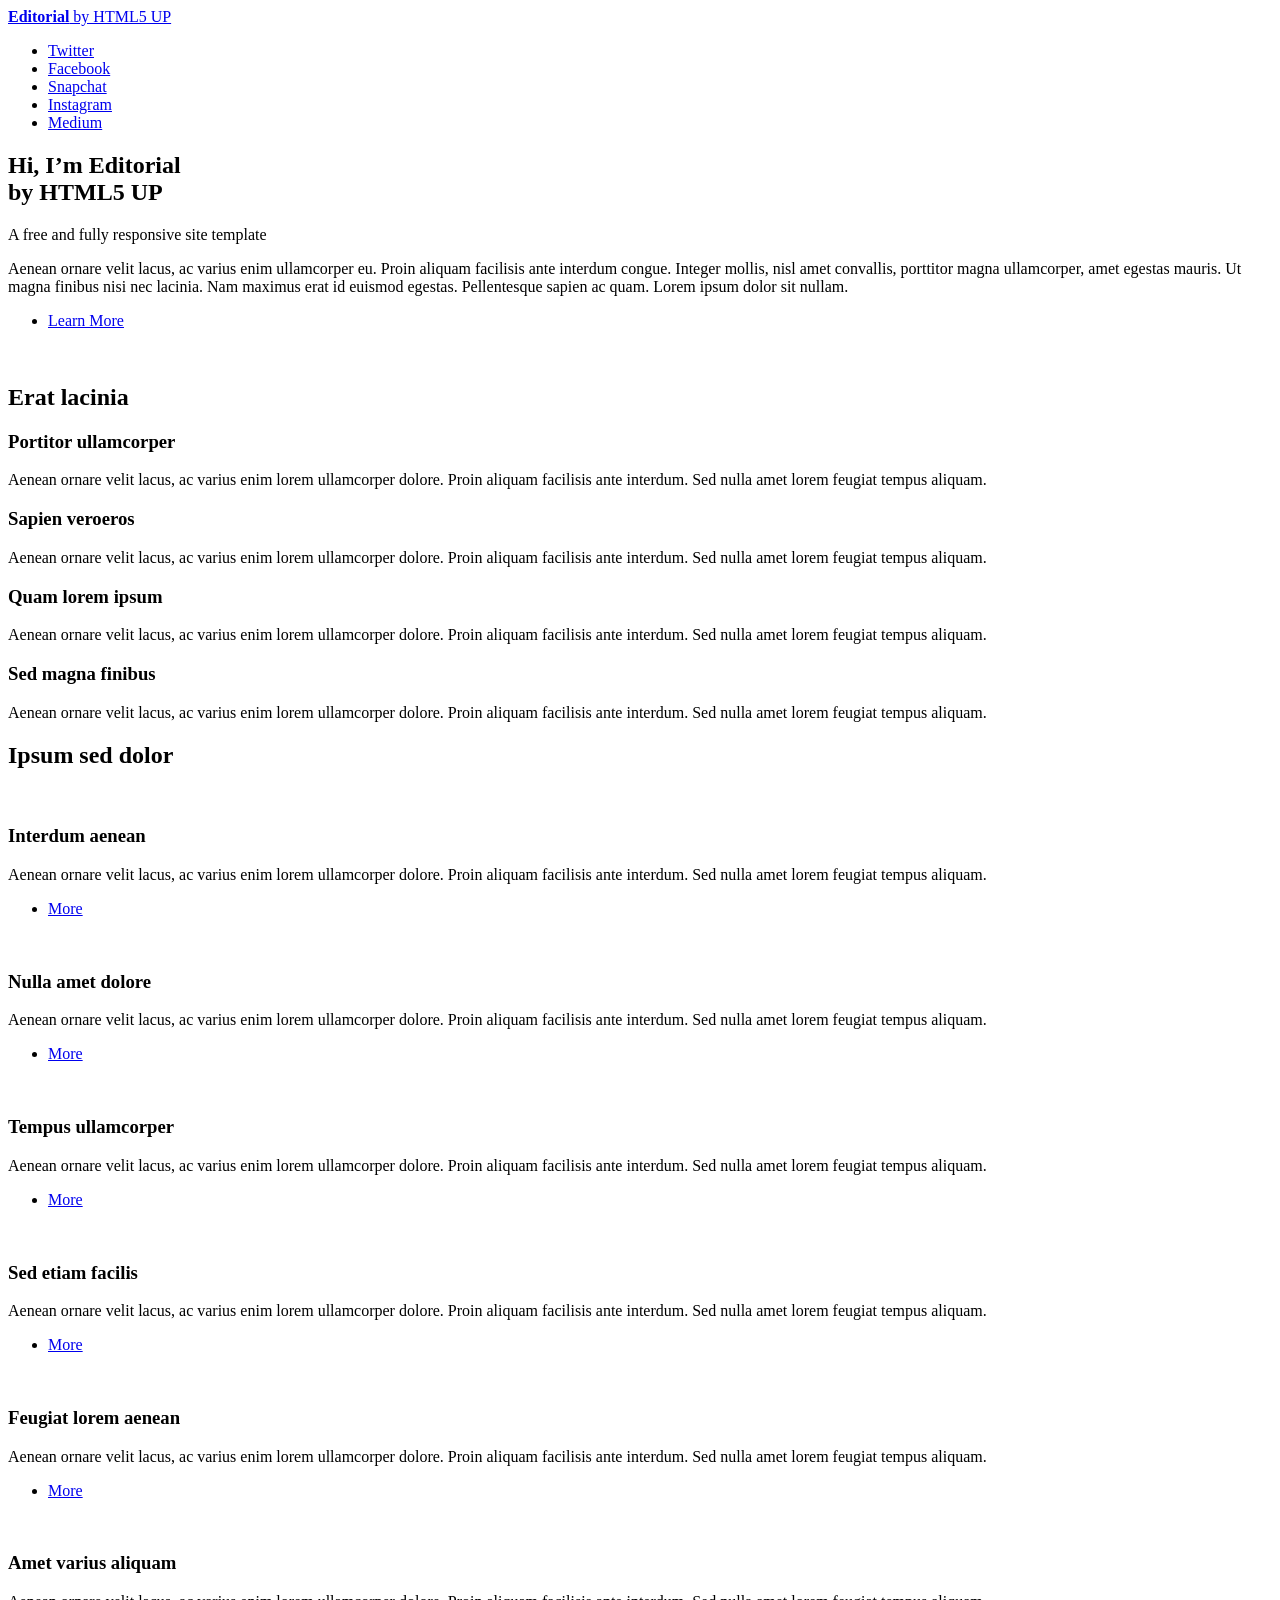
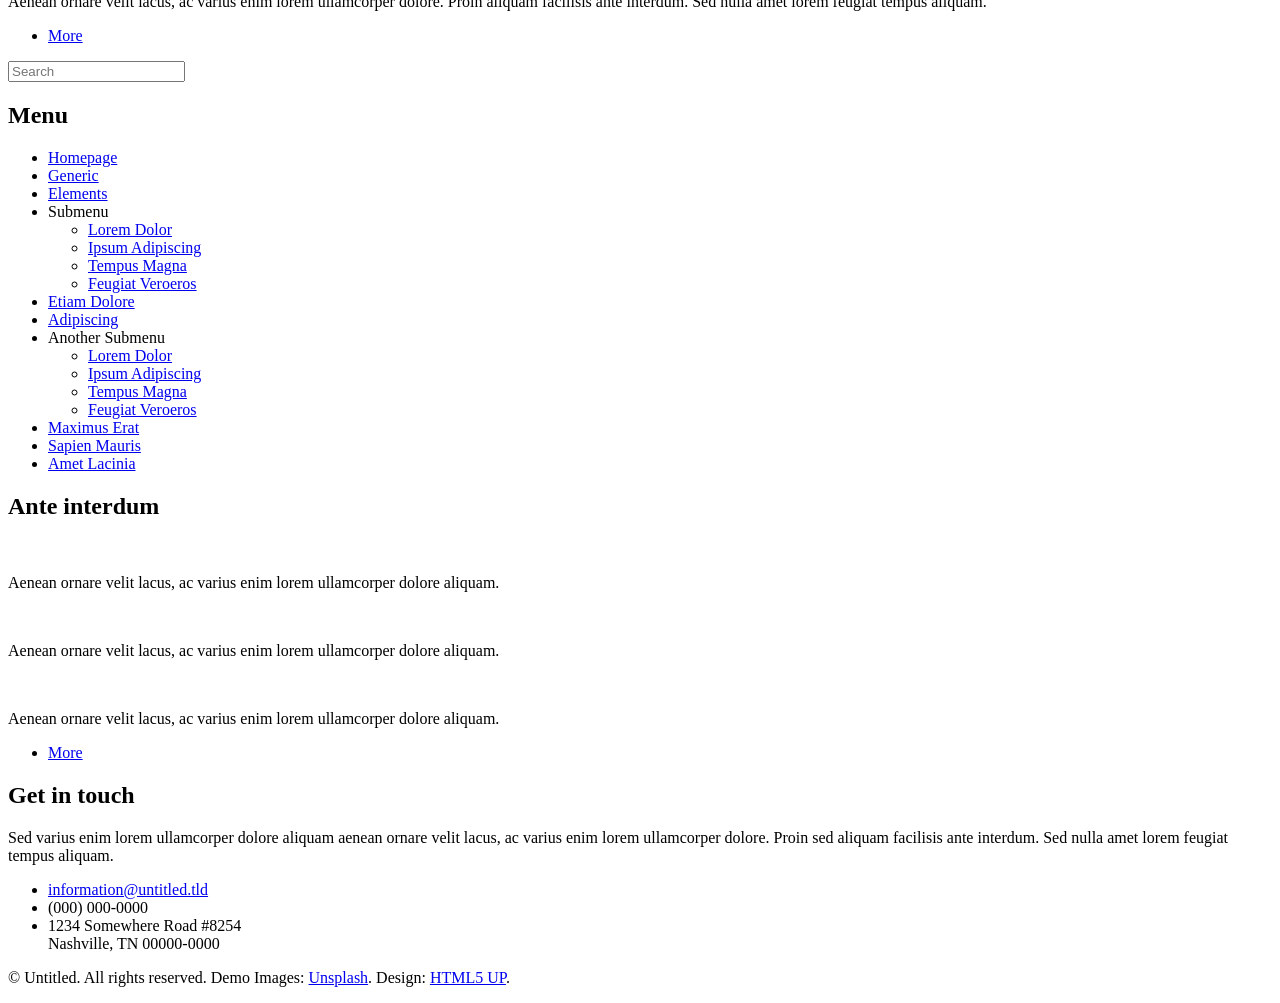
==== index.html @ c2f45919 "Add files via upload" ====
<!DOCTYPE HTML>
<!--
	Editorial by HTML5 UP
	html5up.net | @ajlkn
	Free for personal and commercial use under the CCA 3.0 license (html5up.net/license)
-->
<html>
	<head>
		<title>Editorial by HTML5 UP</title>
		<meta charset="utf-8" />
		<meta name="viewport" content="width=device-width, initial-scale=1, user-scalable=no" />
		<link rel="stylesheet" href="assets/css/main.css" />
	</head>
	<body class="is-preload">

		<!-- Wrapper -->
			<div id="wrapper">

				<!-- Main -->
					<div id="main">
						<div class="inner">

							<!-- Header -->
								<header id="header">
									<a href="index.html" class="logo"><strong>Editorial</strong> by HTML5 UP</a>
									<ul class="icons">
										<li><a href="#" class="icon brands fa-twitter"><span class="label">Twitter</span></a></li>
										<li><a href="#" class="icon brands fa-facebook-f"><span class="label">Facebook</span></a></li>
										<li><a href="#" class="icon brands fa-snapchat-ghost"><span class="label">Snapchat</span></a></li>
										<li><a href="#" class="icon brands fa-instagram"><span class="label">Instagram</span></a></li>
										<li><a href="#" class="icon brands fa-medium-m"><span class="label">Medium</span></a></li>
									</ul>
								</header>

							<!-- Banner -->
								<section id="banner">
									<div class="content">
										<header>
											<h1>Hi, I’m Editorial<br />
											by HTML5 UP</h1>
											<p>A free and fully responsive site template</p>
										</header>
										<p>Aenean ornare velit lacus, ac varius enim ullamcorper eu. Proin aliquam facilisis ante interdum congue. Integer mollis, nisl amet convallis, porttitor magna ullamcorper, amet egestas mauris. Ut magna finibus nisi nec lacinia. Nam maximus erat id euismod egestas. Pellentesque sapien ac quam. Lorem ipsum dolor sit nullam.</p>
										<ul class="actions">
											<li><a href="#" class="button big">Learn More</a></li>
										</ul>
									</div>
									<span class="image object">
										<img src="images/pic10.jpg" alt="" />
									</span>
								</section>

							<!-- Section -->
								<section>
									<header class="major">
										<h2>Erat lacinia</h2>
									</header>
									<div class="features">
										<article>
											<span class="icon fa-gem"></span>
											<div class="content">
												<h3>Portitor ullamcorper</h3>
												<p>Aenean ornare velit lacus, ac varius enim lorem ullamcorper dolore. Proin aliquam facilisis ante interdum. Sed nulla amet lorem feugiat tempus aliquam.</p>
											</div>
										</article>
										<article>
											<span class="icon solid fa-paper-plane"></span>
											<div class="content">
												<h3>Sapien veroeros</h3>
												<p>Aenean ornare velit lacus, ac varius enim lorem ullamcorper dolore. Proin aliquam facilisis ante interdum. Sed nulla amet lorem feugiat tempus aliquam.</p>
											</div>
										</article>
										<article>
											<span class="icon solid fa-rocket"></span>
											<div class="content">
												<h3>Quam lorem ipsum</h3>
												<p>Aenean ornare velit lacus, ac varius enim lorem ullamcorper dolore. Proin aliquam facilisis ante interdum. Sed nulla amet lorem feugiat tempus aliquam.</p>
											</div>
										</article>
										<article>
											<span class="icon solid fa-signal"></span>
											<div class="content">
												<h3>Sed magna finibus</h3>
												<p>Aenean ornare velit lacus, ac varius enim lorem ullamcorper dolore. Proin aliquam facilisis ante interdum. Sed nulla amet lorem feugiat tempus aliquam.</p>
											</div>
										</article>
									</div>
								</section>

							<!-- Section -->
								<section>
									<header class="major">
										<h2>Ipsum sed dolor</h2>
									</header>
									<div class="posts">
										<article>
											<a href="#" class="image"><img src="images/pic01.jpg" alt="" /></a>
											<h3>Interdum aenean</h3>
											<p>Aenean ornare velit lacus, ac varius enim lorem ullamcorper dolore. Proin aliquam facilisis ante interdum. Sed nulla amet lorem feugiat tempus aliquam.</p>
											<ul class="actions">
												<li><a href="#" class="button">More</a></li>
											</ul>
										</article>
										<article>
											<a href="#" class="image"><img src="images/pic02.jpg" alt="" /></a>
											<h3>Nulla amet dolore</h3>
											<p>Aenean ornare velit lacus, ac varius enim lorem ullamcorper dolore. Proin aliquam facilisis ante interdum. Sed nulla amet lorem feugiat tempus aliquam.</p>
											<ul class="actions">
												<li><a href="#" class="button">More</a></li>
											</ul>
										</article>
										<article>
											<a href="#" class="image"><img src="images/pic03.jpg" alt="" /></a>
											<h3>Tempus ullamcorper</h3>
											<p>Aenean ornare velit lacus, ac varius enim lorem ullamcorper dolore. Proin aliquam facilisis ante interdum. Sed nulla amet lorem feugiat tempus aliquam.</p>
											<ul class="actions">
												<li><a href="#" class="button">More</a></li>
											</ul>
										</article>
										<article>
											<a href="#" class="image"><img src="images/pic04.jpg" alt="" /></a>
											<h3>Sed etiam facilis</h3>
											<p>Aenean ornare velit lacus, ac varius enim lorem ullamcorper dolore. Proin aliquam facilisis ante interdum. Sed nulla amet lorem feugiat tempus aliquam.</p>
											<ul class="actions">
												<li><a href="#" class="button">More</a></li>
											</ul>
										</article>
										<article>
											<a href="#" class="image"><img src="images/pic05.jpg" alt="" /></a>
											<h3>Feugiat lorem aenean</h3>
											<p>Aenean ornare velit lacus, ac varius enim lorem ullamcorper dolore. Proin aliquam facilisis ante interdum. Sed nulla amet lorem feugiat tempus aliquam.</p>
											<ul class="actions">
												<li><a href="#" class="button">More</a></li>
											</ul>
										</article>
										<article>
											<a href="#" class="image"><img src="images/pic06.jpg" alt="" /></a>
											<h3>Amet varius aliquam</h3>
											<p>Aenean ornare velit lacus, ac varius enim lorem ullamcorper dolore. Proin aliquam facilisis ante interdum. Sed nulla amet lorem feugiat tempus aliquam.</p>
											<ul class="actions">
												<li><a href="#" class="button">More</a></li>
											</ul>
										</article>
									</div>
								</section>

						</div>
					</div>

				<!-- Sidebar -->
					<div id="sidebar">
						<div class="inner">

							<!-- Search -->
								<section id="search" class="alt">
									<form method="post" action="#">
										<input type="text" name="query" id="query" placeholder="Search" />
									</form>
								</section>

							<!-- Menu -->
								<nav id="menu">
									<header class="major">
										<h2>Menu</h2>
									</header>
									<ul>
										<li><a href="index.html">Homepage</a></li>
										<li><a href="generic.html">Generic</a></li>
										<li><a href="elements.html">Elements</a></li>
										<li>
											<span class="opener">Submenu</span>
											<ul>
												<li><a href="#">Lorem Dolor</a></li>
												<li><a href="#">Ipsum Adipiscing</a></li>
												<li><a href="#">Tempus Magna</a></li>
												<li><a href="#">Feugiat Veroeros</a></li>
											</ul>
										</li>
										<li><a href="#">Etiam Dolore</a></li>
										<li><a href="#">Adipiscing</a></li>
										<li>
											<span class="opener">Another Submenu</span>
											<ul>
												<li><a href="#">Lorem Dolor</a></li>
												<li><a href="#">Ipsum Adipiscing</a></li>
												<li><a href="#">Tempus Magna</a></li>
												<li><a href="#">Feugiat Veroeros</a></li>
											</ul>
										</li>
										<li><a href="#">Maximus Erat</a></li>
										<li><a href="#">Sapien Mauris</a></li>
										<li><a href="#">Amet Lacinia</a></li>
									</ul>
								</nav>

							<!-- Section -->
								<section>
									<header class="major">
										<h2>Ante interdum</h2>
									</header>
									<div class="mini-posts">
										<article>
											<a href="#" class="image"><img src="images/pic07.jpg" alt="" /></a>
											<p>Aenean ornare velit lacus, ac varius enim lorem ullamcorper dolore aliquam.</p>
										</article>
										<article>
											<a href="#" class="image"><img src="images/pic08.jpg" alt="" /></a>
											<p>Aenean ornare velit lacus, ac varius enim lorem ullamcorper dolore aliquam.</p>
										</article>
										<article>
											<a href="#" class="image"><img src="images/pic09.jpg" alt="" /></a>
											<p>Aenean ornare velit lacus, ac varius enim lorem ullamcorper dolore aliquam.</p>
										</article>
									</div>
									<ul class="actions">
										<li><a href="#" class="button">More</a></li>
									</ul>
								</section>

							<!-- Section -->
								<section>
									<header class="major">
										<h2>Get in touch</h2>
									</header>
									<p>Sed varius enim lorem ullamcorper dolore aliquam aenean ornare velit lacus, ac varius enim lorem ullamcorper dolore. Proin sed aliquam facilisis ante interdum. Sed nulla amet lorem feugiat tempus aliquam.</p>
									<ul class="contact">
										<li class="icon solid fa-envelope"><a href="#">information@untitled.tld</a></li>
										<li class="icon solid fa-phone">(000) 000-0000</li>
										<li class="icon solid fa-home">1234 Somewhere Road #8254<br />
										Nashville, TN 00000-0000</li>
									</ul>
								</section>

							<!-- Footer -->
								<footer id="footer">
									<p class="copyright">&copy; Untitled. All rights reserved. Demo Images: <a href="https://unsplash.com">Unsplash</a>. Design: <a href="https://html5up.net">HTML5 UP</a>.</p>
								</footer>

						</div>
					</div>

			</div>

		<!-- Scripts -->
			<script src="assets/js/jquery.min.js"></script>
			<script src="assets/js/browser.min.js"></script>
			<script src="assets/js/breakpoints.min.js"></script>
			<script src="assets/js/util.js"></script>
			<script src="assets/js/main.js"></script>

	</body>
</html>
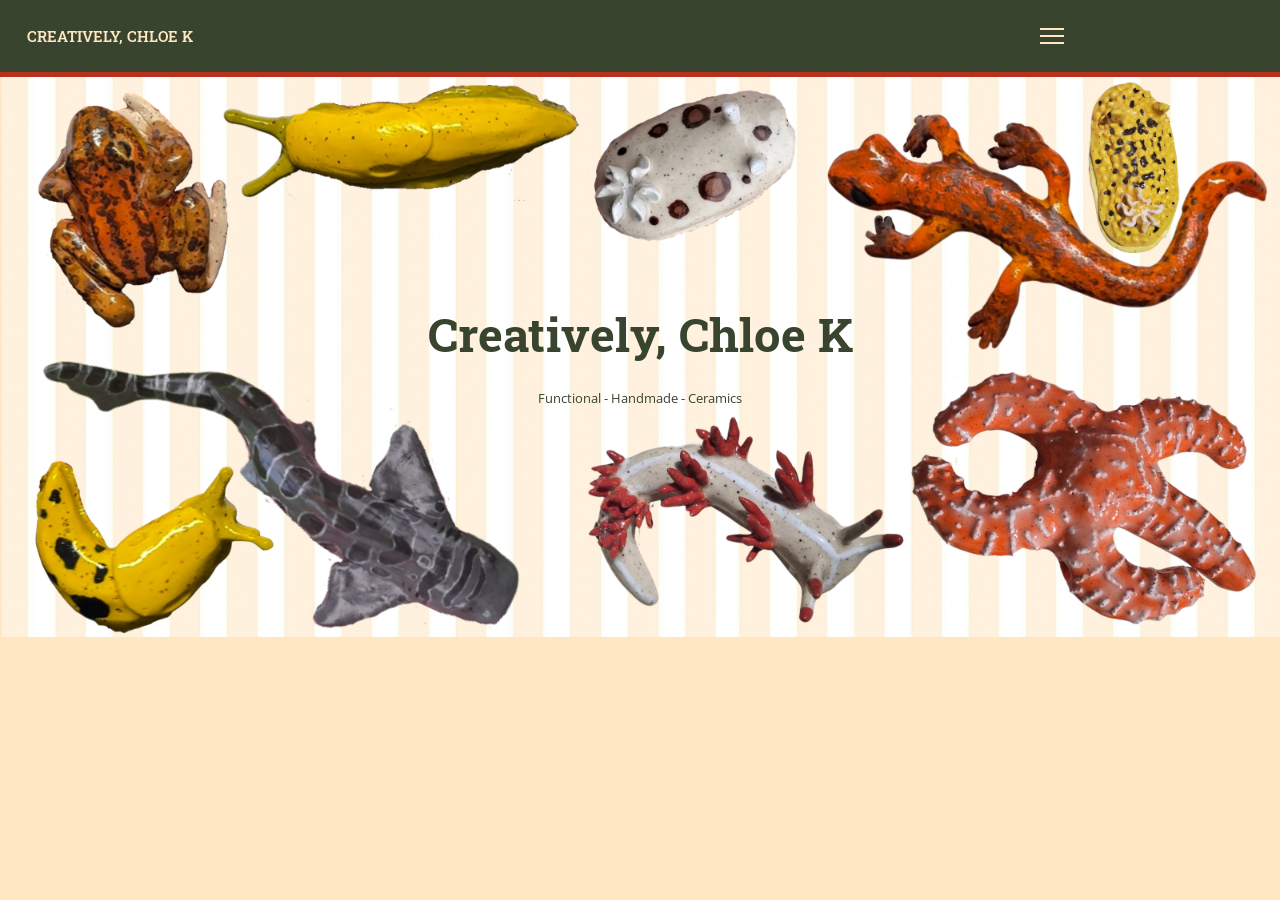
==== commit ef933872: "Initial homepage changes" ====
--- a/index.html
+++ b/index.html
@@ -5,248 +5,50 @@
 	Free for personal and commercial use under the CCA 3.0 license (html5up.net/license)
 -->
 <html>
-	<head>
-		<title>Editorial by HTML5 UP</title>
-		<meta charset="utf-8" />
-		<meta name="viewport" content="width=device-width, initial-scale=1, user-scalable=no" />
-		<link rel="stylesheet" href="assets/css/main.css" />
-	</head>
-	<body class="is-preload">
 
-		<!-- Wrapper -->
-			<div id="wrapper">
+<head>
+	<title>CREATIVELY, CHLOE K</title>
+	<meta charset="utf-8" />
+	<meta name="viewport" content="width=device-width, initial-scale=1, user-scalable=no" />
+	<link rel="stylesheet" href="assets/css/main.css" />
+</head>
 
-				<!-- Main -->
-					<div id="main">
-						<div class="inner">
+<body class="is-preload">
 
-							<!-- Header -->
-								<header id="header">
-									<a href="index.html" class="logo"><strong>Editorial</strong> by HTML5 UP</a>
-									<ul class="icons">
-										<li><a href="#" class="icon brands fa-twitter"><span class="label">Twitter</span></a></li>
-										<li><a href="#" class="icon brands fa-facebook-f"><span class="label">Facebook</span></a></li>
-										<li><a href="#" class="icon brands fa-snapchat-ghost"><span class="label">Snapchat</span></a></li>
-										<li><a href="#" class="icon brands fa-instagram"><span class="label">Instagram</span></a></li>
-										<li><a href="#" class="icon brands fa-medium-m"><span class="label">Medium</span></a></li>
-									</ul>
-								</header>
+	<!-- Wrapper -->
+	<div id="wrapper">
 
-							<!-- Banner -->
-								<section id="banner">
-									<div class="content">
-										<header>
-											<h1>Hi, I’m Editorial<br />
-											by HTML5 UP</h1>
-											<p>A free and fully responsive site template</p>
-										</header>
-										<p>Aenean ornare velit lacus, ac varius enim ullamcorper eu. Proin aliquam facilisis ante interdum congue. Integer mollis, nisl amet convallis, porttitor magna ullamcorper, amet egestas mauris. Ut magna finibus nisi nec lacinia. Nam maximus erat id euismod egestas. Pellentesque sapien ac quam. Lorem ipsum dolor sit nullam.</p>
-										<ul class="actions">
-											<li><a href="#" class="button big">Learn More</a></li>
-										</ul>
-									</div>
-									<span class="image object">
-										<img src="images/pic10.jpg" alt="" />
-									</span>
-								</section>
+		<!-- Main -->
+		<div id="main">
+			<div class="inner">
 
-							<!-- Section -->
-								<section>
-									<header class="major">
-										<h2>Erat lacinia</h2>
-									</header>
-									<div class="features">
-										<article>
-											<span class="icon fa-gem"></span>
-											<div class="content">
-												<h3>Portitor ullamcorper</h3>
-												<p>Aenean ornare velit lacus, ac varius enim lorem ullamcorper dolore. Proin aliquam facilisis ante interdum. Sed nulla amet lorem feugiat tempus aliquam.</p>
-											</div>
-										</article>
-										<article>
-											<span class="icon solid fa-paper-plane"></span>
-											<div class="content">
-												<h3>Sapien veroeros</h3>
-												<p>Aenean ornare velit lacus, ac varius enim lorem ullamcorper dolore. Proin aliquam facilisis ante interdum. Sed nulla amet lorem feugiat tempus aliquam.</p>
-											</div>
-										</article>
-										<article>
-											<span class="icon solid fa-rocket"></span>
-											<div class="content">
-												<h3>Quam lorem ipsum</h3>
-												<p>Aenean ornare velit lacus, ac varius enim lorem ullamcorper dolore. Proin aliquam facilisis ante interdum. Sed nulla amet lorem feugiat tempus aliquam.</p>
-											</div>
-										</article>
-										<article>
-											<span class="icon solid fa-signal"></span>
-											<div class="content">
-												<h3>Sed magna finibus</h3>
-												<p>Aenean ornare velit lacus, ac varius enim lorem ullamcorper dolore. Proin aliquam facilisis ante interdum. Sed nulla amet lorem feugiat tempus aliquam.</p>
-											</div>
-										</article>
-									</div>
-								</section>
+				<!-- Header -->
+				<div id="header-placeholder"></div>
 
-							<!-- Section -->
-								<section>
-									<header class="major">
-										<h2>Ipsum sed dolor</h2>
-									</header>
-									<div class="posts">
-										<article>
-											<a href="#" class="image"><img src="images/pic01.jpg" alt="" /></a>
-											<h3>Interdum aenean</h3>
-											<p>Aenean ornare velit lacus, ac varius enim lorem ullamcorper dolore. Proin aliquam facilisis ante interdum. Sed nulla amet lorem feugiat tempus aliquam.</p>
-											<ul class="actions">
-												<li><a href="#" class="button">More</a></li>
-											</ul>
-										</article>
-										<article>
-											<a href="#" class="image"><img src="images/pic02.jpg" alt="" /></a>
-											<h3>Nulla amet dolore</h3>
-											<p>Aenean ornare velit lacus, ac varius enim lorem ullamcorper dolore. Proin aliquam facilisis ante interdum. Sed nulla amet lorem feugiat tempus aliquam.</p>
-											<ul class="actions">
-												<li><a href="#" class="button">More</a></li>
-											</ul>
-										</article>
-										<article>
-											<a href="#" class="image"><img src="images/pic03.jpg" alt="" /></a>
-											<h3>Tempus ullamcorper</h3>
-											<p>Aenean ornare velit lacus, ac varius enim lorem ullamcorper dolore. Proin aliquam facilisis ante interdum. Sed nulla amet lorem feugiat tempus aliquam.</p>
-											<ul class="actions">
-												<li><a href="#" class="button">More</a></li>
-											</ul>
-										</article>
-										<article>
-											<a href="#" class="image"><img src="images/pic04.jpg" alt="" /></a>
-											<h3>Sed etiam facilis</h3>
-											<p>Aenean ornare velit lacus, ac varius enim lorem ullamcorper dolore. Proin aliquam facilisis ante interdum. Sed nulla amet lorem feugiat tempus aliquam.</p>
-											<ul class="actions">
-												<li><a href="#" class="button">More</a></li>
-											</ul>
-										</article>
-										<article>
-											<a href="#" class="image"><img src="images/pic05.jpg" alt="" /></a>
-											<h3>Feugiat lorem aenean</h3>
-											<p>Aenean ornare velit lacus, ac varius enim lorem ullamcorper dolore. Proin aliquam facilisis ante interdum. Sed nulla amet lorem feugiat tempus aliquam.</p>
-											<ul class="actions">
-												<li><a href="#" class="button">More</a></li>
-											</ul>
-										</article>
-										<article>
-											<a href="#" class="image"><img src="images/pic06.jpg" alt="" /></a>
-											<h3>Amet varius aliquam</h3>
-											<p>Aenean ornare velit lacus, ac varius enim lorem ullamcorper dolore. Proin aliquam facilisis ante interdum. Sed nulla amet lorem feugiat tempus aliquam.</p>
-											<ul class="actions">
-												<li><a href="#" class="button">More</a></li>
-											</ul>
-										</article>
-									</div>
-								</section>
+				<section id="banner" class="collage-banner">
 
-						</div>
+					<img src="images/homepage_banner.png" alt="Collage of ceramic artwork by Chloe">
+
+					<div class="collage-text" style="align-items: center; align-self: center;">
+						<h1>Creatively, Chloe K</h1>
+						<p>Functional - Handmade - Ceramics</p>
 					</div>
 
-				<!-- Sidebar -->
-					<div id="sidebar">
-						<div class="inner">
-
-							<!-- Search -->
-								<section id="search" class="alt">
-									<form method="post" action="#">
-										<input type="text" name="query" id="query" placeholder="Search" />
-									</form>
-								</section>
-
-							<!-- Menu -->
-								<nav id="menu">
-									<header class="major">
-										<h2>Menu</h2>
-									</header>
-									<ul>
-										<li><a href="index.html">Homepage</a></li>
-										<li><a href="generic.html">Generic</a></li>
-										<li><a href="elements.html">Elements</a></li>
-										<li>
-											<span class="opener">Submenu</span>
-											<ul>
-												<li><a href="#">Lorem Dolor</a></li>
-												<li><a href="#">Ipsum Adipiscing</a></li>
-												<li><a href="#">Tempus Magna</a></li>
-												<li><a href="#">Feugiat Veroeros</a></li>
-											</ul>
-										</li>
-										<li><a href="#">Etiam Dolore</a></li>
-										<li><a href="#">Adipiscing</a></li>
-										<li>
-											<span class="opener">Another Submenu</span>
-											<ul>
-												<li><a href="#">Lorem Dolor</a></li>
-												<li><a href="#">Ipsum Adipiscing</a></li>
-												<li><a href="#">Tempus Magna</a></li>
-												<li><a href="#">Feugiat Veroeros</a></li>
-											</ul>
-										</li>
-										<li><a href="#">Maximus Erat</a></li>
-										<li><a href="#">Sapien Mauris</a></li>
-										<li><a href="#">Amet Lacinia</a></li>
-									</ul>
-								</nav>
-
-							<!-- Section -->
-								<section>
-									<header class="major">
-										<h2>Ante interdum</h2>
-									</header>
-									<div class="mini-posts">
-										<article>
-											<a href="#" class="image"><img src="images/pic07.jpg" alt="" /></a>
-											<p>Aenean ornare velit lacus, ac varius enim lorem ullamcorper dolore aliquam.</p>
-										</article>
-										<article>
-											<a href="#" class="image"><img src="images/pic08.jpg" alt="" /></a>
-											<p>Aenean ornare velit lacus, ac varius enim lorem ullamcorper dolore aliquam.</p>
-										</article>
-										<article>
-											<a href="#" class="image"><img src="images/pic09.jpg" alt="" /></a>
-											<p>Aenean ornare velit lacus, ac varius enim lorem ullamcorper dolore aliquam.</p>
-										</article>
-									</div>
-									<ul class="actions">
-										<li><a href="#" class="button">More</a></li>
-									</ul>
-								</section>
-
-							<!-- Section -->
-								<section>
-									<header class="major">
-										<h2>Get in touch</h2>
-									</header>
-									<p>Sed varius enim lorem ullamcorper dolore aliquam aenean ornare velit lacus, ac varius enim lorem ullamcorper dolore. Proin sed aliquam facilisis ante interdum. Sed nulla amet lorem feugiat tempus aliquam.</p>
-									<ul class="contact">
-										<li class="icon solid fa-envelope"><a href="#">information@untitled.tld</a></li>
-										<li class="icon solid fa-phone">(000) 000-0000</li>
-										<li class="icon solid fa-home">1234 Somewhere Road #8254<br />
-										Nashville, TN 00000-0000</li>
-									</ul>
-								</section>
-
-							<!-- Footer -->
-								<footer id="footer">
-									<p class="copyright">&copy; Untitled. All rights reserved. Demo Images: <a href="https://unsplash.com">Unsplash</a>. Design: <a href="https://html5up.net">HTML5 UP</a>.</p>
-								</footer>
-
-						</div>
-					</div>
+				</section>
+				
 
 			</div>
+		</div>
 
-		<!-- Scripts -->
-			<script src="assets/js/jquery.min.js"></script>
-			<script src="assets/js/browser.min.js"></script>
-			<script src="assets/js/breakpoints.min.js"></script>
-			<script src="assets/js/util.js"></script>
-			<script src="assets/js/main.js"></script>
+	</div>
 
-	</body>
+	<!-- Scripts -->
+	<script src="assets/js/jquery.min.js"></script>
+	<script src="assets/js/browser.min.js"></script>
+	<script src="assets/js/breakpoints.min.js"></script>
+	<script src="assets/js/util.js"></script>
+	<script src="assets/js/main.js"></script>
+
+</body>
+
 </html>
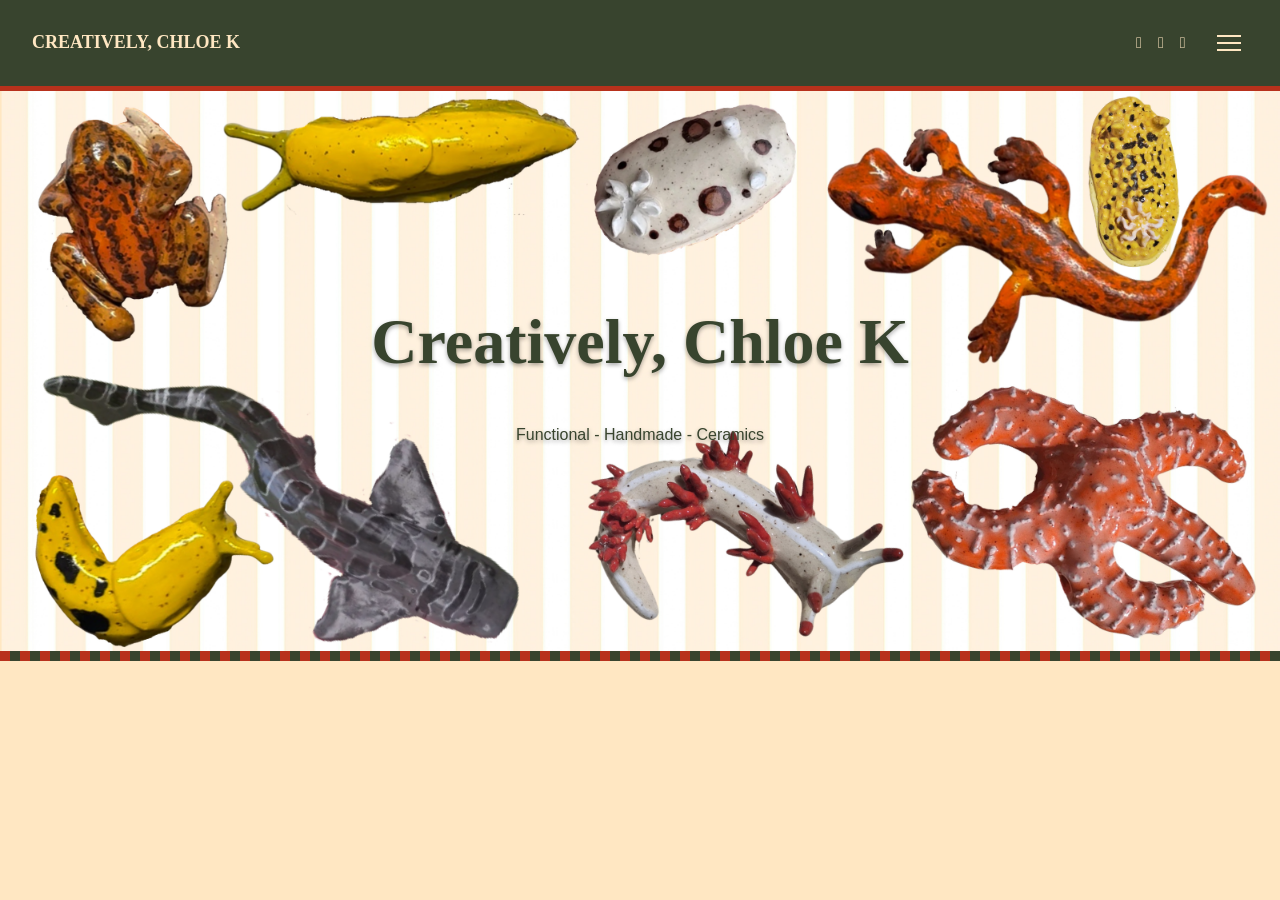
==== commit 928cda05: "css changes" ====
--- a/index.html
+++ b/index.html
@@ -29,12 +29,14 @@
 
 					<img src="images/homepage_banner.png" alt="Collage of ceramic artwork by Chloe">
 
-					<div class="collage-text" style="align-items: center; align-self: center;">
+					<div class="collage-text" style="align-items: center; align-self: center; color: var(--ck-dark-green)">
 						<h1>Creatively, Chloe K</h1>
 						<p>Functional - Handmade - Ceramics</p>
 					</div>
 
 				</section>
+
+				<div class="striped-divider"></div>
 				
 
 			</div>
--- a/assets/css/main.css
+++ b/assets/css/main.css
@@ -0,0 +1,3556 @@
+/*
+    Editorial by HTML5 UP
+    html5up.net | @ajlkn
+    Free for personal and commercial use under the CCA 3.0 license
+    (html5up.net/license)
+*/
+
+/* =========================================
+   CUSTOM COLOR VARIABLES
+   ========================================= */
+
+:root {
+    --ck-dark-green: #38442e;
+    --ck-orange: #b8311c;
+    --ck-grey: #a29691;
+    --ck-cream: #ffe7c2;
+
+    /* Divider */
+    --divider-height: 10px;
+    --divider-color-1: var(--ck-dark-green);
+    --divider-color-2: var(--ck-orange);
+    --divider-stripe-width: 10px;
+    --divider-angle: -90deg;
+    --divider-margin-top: 0em;
+    --divider-margin-bottom: 0em;
+}
+
+
+/* =========================================
+   RESET
+   ========================================= */
+
+html,
+body,
+div,
+span,
+applet,
+object,
+iframe,
+h1,
+h2,
+h3,
+h4,
+h5,
+h6,
+p,
+blockquote,
+pre,
+a,
+abbr,
+acronym,
+address,
+big,
+cite,
+code,
+del,
+dfn,
+em,
+img,
+ins,
+kbd,
+q,
+s,
+samp,
+small,
+strike,
+strong,
+sub,
+sup,
+tt,
+var,
+b,
+u,
+i,
+center,
+dl,
+dt,
+dd,
+ol,
+ul,
+li,
+fieldset,
+form,
+label,
+legend,
+table,
+caption,
+tbody,
+tfoot,
+thead,
+tr,
+th,
+td,
+article,
+aside,
+canvas,
+details,
+embed,
+figure,
+figcaption,
+footer,
+header,
+hgroup,
+menu,
+nav,
+output,
+ruby,
+section,
+summary,
+time,
+mark,
+audio,
+video {
+    margin: 0;
+    padding: 0;
+    border: 0;
+    font-size: 100%;
+    font: inherit;
+    vertical-align: baseline;
+}
+
+article,
+aside,
+details,
+figcaption,
+figure,
+footer,
+header,
+hgroup,
+menu,
+nav,
+section {
+    display: block;
+}
+
+body {
+    line-height: 1;
+}
+
+ol,
+ul {
+    list-style: none;
+}
+
+blockquote,
+q {
+    quotes: none;
+}
+
+blockquote:before,
+blockquote:after,
+q:before,
+q:after {
+    content: '';
+    content: none;
+}
+
+table {
+    border-collapse: collapse;
+    border-spacing: 0;
+}
+
+body {
+    -webkit-text-size-adjust: none;
+}
+
+mark {
+    background-color: transparent;
+    color: inherit;
+}
+
+
+/* =========================================
+   BOX SIZING
+   ========================================= */
+
+*,
+*:before,
+*:after {
+    box-sizing: border-box;
+}
+
+
+/* =========================================
+   BODY
+   ========================================= */
+
+body {
+    background: var(--ck-cream);
+    color: #7f888f;
+    font-family: "Open Sans", sans-serif;
+    font-size: 13pt;
+    font-weight: 400;
+    line-height: 1.65;
+}
+
+body.is-preload *,
+body.is-preload *:before,
+body.is-preload *:after {
+    transition: none !important;
+    animation: none !important;
+}
+
+
+/* =========================================
+   LINKS
+   ========================================= */
+
+a {
+    border-bottom: dotted 1px;
+    color: var(--ck-orange);
+    text-decoration: none;
+}
+
+a:hover {
+    border-bottom-color: transparent;
+    color: var(--ck-orange) !important;
+}
+
+
+/* =========================================
+   TYPOGRAPHY
+   ========================================= */
+
+strong,
+b {
+    color: #3d4449;
+    font-weight: 600;
+}
+
+em,
+i {
+    font-style: italic;
+}
+
+p {
+    margin: 0 0 2em 0;
+}
+
+h1,
+h2,
+h3,
+h4,
+h5,
+h6 {
+    color: #3d4449;
+    font-family: "Roboto Slab", serif;
+    font-weight: 700;
+    line-height: 1.5;
+    margin: 0 0 1em 0;
+}
+
+h1 a,
+h2 a,
+h3 a,
+h4 a,
+h5 a,
+h6 a {
+    color: inherit;
+    text-decoration: none;
+}
+
+h1 {
+    font-size: 4em;
+    margin: 0 0 0.5em 0;
+    line-height: 1.3;
+}
+
+h2 {
+    font-size: 1.75em;
+}
+
+h3 {
+    font-size: 1.25em;
+}
+
+h4 {
+    font-size: 1.1em;
+}
+
+h5 {
+    font-size: 0.9em;
+}
+
+h6 {
+    font-size: 0.7em;
+}
+
+sub {
+    font-size: 0.8em;
+    position: relative;
+    top: 0.5em;
+}
+
+sup {
+    font-size: 0.8em;
+    position: relative;
+    top: -0.5em;
+}
+
+blockquote {
+    border-left: solid 3px rgba(210, 215, 217, 0.75);
+    font-family: "Roboto Slab", serif;
+    font-style: italic;
+    margin: 0 0 2em 0;
+    padding: 0.5em 0 0.5em 2em;
+}
+
+code {
+    background: rgba(210, 215, 217, 0.25);
+    border-radius: 0.375em;
+    border: solid 1px rgba(210, 215, 217, 0.75);
+    font-family: "Courier New", monospace;
+    font-size: 0.9em;
+    margin: 0 0.25em;
+    padding: 0.25em 0.65em;
+}
+
+pre {
+    -webkit-overflow-scrolling: touch;
+    font-family: "Courier New", monospace;
+    font-size: 0.9em;
+    margin: 0 0 2em 0;
+    overflow-x: auto;
+}
+
+pre code {
+    display: block;
+    line-height: 1.75;
+    padding: 1em 1.5em;
+}
+
+
+/* =========================================
+   ROW
+   ========================================= */
+
+.row {
+    display: flex;
+    flex-wrap: wrap;
+    box-sizing: border-box;
+    align-items: stretch;
+    margin-top: 0;
+    margin-left: -2em;
+}
+
+.row > * {
+    box-sizing: border-box;
+    padding-left: 2em;
+}
+
+.row.gtr-uniform {
+    margin-top: -2em;
+}
+
+.row.gtr-uniform > * {
+    padding-top: 2em;
+}
+
+.row > .imp {
+    order: -1;
+}
+
+.row > .col-1 {
+    width: 8.33333%;
+}
+
+.row > .col-2 {
+    width: 16.66667%;
+}
+
+.row > .col-3 {
+    width: 25%;
+}
+
+.row > .col-4 {
+    width: 33.33333%;
+}
+
+.row > .col-5 {
+    width: 41.66667%;
+}
+
+.row > .col-6 {
+    width: 50%;
+}
+
+.row > .col-7 {
+    width: 58.33333%;
+}
+
+.row > .col-8 {
+    width: 66.66667%;
+}
+
+.row > .col-9 {
+    width: 75%;
+}
+
+.row > .col-10 {
+    width: 83.33333%;
+}
+
+.row > .col-11 {
+    width: 91.66667%;
+}
+
+.row > .col-12 {
+    width: 100%;
+}
+
+.row > .off-1 {
+    margin-left: 8.33333%;
+}
+
+.row > .off-2 {
+    margin-left: 16.66667%;
+}
+
+.row > .off-3 {
+    margin-left: 25%;
+}
+
+.row > .off-4 {
+    margin-left: 33.33333%;
+}
+
+.row > .off-5 {
+    margin-left: 41.66667%;
+}
+
+.row > .off-6 {
+    margin-left: 50%;
+}
+
+.row > .off-7 {
+    margin-left: 58.33333%;
+}
+
+.row > .off-8 {
+    margin-left: 66.66667%;
+}
+
+.row > .off-9 {
+    margin-left: 75%;
+}
+
+.row > .off-10 {
+    margin-left: 83.33333%;
+}
+
+.row > .off-11 {
+    margin-left: 91.66667%;
+}
+
+.row > .off-12 {
+    margin-left: 100%;
+}
+
+@media screen and (max-width: 1680px) {
+    .row {
+        margin-left: -1.5em;
+    }
+
+    .row > * {
+        padding-left: 1.5em;
+    }
+
+    .row.gtr-uniform {
+        margin-top: -1.5em;
+    }
+
+    .row.gtr-uniform > * {
+        padding-top: 1.5em;
+    }
+}
+
+@media screen and (max-width: 980px) {
+    .row {
+        margin-left: -1.5em;
+    }
+
+    .row > * {
+        padding-left: 1.5em;
+    }
+
+    .row.gtr-uniform {
+        margin-top: -1.5em;
+    }
+
+    .row.gtr-uniform > * {
+        padding-top: 1.5em;
+    }
+}
+
+@media screen and (max-width: 736px) {
+    .row {
+        margin-left: -1em;
+    }
+
+    .row > * {
+        padding-left: 1em;
+    }
+
+    .row.gtr-uniform {
+        margin-top: -1em;
+    }
+
+    .row.gtr-uniform > * {
+        padding-top: 1em;
+    }
+}
+
+@media screen and (max-width: 480px) {
+    .row {
+        margin-left: -1em;
+    }
+
+    .row > * {
+        padding-left: 1em;
+    }
+
+    .row.gtr-uniform {
+        margin-top: -1em;
+    }
+
+    .row.gtr-uniform > * {
+        padding-top: 1em;
+    }
+
+    .row > .col-1,
+    .row > .col-2,
+    .row > .col-3,
+    .row > .col-4,
+    .row > .col-5,
+    .row > .col-6,
+    .row > .col-7,
+    .row > .col-8,
+    .row > .col-9,
+    .row > .col-10,
+    .row > .col-11,
+    .row > .col-12 {
+        width: 100%;
+    }
+
+    .row > .off-1,
+    .row > .off-2,
+    .row > .off-3,
+    .row > .off-4,
+    .row > .off-5,
+    .row > .off-6,
+    .row > .off-7,
+    .row > .off-8,
+    .row > .off-9,
+    .row > .off-10,
+    .row > .off-11,
+    .row > .off-12 {
+        margin-left: 0;
+    }
+}
+
+
+/* =========================================
+   SECTION / ARTICLE
+   ========================================= */
+
+section.special,
+article.special {
+    text-align: center;
+}
+
+header p {
+    color: #9fa3a6;
+    font-family: "Roboto Slab", serif;
+    font-size: 1em;
+    font-weight: 400;
+    letter-spacing: 0.075em;
+    margin-top: -1em;
+    text-transform: uppercase;
+}
+
+header.major {
+    margin-bottom: 3em;
+}
+
+header.major h2 {
+    font-size: 1.75em;
+    border-bottom: solid 3px var(--ck-orange);
+    display: inline-block;
+    padding-bottom: 0.5em;
+}
+
+header.main {
+    margin-bottom: 4em;
+}
+
+
+/* =========================================
+   FORM
+   ========================================= */
+
+form {
+    margin: 0 0 2em 0;
+}
+
+label {
+    color: #3d4449;
+    display: block;
+    font-size: 0.9em;
+    font-weight: 600;
+    margin: 0 0 1em 0;
+}
+
+input[type="text"],
+input[type="password"],
+input[type="email"],
+input[type="tel"],
+input[type="search"],
+input[type="url"],
+select,
+textarea {
+    appearance: none;
+    background: rgba(255, 255, 255, 0.75);
+    border-radius: 0.375em;
+    border: solid 1px rgba(210, 215, 217, 0.75);
+    color: #7f888f;
+    display: block;
+    outline: 0;
+    padding: 0 1em;
+    text-decoration: none;
+    width: 100%;
+}
+
+input[type="text"]:focus,
+input[type="password"]:focus,
+input[type="email"]:focus,
+input[type="tel"]:focus,
+input[type="search"]:focus,
+input[type="url"]:focus,
+select:focus,
+textarea:focus {
+    border-color: var(--ck-orange);
+    box-shadow: 0 0 0 1px var(--ck-orange);
+}
+
+input[type="text"],
+input[type="password"],
+input[type="email"],
+input[type="tel"],
+input[type="search"],
+input[type="url"],
+select {
+    height: 2.75em;
+}
+
+textarea {
+    padding: 0.75em 1em;
+}
+
+input[type="checkbox"],
+input[type="radio"] {
+    appearance: none;
+    display: block;
+    float: left;
+    margin-right: -2em;
+    opacity: 0;
+    width: 1em;
+    z-index: -1;
+}
+
+input[type="checkbox"] + label,
+input[type="radio"] + label {
+    text-decoration: none;
+    color: #7f888f;
+    cursor: pointer;
+    display: inline-block;
+    font-size: 1em;
+    font-weight: 400;
+    padding-left: 2.8em;
+    padding-right: 0.75em;
+    position: relative;
+}
+
+input[type="checkbox"] + label:before,
+input[type="radio"] + label:before {
+    appearance: none;
+    background: rgba(210, 215, 217, 0.25);
+    border-radius: 0.375em;
+    border: solid 1px rgba(210, 215, 217, 0.75);
+    content: '';
+    display: inline-block;
+    height: 1.8em;
+    left: 0;
+    line-height: 1.65em;
+    position: absolute;
+    text-align: center;
+    top: -0.15em;
+    width: 1.8em;
+}
+
+input[type="checkbox"]:checked + label:before,
+input[type="radio"]:checked + label:before {
+    background: var(--ck-orange);
+    border-color: var(--ck-orange);
+    color: #ffffff;
+    content: '\f00c';
+    font-family: 'Font Awesome 5 Free';
+    font-weight: 900;
+}
+
+input[type="radio"] + label:before {
+    border-radius: 100%;
+}
+
+input[type="checkbox"]:focus + label:before,
+input[type="radio"]:focus + label:before {
+    border-color: var(--ck-orange);
+    box-shadow: 0 0 0 1px var(--ck-orange);
+}
+
+::placeholder {
+    color: #9fa3a6 !important;
+    opacity: 1;
+}
+
+
+/* =========================================
+   BOX
+   ========================================= */
+
+.box {
+    border-radius: 0.375em;
+    border: solid 1px rgba(210, 215, 217, 0.75);
+    margin-bottom: 2em;
+    padding: 1.5em;
+}
+
+.box > :last-child {
+    margin-bottom: 0;
+}
+
+.box.alt {
+    border: 0;
+    border-radius: 0;
+    padding: 0;
+}
+
+
+/* =========================================
+   ICON
+   ========================================= */
+
+.icon {
+    text-decoration: none;
+    border-bottom: none;
+    position: relative;
+}
+
+.icon:before {
+    font-family: 'Font Awesome 5 Free';
+    font-weight: 900;
+}
+
+.icon > .label {
+    display: none;
+}
+
+
+/* =========================================
+   IMAGE
+   ========================================= */
+
+.image {
+    border-radius: 0.375em;
+    border: 0;
+    display: inline-block;
+    position: relative;
+}
+
+.image img {
+    border-radius: 0.375em;
+    display: block;
+}
+
+.image.left {
+    float: left;
+    margin: 0 2em 2em 0;
+    top: 0.25em;
+}
+
+.image.right {
+    float: right;
+    margin: 0 0 2em 2em;
+    top: 0.25em;
+}
+
+.image.fit {
+    display: block;
+    margin: 0 0 2em 0;
+    width: 100%;
+}
+
+.image.fit img {
+    width: 100%;
+}
+
+.image.main {
+    display: block;
+    margin: 0 0 3em 0;
+    width: 100%;
+}
+
+.image.main img {
+    width: 100%;
+}
+
+
+/* =========================================
+   LISTS
+   ========================================= */
+
+ol {
+    list-style: decimal;
+    margin: 0 0 2em 0;
+    padding-left: 1.25em;
+}
+
+ol li {
+    padding-left: 0.25em;
+}
+
+ul {
+    list-style: disc;
+    margin: 0 0 2em 0;
+    padding-left: 1em;
+}
+
+ul li {
+    padding-left: 0.5em;
+}
+
+ul.alt {
+    list-style: none;
+    padding-left: 0;
+}
+
+ul.alt li {
+    border-top: solid 1px rgba(210, 215, 217, 0.75);
+    padding: 0.5em 0;
+}
+
+ul.alt li:first-child {
+    border-top: 0;
+    padding-top: 0;
+}
+
+dl {
+    margin: 0 0 2em 0;
+}
+
+dl dt {
+    display: block;
+    font-weight: 600;
+    margin: 0 0 1em 0;
+}
+
+dl dd {
+    margin-left: 2em;
+}
+
+
+/* =========================================
+   ACTIONS
+   ========================================= */
+
+ul.actions {
+    display: flex;
+    cursor: default;
+    list-style: none;
+    margin-left: -1em;
+    padding-left: 0;
+}
+
+ul.actions li {
+    padding: 0 0 0 1em;
+    vertical-align: middle;
+}
+
+ul.actions.special {
+    justify-content: center;
+    width: 100%;
+    margin-left: 0;
+}
+
+ul.actions.special li:first-child {
+    padding-left: 0;
+}
+
+
+/* =========================================
+   ICONS
+   ========================================= */
+
+ul.icons {
+    cursor: default;
+    list-style: none;
+    padding-left: 0;
+}
+
+ul.icons li {
+    display: inline-block;
+    padding: 0 1em 0 0;
+}
+
+ul.icons li:last-child {
+    padding-right: 0;
+}
+
+ul.icons a {
+    color: inherit;
+}
+
+
+/* =========================================
+   CONTACT
+   ========================================= */
+
+ul.contact {
+    list-style: none;
+    padding: 0;
+}
+
+ul.contact li {
+    padding: 0 0 1.5em 3em;
+    position: relative;
+}
+
+ul.contact li:before {
+    color: var(--ck-orange);
+    font-family: 'Font Awesome 5 Free';
+    font-weight: 900;
+    left: 0;
+    position: absolute;
+    top: 0;
+}
+
+ul.contact li:first-child:before {
+    content: '\f3c5';
+}
+
+ul.contact li:nth-child(2):before {
+    content: '\f0e0';
+}
+
+ul.contact li:nth-child(3):before {
+    content: '\f095';
+}
+
+
+/* =========================================
+   PAGINATION
+   ========================================= */
+
+ul.pagination {
+    cursor: default;
+    list-style: none;
+    padding-left: 0;
+}
+
+ul.pagination li {
+    display: inline-block;
+    padding-left: 0;
+    vertical-align: middle;
+}
+
+ul.pagination li > .page {
+    transition:
+        background-color 0.2s ease-in-out,
+        color 0.2s ease-in-out;
+    border-bottom: 0;
+    border-radius: 0.375em;
+    display: inline-block;
+    font-size: 0.8em;
+    font-weight: 600;
+    height: 2em;
+    line-height: 2em;
+    margin: 0 0.125em;
+    min-width: 2em;
+    padding: 0 0.5em;
+    text-align: center;
+}
+
+ul.pagination li > .page.active {
+    background-color: var(--ck-orange);
+    color: #ffffff !important;
+}
+
+ul.pagination li > .page.active:hover {
+    background-color: #f67878;
+}
+
+ul.pagination li > .page.active:active {
+    background-color: #f45c5c;
+}
+
+ul.pagination li:first-child {
+    padding-right: 0.75em;
+}
+
+ul.pagination li:last-child {
+    padding-left: 0.75em;
+}
+
+@media screen and (max-width: 480px) {
+    ul.pagination li:nth-child(n+2):nth-last-child(n+2) {
+        display: none;
+    }
+
+    ul.pagination li:first-child {
+        padding-right: 0;
+    }
+}
+
+
+/* =========================================
+   TABLE
+   ========================================= */
+
+.table-wrapper {
+    -webkit-overflow-scrolling: touch;
+    overflow-x: auto;
+}
+
+table {
+    margin: 0 0 2em 0;
+    width: 100%;
+}
+
+table tbody tr {
+    border: solid 1px rgba(210, 215, 217, 0.75);
+    border-left: 0;
+    border-right: 0;
+}
+
+table tbody tr:nth-child(2n + 1) {
+    background-color: rgba(230, 235, 237, 0.25);
+}
+
+table td {
+    padding: 0.75em;
+}
+
+table th {
+    color: #3d4449;
+    font-size: 0.9em;
+    font-weight: 600;
+    padding: 0 0.75em 0.75em;
+    text-align: left;
+}
+
+table thead {
+    border-bottom: solid 2px rgba(210, 215, 217, 0.75);
+}
+
+table tfoot {
+    border-top: solid 2px rgba(210, 215, 217, 0.75);
+}
+
+table.alt {
+    border-collapse: separate;
+}
+
+table.alt tbody tr td {
+    border: solid 1px rgba(210, 215, 217, 0.75);
+    border-left-width: 0;
+    border-top-width: 0;
+}
+
+table.alt tbody tr td:first-child {
+    border-left-width: 1px;
+}
+
+table.alt tbody tr:first-child td {
+    border-top-width: 1px;
+}
+
+table.alt thead {
+    border-bottom: 0;
+}
+
+table.alt tfoot {
+    border-top: 0;
+}
+
+
+/* =========================================
+   BUTTON
+   ========================================= */
+
+input[type="submit"],
+input[type="reset"],
+input[type="button"],
+button,
+.button {
+    appearance: none;
+    transition:
+        background-color 0.2s ease-in-out,
+        color 0.2s ease-in-out;
+    background-color: transparent;
+    border-radius: 0.375em;
+    border: 0;
+    box-shadow: inset 0 0 0 2px var(--ck-orange);
+    color: var(--ck-orange) !important;
+    cursor: pointer;
+    display: inline-block;
+    font-family: "Roboto Slab", serif;
+    font-size: 0.8em;
+    font-weight: 700;
+    height: 3.5em;
+    letter-spacing: 0.075em;
+    line-height: 3.5em;
+    padding: 0 2.25em;
+    text-align: center;
+    text-decoration: none;
+    text-transform: uppercase;
+    white-space: nowrap;
+}
+
+input[type="submit"]:hover,
+input[type="reset"]:hover,
+input[type="button"]:hover,
+button:hover,
+.button:hover {
+    background-color: rgba(245, 106, 106, 0.05);
+}
+
+input[type="submit"]:active,
+input[type="reset"]:active,
+input[type="button"]:active,
+button:active,
+.button:active {
+    background-color: rgba(245, 106, 106, 0.15);
+}
+
+input[type="submit"].icon:before,
+input[type="reset"].icon:before,
+input[type="button"].icon:before,
+button.icon:before,
+.button.icon:before {
+    margin-right: 0.5em;
+}
+
+input[type="submit"].fit,
+input[type="reset"].fit,
+input[type="button"].fit,
+button.fit,
+.button.fit {
+    width: 100%;
+}
+
+input[type="submit"].small,
+input[type="reset"].small,
+input[type="button"].small,
+button.small,
+.button.small {
+    font-size: 0.6em;
+}
+
+input[type="submit"].large,
+input[type="reset"].large,
+input[type="button"].large,
+button.large,
+.button.large {
+    font-size: 1em;
+    height: 3.65em;
+    line-height: 3.65em;
+}
+
+input[type="submit"].primary,
+input[type="reset"].primary,
+input[type="button"].primary,
+button.primary,
+.button.primary {
+    background-color: var(--ck-orange);
+    box-shadow: none;
+    color: #ffffff !important;
+}
+
+input[type="submit"].primary:hover,
+input[type="reset"].primary:hover,
+input[type="button"].primary:hover,
+button.primary:hover,
+.button.primary:hover {
+    background-color: #f67878;
+}
+
+input[type="submit"].primary:active,
+input[type="reset"].primary:active,
+input[type="button"].primary:active,
+button.primary:active,
+.button.primary:active {
+    background-color: #f45c5c;
+}
+
+input[type="submit"].disabled,
+input[type="submit"]:disabled,
+input[type="reset"].disabled,
+input[type="reset"]:disabled,
+input[type="button"].disabled,
+input[type="button"]:disabled,
+button.disabled,
+button:disabled,
+.button.disabled,
+.button:disabled {
+    pointer-events: none;
+    opacity: 0.25;
+}
+
+
+/* =========================================
+   MINI POSTS
+   ========================================= */
+
+.mini-posts article {
+    border-top: solid 1px rgba(210, 215, 217, 0.75);
+    margin-top: 2em;
+    padding-top: 2em;
+}
+
+.mini-posts article .image {
+    display: block;
+    margin: 0 0 1.5em 0;
+}
+
+.mini-posts article .image img {
+    display: block;
+    width: 100%;
+}
+
+.mini-posts article:first-child {
+    border-top: 0;
+    margin-top: 0;
+    padding-top: 0;
+}
+
+
+/* =========================================
+   FEATURES
+   ========================================= */
+
+.features {
+    display: flex;
+    flex-wrap: wrap;
+    margin: 0 0 2em -3em;
+    width: calc(100% + 3em);
+}
+
+.features article {
+    align-items: center;
+    display: flex;
+    margin: 0 0 3em 3em;
+    position: relative;
+    width: calc(50% - 3em);
+}
+
+.features article:nth-child(2n - 1) {
+    margin-right: 1.5em;
+}
+
+.features article:nth-child(2n) {
+    margin-left: 1.5em;
+}
+
+.features article:nth-last-child(1),
+.features article:nth-last-child(2) {
+    margin-bottom: 0;
+}
+
+.features article .icon {
+    flex-grow: 0;
+    flex-shrink: 0;
+    display: block;
+    height: 10em;
+    line-height: 10em;
+    margin: 0 2em 0 0;
+    text-align: center;
+    width: 10em;
+}
+
+.features article .icon:before {
+    color: var(--ck-orange);
+    font-size: 2.75rem;
+    position: relative;
+    top: 0.05em;
+}
+
+.features article .icon:after {
+    transform: rotate(45deg);
+    border-radius: 0.25rem;
+    border: solid 2px rgba(210, 215, 217, 0.75);
+    content: '';
+    display: block;
+    height: 7em;
+    left: 50%;
+    margin: -3.5em 0 0 -3.5em;
+    position: absolute;
+    top: 50%;
+    width: 7em;
+}
+
+.features article .content {
+    flex-grow: 1;
+    flex-shrink: 1;
+    width: 100%;
+}
+
+.features article .content > :last-child {
+    margin-bottom: 0;
+}
+
+@media screen and (max-width: 980px) {
+    .features {
+        margin: 0 0 2em 0;
+        width: 100%;
+    }
+
+    .features article {
+        margin: 0 0 3em 0;
+        width: 100%;
+    }
+
+    .features article:nth-child(2n - 1) {
+        margin-right: 0;
+    }
+
+    .features article:nth-child(2n) {
+        margin-left: 0;
+    }
+
+    .features article:nth-last-child(1),
+    .features article:nth-last-child(2) {
+        margin-bottom: 3em;
+    }
+
+    .features article:last-child {
+        margin-bottom: 0;
+    }
+
+    .features article .icon {
+        height: 8em;
+        line-height: 8em;
+        width: 8em;
+    }
+
+    .features article .icon:before {
+        font-size: 2.25rem;
+    }
+
+    .features article .icon:after {
+        height: 6em;
+        margin: -3em 0 0 -3em;
+        width: 6em;
+    }
+}
+
+@media screen and (max-width: 480px) {
+    .features article {
+        flex-direction: column;
+        align-items: flex-start;
+    }
+
+    .features article .icon {
+        height: 6em;
+        line-height: 6em;
+        margin: 0 0 1.5em 0;
+        width: 6em;
+    }
+
+    .features article .icon:before {
+        font-size: 1.5rem;
+    }
+
+    .features article .icon:after {
+        height: 4em;
+        margin: -2em 0 0 -2em;
+        width: 4em;
+    }
+}
+
+
+/* =========================================
+   POSTS
+   ========================================= */
+
+.posts {
+    display: flex;
+    flex-wrap: wrap;
+    margin: 0 0 2em -6em;
+    width: calc(100% + 6em);
+}
+
+.posts article {
+    flex-grow: 0;
+    flex-shrink: 1;
+    margin: 0 0 6em 6em;
+    position: relative;
+    width: calc(33.33333% - 6em);
+}
+
+.posts article:before {
+    background: rgba(210, 215, 217, 0.75);
+    content: '';
+    display: block;
+    height: calc(100% + 6em);
+    left: -3em;
+    position: absolute;
+    top: 0;
+    width: 1px;
+}
+
+.posts article:after {
+    background: rgba(210, 215, 217, 0.75);
+    bottom: -3em;
+    content: '';
+    display: block;
+    height: 1px;
+    position: absolute;
+    right: 0;
+    width: calc(100% + 6em);
+}
+
+.posts article > :last-child {
+    margin-bottom: 0;
+}
+
+.posts article .image {
+    display: block;
+    margin: 0 0 2em 0;
+}
+
+.posts article .image img {
+    display: block;
+    width: 100%;
+}
+
+@media screen and (min-width: 1681px) {
+    .posts article:nth-child(3n + 1):before {
+        display: none;
+    }
+
+    .posts article:nth-child(3n + 1):after {
+        width: 100%;
+    }
+
+    .posts article:nth-last-child(1),
+    .posts article:nth-last-child(2),
+    .posts article:nth-last-child(3) {
+        margin-bottom: 0;
+    }
+
+    .posts article:nth-last-child(1):before,
+    .posts article:nth-last-child(2):before,
+    .posts article:nth-last-child(3):before {
+        height: 100%;
+    }
+
+    .posts article:nth-last-child(1):after,
+    .posts article:nth-last-child(2):after,
+    .posts article:nth-last-child(3):after {
+        display: none;
+    }
+}
+
+@media screen and (max-width: 1680px) {
+    .posts article {
+        width: calc(50% - 6em);
+    }
+
+    .posts article:nth-last-child(3) {
+        margin-bottom: 6em;
+    }
+}
+
+@media screen and (min-width: 481px) and (max-width: 1680px) {
+    .posts article:nth-child(2n + 1):before {
+        display: none;
+    }
+
+    .posts article:nth-child(2n + 1):after {
+        width: 100%;
+    }
+
+    .posts article:nth-last-child(1),
+    .posts article:nth-last-child(2) {
+        margin-bottom: 0;
+    }
+
+    .posts article:nth-last-child(1):before,
+    .posts article:nth-last-child(2):before {
+        height: 100%;
+    }
+
+    .posts article:nth-last-child(1):after,
+    .posts article:nth-last-child(2):after {
+        display: none;
+    }
+}
+
+@media screen and (max-width: 736px) {
+    .posts {
+        margin: 0 0 2em -4.5em;
+        width: calc(100% + 4.5em);
+    }
+
+    .posts article {
+        margin: 0 0 4.5em 4.5em;
+        width: calc(50% - 4.5em);
+    }
+
+    .posts article:before {
+        height: calc(100% + 4.5em);
+        left: -2.25em;
+    }
+
+    .posts article:after {
+        bottom: -2.25em;
+        width: calc(100% + 4.5em);
+    }
+
+    .posts article:nth-last-child(3) {
+        margin-bottom: 4.5em;
+    }
+}
+
+@media screen and (max-width: 480px) {
+    .posts {
+        margin: 0 0 2em 0;
+        width: 100%;
+    }
+
+    .posts article {
+        margin: 0 0 4.5em 0;
+        width: 100%;
+    }
+
+    .posts article:before {
+        display: none;
+    }
+
+    .posts article:after {
+        width: 100%;
+    }
+
+    .posts article:last-child {
+        margin-bottom: 0;
+    }
+
+    .posts article:last-child:after {
+        display: none;
+    }
+}
+
+
+/* =========================================
+   WRAPPER
+   ========================================= */
+
+#wrapper {
+    display: flex;
+    flex-direction: row-reverse;
+    min-height: 100vh;
+}
+
+
+/* =========================================
+   MAIN
+   ========================================= */
+
+#main {
+    flex-grow: 1;
+    flex-shrink: 1;
+    width: 100%;
+    background-color: var(--ck-cream);
+}
+
+#main > .inner {
+    padding: 0 6em 0.1em 6em;
+    margin: 0 auto;
+    max-width: 110em;
+    background-color: var(--ck-cream);
+}
+
+#main > .inner > section {
+    padding: 6em 0 4em 0;
+    border-top: solid 2px rgba(210, 215, 217, 0.75);
+}
+
+#main > .inner > section:first-of-type {
+    border-top: 0 !important;
+}
+
+@media screen and (max-width: 1680px) {
+    #main > .inner {
+        padding: 0 5em 0.1em 5em;
+    }
+
+    #main > .inner > section {
+        padding: 5em 0 3em 0;
+    }
+}
+
+@media screen and (max-width: 1280px) {
+    #main > .inner {
+        padding: 0 4em 0.1em 4em;
+    }
+
+    #main > .inner > section {
+        padding: 4em 0 2em 0;
+    }
+}
+
+@media screen and (max-width: 736px) {
+    #main > .inner {
+        padding: 0 2em 0.1em 2em;
+    }
+
+    #main > .inner > section {
+        padding: 3em 0 1em 0;
+    }
+}
+
+
+/* =========================================
+   SEARCH
+   ========================================= */
+
+#search form {
+    text-decoration: none;
+    position: relative;
+}
+
+#search form:before {
+    display: inline-block;
+    font-style: normal;
+    font-variant: normal;
+    text-rendering: auto;
+    line-height: 1;
+    text-transform: none !important;
+    font-family: 'Font Awesome 5 Free';
+    font-weight: 900;
+}
+
+#search form:before {
+    transform: scaleX(-1);
+    color: #7f888f;
+    content: '\f002';
+    cursor: default;
+    display: block;
+    font-size: 1.5em;
+    height: 2em;
+    line-height: 2em;
+    opacity: 0.325;
+    position: absolute;
+    right: 0;
+    text-align: center;
+    top: 0;
+    width: 2em;
+}
+
+#search form input[type="text"] {
+    padding-right: 2.75em;
+}
+
+
+/* =========================================
+   CUSTOM SIDEBAR / MENU
+   ========================================= */
+
+#sidebar {
+    position: fixed;
+    top: 0;
+    right: 0;
+    left: auto;
+
+    width: 320px;
+    height: 100vh;
+
+    background-color: var(--ck-dark-green);
+
+    transform: translateX(100%);
+    transition: transform 0.3s ease;
+
+    z-index: 10000;
+
+    box-shadow: none;
+}
+
+#sidebar.menu-open {
+    transform: translateX(0);
+}
+
+#sidebar > .inner {
+    height: 100%;
+    width: 100%;
+    padding: 2em;
+    overflow-y: auto;
+    overflow-x: hidden;
+}
+
+#sidebar > .inner > * {
+    border-bottom: solid 2px rgba(255, 231, 194, 0.25);
+    margin: 0 0 3.5em 0;
+    padding: 0 0 3.5em 0;
+}
+
+#sidebar > .inner > *:last-child {
+    border-bottom: 0;
+    margin-bottom: 0;
+    padding-bottom: 0;
+}
+
+
+/* =========================================
+   MENU
+   ========================================= */
+
+#menu {
+    color: var(--ck-cream);
+}
+
+#menu .major h2 {
+    color: var(--ck-cream);
+}
+
+#menu ul {
+    user-select: none;
+    color: var(--ck-cream);
+    font-family: "Roboto Slab", serif;
+    font-weight: 400;
+    letter-spacing: 0.075em;
+    list-style: none;
+    margin-bottom: 0;
+    padding: 0;
+    text-transform: uppercase;
+}
+
+#menu ul a,
+#menu ul span {
+    border-bottom: 0;
+    color: inherit;
+    cursor: pointer;
+    display: block;
+    font-size: 0.9em;
+    padding: 0.625em 0;
+}
+
+#menu ul a:hover,
+#menu ul span:hover {
+    color: var(--ck-orange);
+}
+
+#menu ul a.opener,
+#menu ul span.opener {
+    transition: color 0.2s ease-in-out;
+    position: relative;
+}
+
+#menu ul a.opener:before,
+#menu ul span.opener:before {
+    transition:
+        color 0.2s ease-in-out,
+        transform 0.2s ease-in-out;
+
+    color: var(--ck-cream);
+    content: '\f078';
+    font-family: 'Font Awesome 5 Free';
+    font-weight: 900;
+
+    position: absolute;
+    right: 0;
+}
+
+#menu ul a.opener:hover:before,
+#menu ul span.opener:hover:before {
+    color: var(--ck-orange);
+}
+
+#menu ul a.opener.active + ul,
+#menu ul span.opener.active + ul {
+    display: block;
+}
+
+#menu ul a.opener.active:before,
+#menu ul span.opener.active:before {
+    transform: rotate(-180deg);
+}
+
+#menu > ul > li {
+    border-top: solid 1px rgba(255, 231, 194, 0.25);
+    margin: 0.5em 0 0 0;
+    padding: 0.5em 0 0 0;
+}
+
+#menu > ul > li > ul {
+    color: rgba(255, 231, 194, 0.7);
+    display: none;
+    margin: 0.5em 0 1.5em 0;
+    padding-left: 1em;
+}
+
+#menu > ul > li > ul a,
+#menu > ul > li > ul span {
+    font-size: 0.8em;
+}
+
+#menu > ul > li > ul > li {
+    margin: 0.125em 0 0 0;
+    padding: 0.125em 0 0 0;
+}
+
+#menu > ul > li:first-child {
+    border-top: 0;
+    margin-top: 0;
+    padding-top: 0;
+}
+
+
+/* =========================================
+   HEADER PLACEHOLDER
+   ========================================= */
+
+#header-placeholder {
+    width: 100vw;
+    max-width: none;
+    margin-left: calc(50% - 50vw);
+    margin-right: 0;
+}
+
+
+/* =========================================
+   HEADER
+   ========================================= */
+
+#header {
+    position: relative;
+
+    width: 100%;
+    max-width: none;
+
+    min-height: 5em;
+
+    padding: 1.5em 2em;
+
+    display: flex;
+    align-items: center;
+
+    box-sizing: border-box;
+
+    background-color: var(--ck-dark-green);
+
+    border-bottom: solid 5px var(--ck-orange);
+}
+
+
+/* Logo */
+
+#header .logo {
+    flex: 0 0 auto;
+
+    border-bottom: 0;
+
+    color: var(--ck-cream) !important;
+
+    font-family: "Roboto Slab", serif;
+    font-size: 1.125em;
+    font-weight: 700;
+
+    margin: 0;
+}
+
+#header .logo strong {
+    color: var(--ck-cream) !important;
+}
+
+
+/* Social icons */
+
+#header .icons {
+    display: flex;
+    align-items: center;
+
+    flex: 0 0 auto;
+
+    margin: 0 1.5em 0 auto !important;
+    padding: 0;
+}
+
+#header .icons li {
+    padding-right: 1em;
+}
+
+#header .icons li:last-child {
+    padding-right: 0;
+}
+
+#header .icons a {
+    border-bottom: 0;
+    color: var(--ck-cream) !important;
+    text-decoration: none;
+}
+
+#header .icons a:before {
+    color: var(--ck-cream) !important;
+}
+
+#header .icons a:hover,
+#header .icons a:hover:before {
+    color: var(--ck-orange) !important;
+}
+
+
+/* =========================================
+   HAMBURGER
+   ========================================= */
+
+#menu-toggle {
+    appearance: none;
+    -webkit-appearance: none;
+
+    flex: 0 0 auto;
+    flex-shrink: 0;
+
+    display: flex;
+    flex-direction: column;
+    justify-content: center;
+    align-items: center;
+
+    gap: 5px;
+
+    width: 3em;
+    height: 3em;
+
+    margin: 0 !important;
+    padding: 0 !important;
+
+    border: none !important;
+    outline: none !important;
+    box-shadow: none !important;
+
+    background: transparent !important;
+
+    cursor: pointer;
+}
+
+#menu-toggle:hover,
+#menu-toggle:focus,
+#menu-toggle:active {
+    border: none !important;
+    outline: none !important;
+    box-shadow: none !important;
+    background: transparent !important;
+}
+
+#menu-toggle span {
+    display: block;
+
+    width: 24px;
+    height: 2px;
+
+    margin: 0;
+    padding: 0;
+
+    background: var(--ck-cream);
+
+    transition: 0.2s ease;
+}
+
+/* =========================================
+   BANNER
+   ========================================= */
+
+#banner.collage-banner {
+    position: relative;
+
+    display: block;
+
+    width: 100vw;
+    max-width: none;
+
+    margin-left: calc(50% - 50vw);
+    margin-right: 0;
+
+    margin-top: 0 !important;
+    margin-bottom: 0 !important;
+
+    padding: 0 !important;
+
+    border: none;
+
+    overflow: hidden;
+}
+
+#banner.collage-banner > img {
+    display: block;
+
+    width: 100%;
+    max-width: none;
+    height: auto;
+
+    margin: 0;
+    padding: 0;
+}
+
+#banner.collage-banner .collage-text {
+    position: absolute;
+
+    top: 50%;
+    left: 50%;
+
+    transform: translate(-50%, -50%);
+
+    width: 90%;
+
+    margin: 0;
+    padding: 0;
+
+    text-align: center;
+
+    z-index: 2;
+}
+
+#banner.collage-banner .collage-text h1 {
+    margin: 0 0 0.5em 0;
+
+    color: var(--ck-dark-green) !important;
+}
+
+#banner.collage-banner .collage-text p {
+    margin: 0;
+
+    color: var(--ck-dark-green) !important;
+}
+
+
+/* =========================================
+   STRIPED DIVIDER
+   ========================================= */
+
+.striped-divider {
+    width: 100vw !important;
+    max-width: none !important;
+
+    height: var(--divider-height);
+
+    margin-top: var(--divider-margin-top);
+    margin-bottom: var(--divider-margin-bottom);
+
+    margin-left: calc(50% - 50vw) !important;
+    margin-right: 0 !important;
+
+    padding: 0;
+
+    box-sizing: border-box;
+
+    background: repeating-linear-gradient(
+        var(--divider-angle),
+        var(--divider-color-1),
+        var(--divider-color-1) var(--divider-stripe-width),
+        var(--divider-color-2) var(--divider-stripe-width),
+        var(--divider-color-2) calc(var(--divider-stripe-width) * 2)
+    );
+}
+
+
+/* =========================================
+   FOOTER
+   ========================================= */
+
+#footer .copyright {
+    color: #9fa3a6;
+    font-size: 0.9em;
+}
+
+#footer .copyright a {
+    color: inherit;
+}
+
+
+/* =========================================
+   MOBILE
+   ========================================= */
+
+@media screen and (max-width: 736px) {
+
+    #header {
+        padding: 1em 1em;
+    }
+
+    #header .logo {
+        font-size: 1em;
+    }
+
+    #header .icons {
+        display: none;
+    }
+
+    #menu-toggle {
+        width: 3em;
+        height: 3em;
+    }
+
+    #sidebar {
+        width: 280px;
+    }
+
+    #sidebar > .inner {
+        padding: 1.5em;
+    }
+
+    #banner.collage-banner .collage-text {
+        width: 92%;
+    }
+
+    #banner.collage-banner .collage-text h1 {
+        font-size: 2em;
+    }
+
+    #banner.collage-banner .collage-text p {
+        font-size: 0.9em;
+    }
+}
+
+
+/* =========================================
+   VERY SMALL SCREENS
+   ========================================= */
+
+@media screen and (max-width: 480px) {
+
+    #header {
+        padding: 0.75em 0.75em;
+    }
+
+    #header .logo {
+        font-size: 0.9em;
+    }
+
+    #menu-toggle {
+        width: 2.75em;
+        height: 2.75em;
+    }
+
+    #menu-toggle span {
+        width: 22px;
+    }
+
+    #sidebar {
+        width: 85vw;
+        max-width: 280px;
+    }
+}
+
+
+/*
+    CREATIVELY, CHLOE K
+    Based on Editorial by HTML5 UP
+    html5up.net | @ajlkn
+    Free for personal and commercial use under the CCA 3.0 license
+*/
+
+
+/* =========================================================
+   FONTS
+   ========================================================= */
+
+@import url("https://fonts.googleapis.com/css?family=Open+Sans:400,600,400italic,600italic|Roboto+Slab:400,700");
+
+
+/* =========================================================
+   FONT AWESOME
+   ========================================================= */
+
+@font-face {
+    font-family: 'Font Awesome 5 Free';
+    font-style: normal;
+    font-weight: 400;
+    src:
+        url("../webfonts/fa-regular-400.woff2") format("woff2"),
+        url("../webfonts/fa-regular-400.woff") format("woff");
+}
+
+@font-face {
+    font-family: 'Font Awesome 5 Free';
+    font-style: normal;
+    font-weight: 900;
+    src:
+        url("../webfonts/fa-solid-900.woff2") format("woff2"),
+        url("../webfonts/fa-solid-900.woff") format("woff");
+}
+
+@font-face {
+    font-family: 'Font Awesome 5 Brands';
+    font-style: normal;
+    font-weight: 400;
+    src:
+        url("../webfonts/fa-brands-400.woff2") format("woff2"),
+        url("../webfonts/fa-brands-400.woff") format("woff");
+}
+
+
+/* =========================================================
+   COLOR VARIABLES
+   ========================================================= */
+
+:root {
+
+    --ck-dark-green: #38442e;
+    --ck-orange: #b8311c;
+    --ck-grey: #a29691;
+    --ck-cream: #ffe7c2;
+
+    --divider-height: 10px;
+    --divider-color-1: var(--ck-dark-green);
+    --divider-color-2: var(--ck-orange);
+    --divider-stripe-width: 10px;
+    --divider-angle: -90deg;
+    --divider-margin-top: 0em;
+    --divider-margin-bottom: 0em;
+}
+
+
+/* =========================================================
+   RESET
+   ========================================================= */
+
+html,
+body,
+div,
+span,
+applet,
+object,
+iframe,
+h1,
+h2,
+h3,
+h4,
+h5,
+h6,
+p,
+blockquote,
+pre,
+a,
+abbr,
+acronym,
+address,
+big,
+cite,
+code,
+del,
+dfn,
+em,
+img,
+ins,
+kbd,
+q,
+s,
+samp,
+small,
+strike,
+strong,
+sub,
+sup,
+tt,
+var,
+b,
+u,
+i,
+center,
+dl,
+dt,
+dd,
+ol,
+ul,
+li,
+fieldset,
+form,
+label,
+legend,
+table,
+caption,
+tbody,
+tfoot,
+thead,
+tr,
+th,
+td,
+article,
+aside,
+canvas,
+details,
+embed,
+figure,
+figcaption,
+footer,
+header,
+hgroup,
+menu,
+nav,
+output,
+ruby,
+section,
+summary,
+time,
+mark,
+audio,
+video {
+    margin: 0;
+    padding: 0;
+    border: 0;
+    font-size: 100%;
+    font: inherit;
+    vertical-align: baseline;
+}
+
+article,
+aside,
+details,
+figcaption,
+figure,
+footer,
+header,
+hgroup,
+menu,
+nav,
+section {
+    display: block;
+}
+
+body {
+    line-height: 1;
+}
+
+ol,
+ul {
+    list-style: none;
+}
+
+blockquote,
+q {
+    quotes: none;
+}
+
+blockquote:before,
+blockquote:after,
+q:before,
+q:after {
+    content: '';
+    content: none;
+}
+
+table {
+    border-collapse: collapse;
+    border-spacing: 0;
+}
+
+body {
+    -webkit-text-size-adjust: none;
+}
+
+mark {
+    background-color: transparent;
+    color: inherit;
+}
+
+input::-moz-focus-inner {
+    border: 0;
+    padding: 0;
+}
+
+
+/* =========================================================
+   BASE
+   ========================================================= */
+
+@-ms-viewport {
+    width: device-width;
+}
+
+body {
+    background: #ffffff;
+    color: #444444;
+    font-family: "Open Sans", sans-serif;
+    font-size: 13pt;
+    font-weight: 400;
+    line-height: 1.65;
+}
+
+body.is-preload *,
+body.is-preload *:before,
+body.is-preload *:after {
+    animation: none !important;
+    transition: none !important;
+}
+
+a {
+    color: var(--ck-orange);
+    text-decoration: none;
+    border-bottom: dotted 1px;
+}
+
+a:hover {
+    border-bottom-color: var(--ck-orange);
+    color: var(--ck-orange) !important;
+}
+
+strong,
+b {
+    color: #3d4449;
+    font-weight: 600;
+}
+
+em,
+i {
+    font-style: italic;
+}
+
+p {
+    margin: 0 0 2em 0;
+}
+
+h1,
+h2,
+h3,
+h4,
+h5,
+h6 {
+    color: #3d4449;
+    font-family: "Roboto Slab", serif;
+    font-weight: 700;
+    line-height: 1.5;
+    margin: 0 0 1em 0;
+}
+
+h1 {
+    font-size: 4em;
+}
+
+h2 {
+    font-size: 1.75em;
+}
+
+h3 {
+    font-size: 1.25em;
+}
+
+h4 {
+    font-size: 1.1em;
+}
+
+h5 {
+    font-size: 0.9em;
+}
+
+h6 {
+    font-size: 0.8em;
+}
+
+sub {
+    font-size: 0.8em;
+    position: relative;
+    top: 0.5em;
+}
+
+sup {
+    font-size: 0.8em;
+    position: relative;
+    top: -0.5em;
+}
+
+hr {
+    border: 0;
+    border-bottom: solid 1px rgba(210, 215, 217, 0.75);
+    margin: 2em 0;
+}
+
+blockquote {
+    border-left: solid 3px rgba(210, 215, 217, 0.75);
+    font-family: "Roboto Slab", serif;
+    font-style: italic;
+    margin: 0 0 2em 0;
+    padding: 0.5em 0 0.5em 2em;
+}
+
+code {
+    background: rgba(230, 235, 237, 0.25);
+    border: solid 1px rgba(210, 215, 217, 0.75);
+    font-family: "Courier New", monospace;
+    font-size: 0.9em;
+    margin: 0 0.25em;
+    padding: 0.25em 0.65em;
+}
+
+pre {
+    -webkit-overflow-scrolling: touch;
+    background: rgba(230, 235, 237, 0.25);
+    border: solid 1px rgba(210, 215, 217, 0.75);
+    font-family: "Courier New", monospace;
+    font-size: 0.9em;
+    margin: 0 0 2em 0;
+    overflow-x: auto;
+    padding: 1em 1.5em;
+}
+
+pre code {
+    background: none;
+    border: 0;
+    display: block;
+    margin: 0;
+    padding: 0;
+}
+
+.align-left {
+    text-align: left;
+}
+
+.align-center {
+    text-align: center;
+}
+
+.align-right {
+    text-align: right;
+}
+
+
+/* =========================================================
+   ICONS
+   ========================================================= */
+
+.icon {
+    text-decoration: none;
+    border-bottom: none;
+    position: relative;
+}
+
+.icon:before {
+    -moz-osx-font-smoothing: grayscale;
+    -webkit-font-smoothing: antialiased;
+    display: inline-block;
+    font-style: normal;
+    font-variant: normal;
+    text-rendering: auto;
+    line-height: 1;
+    text-transform: none !important;
+    font-family: 'Font Awesome 5 Free';
+    font-weight: 400;
+}
+
+.icon.solid:before {
+    font-weight: 900;
+}
+
+.icon.brands:before {
+    font-family: 'Font Awesome 5 Brands';
+}
+
+.icon > .label {
+    display: none;
+}
+
+
+/* Social icons used by your header */
+
+.icon.brands.fa-facebook-f:before {
+    content: "\f39e";
+}
+
+.icon.brands.fa-instagram:before {
+    content: "\f16d";
+}
+
+.icon.brands.fa-etsy:before {
+    content: "\f2d7";
+}
+
+
+/* =========================================================
+   IMAGE
+   ========================================================= */
+
+.image {
+    border-bottom: 0;
+    display: inline-block;
+    position: relative;
+}
+
+.image img {
+    display: block;
+}
+
+.image.left,
+.image.right {
+    max-width: 40%;
+}
+
+.image.left img,
+.image.right img {
+    width: 100%;
+}
+
+.image.left {
+    float: left;
+    margin: 0 1.5em 1em 0;
+    top: 0.25em;
+}
+
+.image.right {
+    float: right;
+    margin: 0 0 1em 1.5em;
+    top: 0.25em;
+}
+
+.image.fit {
+    display: block;
+    margin: 0 0 2em 0;
+    width: 100%;
+}
+
+.image.fit img {
+    width: 100%;
+}
+
+.image.main {
+    display: block;
+    margin: 0 0 3em 0;
+    width: 100%;
+}
+
+.image.main img {
+    width: 100%;
+}
+
+
+/* =========================================================
+   LISTS
+   ========================================================= */
+
+ol {
+    list-style: decimal;
+    margin: 0 0 2em 0;
+    padding-left: 1.25em;
+}
+
+ol li {
+    padding-left: 0.25em;
+}
+
+ul {
+    list-style: disc;
+    margin: 0 0 2em 0;
+    padding-left: 1em;
+}
+
+ul li {
+    padding-left: 0.5em;
+}
+
+ul.alt {
+    list-style: none;
+    padding-left: 0;
+}
+
+ul.alt li {
+    border-top: solid 1px rgba(210, 215, 217, 0.75);
+    padding: 0.5em 0;
+}
+
+ul.alt li:first-child {
+    border-top: 0;
+    padding-top: 0;
+}
+
+dl {
+    margin: 0 0 2em 0;
+}
+
+dl dt {
+    display: block;
+    font-weight: 600;
+    margin: 0 0 1em 0;
+}
+
+dl dd {
+    margin-left: 2em;
+}
+
+
+/* =========================================================
+   ACTIONS
+   ========================================================= */
+
+ul.actions {
+    cursor: default;
+    list-style: none;
+    padding-left: 0;
+}
+
+ul.actions li {
+    display: inline-block;
+    padding: 0 1em 0 0;
+    vertical-align: middle;
+}
+
+ul.actions li:last-child {
+    padding-right: 0;
+}
+
+
+/* =========================================================
+   BUTTONS
+   ========================================================= */
+
+.button,
+button,
+input[type="submit"],
+input[type="reset"],
+input[type="button"] {
+    appearance: none;
+    background-color: transparent;
+    border: 0;
+    border-radius: 0.375em;
+    box-shadow: inset 0 0 0 2px var(--ck-orange);
+    color: var(--ck-orange) !important;
+    cursor: pointer;
+    display: inline-block;
+    font-family: "Roboto Slab", serif;
+    font-size: 0.8em;
+    font-weight: 700;
+    height: 3.5em;
+    letter-spacing: 0.075em;
+    line-height: 3.5em;
+    padding: 0 2em;
+    text-align: center;
+    text-transform: uppercase;
+    white-space: nowrap;
+}
+
+.button:hover,
+button:hover,
+input[type="submit"]:hover,
+input[type="reset"]:hover,
+input[type="button"]:hover {
+    background-color: rgba(184, 49, 28, 0.05);
+}
+
+.button:active,
+button:active,
+input[type="submit"]:active,
+input[type="reset"]:active,
+input[type="button"]:active {
+    background-color: rgba(184, 49, 28, 0.1);
+}
+
+
+/* =========================================================
+   TABLE
+   ========================================================= */
+
+.table-wrapper {
+    -webkit-overflow-scrolling: touch;
+    overflow-x: auto;
+}
+
+table {
+    margin: 0 0 2em 0;
+    width: 100%;
+}
+
+table tbody tr {
+    border: solid 1px rgba(210, 215, 217, 0.75);
+    border-left: 0;
+    border-right: 0;
+}
+
+table tbody tr:nth-child(2n + 1) {
+    background-color: rgba(230, 235, 237, 0.25);
+}
+
+table td {
+    padding: 0.75em 0.75em;
+}
+
+table th {
+    color: #3d4449;
+    font-size: 0.9em;
+    font-weight: 600;
+    padding: 0 0.75em 0.75em 0.75em;
+}
+
+table thead {
+    border-bottom: solid 2px rgba(210, 215, 217, 0.75);
+}
+
+
+/* =========================================================
+   FORM
+   ========================================================= */
+
+form {
+    margin: 0 0 2em 0;
+}
+
+label {
+    color: #3d4449;
+    display: block;
+    font-size: 0.9em;
+    font-weight: 600;
+    margin: 0 0 0.5em 0;
+}
+
+input[type="text"],
+input[type="password"],
+input[type="email"],
+input[type="tel"],
+input[type="search"],
+input[type="url"],
+select,
+textarea {
+    appearance: none;
+    background: #ffffff;
+    border: solid 1px rgba(210, 215, 217, 0.75);
+    border-radius: 0.375em;
+    color: #3d4449;
+    display: block;
+    outline: 0;
+    padding: 0 1em;
+    text-decoration: none;
+    width: 100%;
+}
+
+input[type="text"]:focus,
+input[type="password"]:focus,
+input[type="email"]:focus,
+input[type="tel"]:focus,
+input[type="search"]:focus,
+input[type="url"]:focus,
+select:focus,
+textarea:focus {
+    border-color: var(--ck-orange);
+    box-shadow: 0 0 0 1px var(--ck-orange);
+}
+
+input[type="text"],
+input[type="password"],
+input[type="email"],
+input[type="tel"],
+input[type="search"],
+input[type="url"],
+select {
+    height: 2.75em;
+}
+
+textarea {
+    padding: 0.75em 1em;
+}
+
+::placeholder {
+    color: #9fa3a6 !important;
+    opacity: 1;
+}
+
+
+/* =========================================================
+   WRAPPER
+   ========================================================= */
+
+#wrapper {
+    display: flex;
+    flex-direction: row-reverse;
+    min-height: 100vh;
+    position: relative;
+}
+
+
+/* =========================================================
+   MAIN
+   ========================================================= */
+
+#main {
+    flex-grow: 1;
+    flex-shrink: 1;
+    width: 100%;
+}
+
+#main > .inner {
+    margin: 0 auto;
+    max-width: 110em;
+    padding: 0 6em 0.1em 6em;
+}
+
+#main > .inner > section,
+#main > .inner > article {
+    border-top: solid 2px rgba(210, 215, 217, 0.75);
+    padding: 6em 0 4em 0;
+}
+
+#main > .inner > section:first-of-type,
+#main > .inner > article:first-of-type {
+    border-top: 0;
+    padding-top: 0;
+}
+
+
+/* =========================================================
+   SECTION HEADERS
+   ========================================================= */
+
+header.major {
+    margin: 0 0 3em 0;
+}
+
+header.major h2 {
+    border-bottom: solid 3px var(--ck-orange);
+    display: inline-block;
+    font-size: 1.75em;
+    margin: 0;
+    padding: 0 0.75em 0.5em 0;
+}
+
+
+/* =========================================================
+   POSTS
+   ========================================================= */
+
+.posts {
+    display: flex;
+    flex-wrap: wrap;
+    margin: 0 0 2em -6em;
+    width: calc(100% + 6em);
+}
+
+.posts article {
+    border-top: solid 1px rgba(210, 215, 217, 0.75);
+    flex-grow: 0;
+    flex-shrink: 1;
+    margin: 6em 0 0 6em;
+    position: relative;
+    width: calc(33.33333% - 6em);
+}
+
+.posts article:nth-child(-n + 3) {
+    border-top: 0;
+    margin-top: 0;
+    padding-top: 0;
+}
+
+.posts article .image {
+    display: block;
+    margin: 0 0 2em 0;
+}
+
+.posts article .image img {
+    width: 100%;
+}
+
+.posts article h3 {
+    font-size: 1.1em;
+}
+
+
+/* =========================================================
+   SIDEBAR
+   ========================================================= */
+
+#sidebar {
+    background: var(--ck-dark-green);
+    height: 100vh;
+    left: auto;
+    overflow-y: auto;
+    padding: 0;
+    position: fixed;
+    right: -26em;
+    top: 0;
+    width: 26em;
+    z-index: 10000;
+
+    transition: right 0.5s ease;
+}
+
+#sidebar.menu-open {
+    right: 0;
+}
+
+#sidebar > .inner {
+    padding: 3em 3em 2em 3em;
+}
+
+#sidebar a {
+    border-bottom: 0;
+    color: var(--ck-cream);
+}
+
+#sidebar a:hover {
+    color: var(--ck-orange) !important;
+}
+
+#sidebar .major {
+    margin-bottom: 2em;
+}
+
+#sidebar .major h2 {
+    color: var(--ck-cream);
+    border-bottom-color: var(--ck-orange);
+}
+
+#menu ul {
+    list-style: none;
+    padding: 0;
+}
+
+#menu > ul > li {
+    border-top: solid 1px rgba(255, 231, 194, 0.15);
+    padding: 0.75em 0;
+}
+
+#menu > ul > li:first-child {
+    border-top: 0;
+}
+
+#menu ul ul {
+    display: none;
+    margin: 0;
+    padding: 0.5em 0 0 1em;
+}
+
+#menu .opener {
+    color: var(--ck-cream);
+    cursor: pointer;
+    display: block;
+    position: relative;
+}
+
+#menu .opener:after {
+    content: "\f078";
+    font-family: "Font Awesome 5 Free";
+    font-weight: 900;
+    position: absolute;
+    right: 0;
+    transition: transform 0.2s ease;
+}
+
+#menu .opener.active:after {
+    transform: rotate(180deg);
+}
+
+#menu .opener.active + ul {
+    display: block;
+}
+
+#menu ul ul li {
+    padding: 0.4em 0;
+}
+
+
+/* =========================================================
+   HEADER PLACEHOLDER
+   ========================================================= */
+
+#header-placeholder {
+    width: 100vw;
+    max-width: none;
+    margin-left: calc(50% - 50vw);
+    margin-right: 0;
+}
+
+
+/* =========================================================
+   HEADER
+   ========================================================= */
+
+#header {
+    background-color: var(--ck-dark-green);
+    border-bottom: solid 5px var(--ck-orange);
+
+    box-sizing: border-box;
+
+    display: flex;
+    align-items: center;
+
+    min-height: 5em;
+    padding: 1.5em 2em;
+
+    position: relative;
+    width: 100%;
+    max-width: none;
+}
+
+
+/* Logo */
+
+#header .logo {
+    border-bottom: 0;
+    color: var(--ck-cream) !important;
+
+    flex: 0 0 auto;
+
+    font-family: "Roboto Slab", serif;
+    font-size: 1.125em;
+    font-weight: 700;
+
+    margin: 0;
+}
+
+#header .logo strong {
+    color: var(--ck-cream) !important;
+}
+
+
+/* Social icons */
+
+#header .icons {
+    display: flex;
+    align-items: center;
+
+    flex: 0 0 auto;
+
+    list-style: none;
+
+    margin: 0 1.5em 0 auto !important;
+    padding: 0;
+}
+
+#header .icons li {
+    padding: 0 0 0 1em;
+}
+
+#header .icons li:first-child {
+    padding-left: 0;
+}
+
+#header .icons a {
+    border-bottom: 0;
+    color: var(--ck-cream) !important;
+    text-decoration: none;
+}
+
+#header .icons a:before {
+    color: var(--ck-cream) !important;
+}
+
+#header .icons a:hover,
+#header .icons a:hover:before {
+    color: var(--ck-orange) !important;
+}
+
+
+/* =========================================================
+   HAMBURGER
+   ========================================================= */
+
+#menu-toggle {
+    appearance: none;
+    -webkit-appearance: none;
+
+    background: transparent !important;
+
+    border: none !important;
+    border-radius: 0;
+
+    box-shadow: none !important;
+
+    cursor: pointer;
+
+    display: flex;
+    flex-direction: column;
+    justify-content: center;
+    align-items: center;
+
+    flex: 0 0 auto;
+    flex-shrink: 0;
+
+    gap: 5px;
+
+    height: 3em;
+    width: 3em;
+
+    margin: 0 !important;
+    padding: 0 !important;
+
+    outline: none !important;
+}
+
+#menu-toggle:hover,
+#menu-toggle:focus,
+#menu-toggle:active {
+    background: transparent !important;
+    border: none !important;
+    box-shadow: none !important;
+    outline: none !important;
+}
+
+#menu-toggle span {
+    background: var(--ck-cream);
+
+    display: block;
+
+    height: 2px;
+    width: 24px;
+
+    margin: 0;
+    padding: 0;
+
+    transition: 0.2s ease;
+}
+
+
+/* =========================================================
+   COLLAGE BANNER
+   ========================================================= */
+
+#main .inner #banner.collage-banner {
+    position: relative !important;
+
+    display: block !important;
+
+    width: 100vw !important;
+    max-width: none !important;
+
+    margin-left: calc(50% - 50vw) !important;
+    margin-right: 0 !important;
+
+    margin-top: 0 !important;
+    margin-bottom: 0 !important;
+
+    padding: 0 !important;
+
+    border: 0 !important;
+
+    box-sizing: border-box !important;
+
+    overflow: hidden !important;
+}
+
+#main .inner #banner.collage-banner > img {
+    display: block !important;
+
+    width: 100% !important;
+    max-width: none !important;
+
+    height: auto !important;
+
+    margin: 0 !important;
+    padding: 0 !important;
+}
+
+#main .inner #banner.collage-banner .collage-text {
+    position: absolute !important;
+
+    top: 50% !important;
+    left: 50% !important;
+
+    transform: translate(-50%, -50%) !important;
+
+    width: 90% !important;
+
+    margin: 0 !important;
+    padding: 0 !important;
+
+    text-align: center !important;
+
+    z-index: 10 !important;
+}
+
+#main .inner #banner.collage-banner .collage-text h1 {
+    color: var(--ck-cream);
+
+    margin: 0 0 0.5em 0 !important;
+
+    text-shadow:
+        0 2px 4px rgba(0, 0, 0, 0.35);
+}
+
+#main .inner #banner.collage-banner .collage-text p {
+    color: var(--ck-cream);
+
+    margin: 0 !important;
+
+    text-shadow:
+        0 2px 4px rgba(0, 0, 0, 0.35);
+}
+
+
+/* =========================================================
+   STRIPED DIVIDER
+   ========================================================= */
+
+.striped-divider {
+    width: 100vw !important;
+    max-width: none !important;
+
+    height: var(--divider-height);
+
+    margin-top: var(--divider-margin-top);
+    margin-bottom: var(--divider-margin-bottom);
+
+    margin-left: calc(50% - 50vw) !important;
+    margin-right: 0 !important;
+
+    box-sizing: border-box;
+
+    background: repeating-linear-gradient(
+        var(--divider-angle),
+        var(--divider-color-1),
+        var(--divider-color-1) var(--divider-stripe-width),
+        var(--divider-color-2) var(--divider-stripe-width),
+        var(--divider-color-2) calc(var(--divider-stripe-width) * 2)
+    );
+}
+
+
+/* =========================================================
+   FOOTER
+   ========================================================= */
+
+#footer {
+    margin-top: 4em;
+}
+
+#footer .copyright {
+    color: #9fa3a6;
+    font-size: 0.9em;
+    list-style: none;
+    padding-left: 0;
+}
+
+
+/* =========================================================
+   RESPONSIVE
+   ========================================================= */
+
+@media screen and (max-width: 1680px) {
+
+    body {
+        font-size: 12pt;
+    }
+
+    #main > .inner {
+        padding: 0 5em 0.1em 5em;
+    }
+
+    .posts {
+        margin-left: -4em;
+        width: calc(100% + 4em);
+    }
+
+    .posts article {
+        margin-left: 4em;
+        width: calc(33.33333% - 4em);
+    }
+}
+
+
+@media screen and (max-width: 1280px) {
+
+    #main > .inner {
+        padding: 0 4em 0.1em 4em;
+    }
+
+    .posts {
+        margin-left: -3em;
+        width: calc(100% + 3em);
+    }
+
+    .posts article {
+        margin-left: 3em;
+        width: calc(33.33333% - 3em);
+    }
+}
+
+
+@media screen and (max-width: 980px) {
+
+    body {
+        font-size: 11pt;
+    }
+
+    #main > .inner {
+        padding: 0 3em 0.1em 3em;
+    }
+
+    #header {
+        padding: 1.25em 1.5em;
+    }
+
+    #header .logo {
+        font-size: 1em;
+    }
+
+    #sidebar {
+        width: 22em;
+        right: -22em;
+    }
+
+    #sidebar > .inner {
+        padding: 2.5em 2em;
+    }
+
+    .posts {
+        margin-left: -2em;
+        width: calc(100% + 2em);
+    }
+
+    .posts article {
+        margin-left: 2em;
+        width: calc(50% - 2em);
+    }
+
+    .posts article:nth-child(3) {
+        border-top: solid 1px rgba(210, 215, 217, 0.75);
+        margin-top: 2em;
+        padding-top: 2em;
+    }
+}
+
+
+@media screen and (max-width: 736px) {
+
+    h1 {
+        font-size: 2.5em;
+    }
+
+    h2 {
+        font-size: 1.5em;
+    }
+
+    #main > .inner {
+        padding: 0 2em 0.1em 2em;
+    }
+
+    #header {
+        min-height: 4.5em;
+        padding: 1em;
+    }
+
+    #header .logo {
+        font-size: 0.9em;
+    }
+
+    #header .icons {
+        margin-right: 0.75em !important;
+    }
+
+    #header .icons li {
+        padding-left: 0.65em;
+    }
+
+    #menu-toggle {
+        width: 2.75em;
+        height: 2.75em;
+    }
+
+    #main .inner #banner.collage-banner .collage-text h1 {
+        font-size: 2em !important;
+    }
+
+    #main .inner #banner.collage-banner .collage-text p {
+        font-size: 0.9em !important;
+    }
+
+    .posts {
+        margin-left: 0;
+        width: 100%;
+    }
+
+    .posts article {
+        margin-left: 0;
+        width: 100%;
+    }
+
+    .posts article:nth-child(2) {
+        border-top: solid 1px rgba(210, 215, 217, 0.75);
+        margin-top: 2em;
+        padding-top: 2em;
+    }
+}
+
+
+@media screen and (max-width: 480px) {
+
+    body {
+        font-size: 10pt;
+    }
+
+    #main > .inner {
+        padding: 0 1.5em 0.1em 1.5em;
+    }
+
+    #header {
+        padding: 0.8em 0.75em;
+    }
+
+    #header .logo {
+        font-size: 0.75em;
+    }
+
+    #header .icons {
+        margin-right: 0.5em !important;
+    }
+
+    #header .icons li {
+        padding-left: 0.5em;
+    }
+
+    #header .icons a:before {
+        font-size: 0.9em;
+    }
+
+    #menu-toggle {
+        width: 2.5em;
+        height: 2.5em;
+    }
+
+    #menu-toggle span {
+        width: 20px;
+    }
+
+    #sidebar {
+        width: 19em;
+        right: -19em;
+    }
+
+    #sidebar > .inner {
+        padding: 2em 1.5em;
+    }
+
+    #main .inner #banner.collage-banner .collage-text {
+        width: 95% !important;
+    }
+
+    #main .inner #banner.collage-banner .collage-text h1 {
+        font-size: 1.5em !important;
+    }
+
+    #main .inner #banner.collage-banner .collage-text p {
+        font-size: 0.75em !important;
+    }
+}
+
+#banner.collage-banner .collage-text {
+    position: absolute;
+    top: 50%;
+    left: 50%;
+    transform: translate(-50%, -50%);
+    width: 90%;
+    text-align: center;
+    z-index: 2;
+}
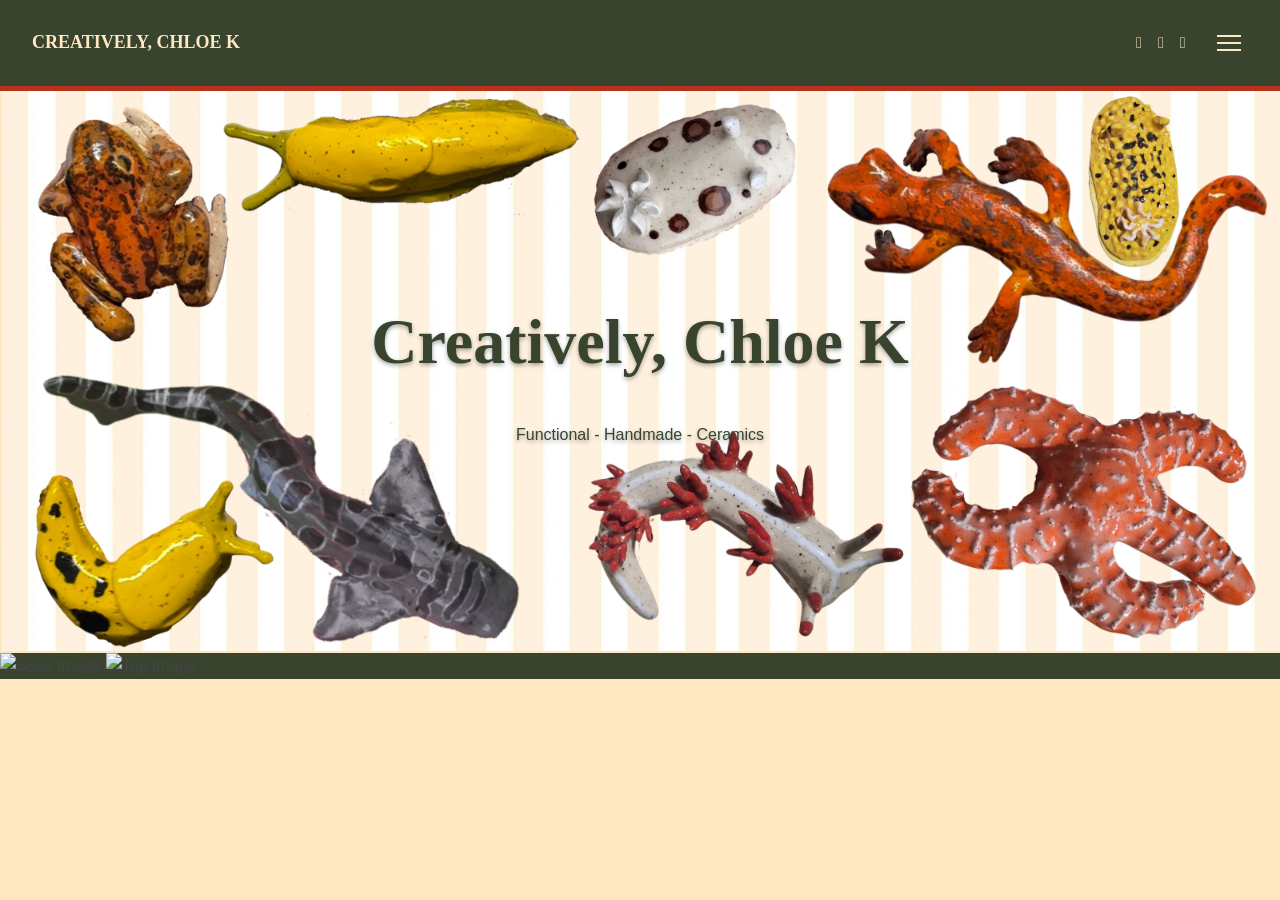
==== commit 112c553c: "previous changes" ====
--- a/index.html
+++ b/index.html
@@ -29,17 +29,27 @@
 
 					<img src="images/homepage_banner.png" alt="Collage of ceramic artwork by Chloe">
 
-					<div class="collage-text" style="align-items: center; align-self: center; color: var(--ck-dark-green)">
+					<div class="collage-text"
+						style="align-items: center; align-self: center; color: var(--ck-dark-green);">
 						<h1>Creatively, Chloe K</h1>
 						<p>Functional - Handmade - Ceramics</p>
 					</div>
 
 				</section>
 
-				<div class="striped-divider"></div>
-				
+			</div>
 
-			</div>
+			<!-- <div class="striped-divider"></div> -->
+			<section class="color-block" style="background-color: var(--ck-dark-green);">
+
+				<div class="inner">
+					<div class="image-stack">
+						<img src="background.jpg" alt="Base Image" class="bg-img">
+						<img src="overlay.png" alt="Top Image" class="top-img">
+					</div>
+				</div>
+
+			</section>
 		</div>
 
 	</div>
--- a/assets/css/main.css
+++ b/assets/css/main.css
@@ -3553,4 +3553,9 @@
     width: 90%;
     text-align: center;
     z-index: 2;
+}
+
+.color-block {
+    background-color: var(--ck-cream);
+    /* color: var(--ck-dark-green); */
 }
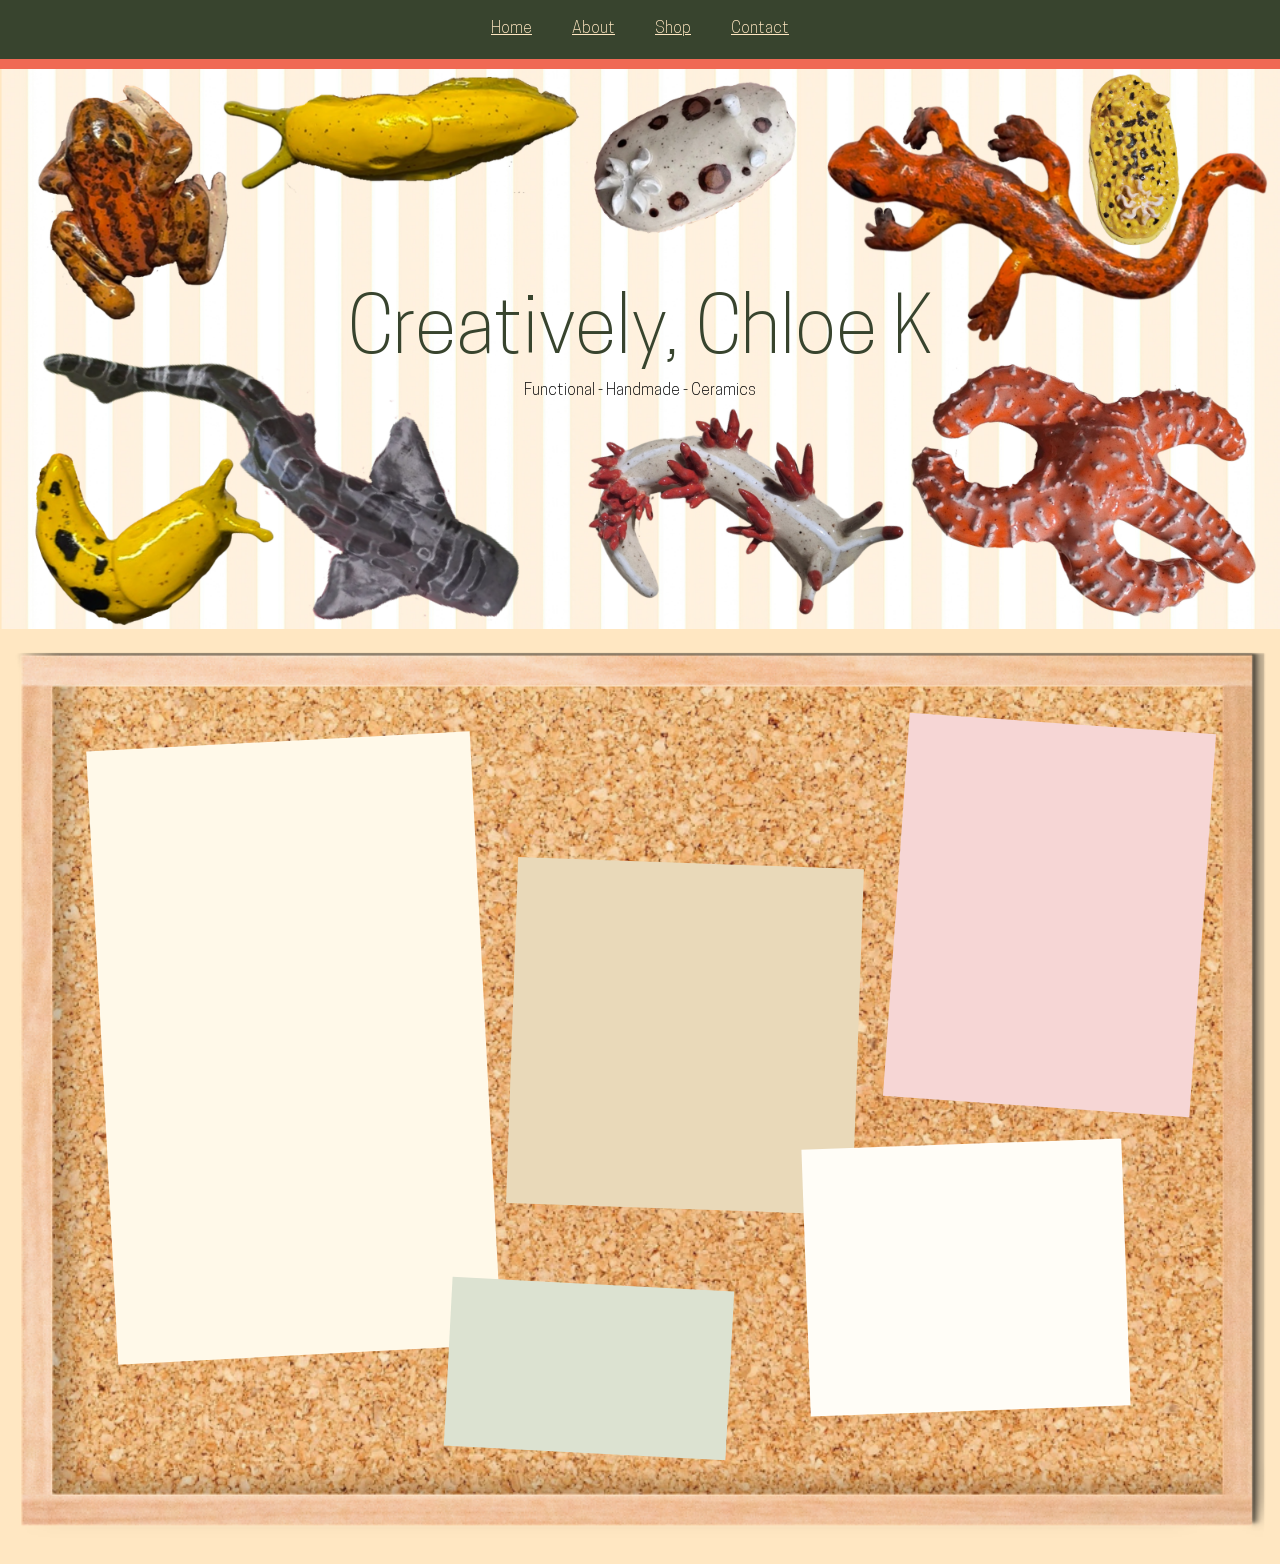
==== commit 26bb5a49: "webstudio builder change" ====
--- a/index.html
+++ b/index.html
@@ -1,66 +1 @@
-<!DOCTYPE HTML>
-<!--
-	Editorial by HTML5 UP
-	html5up.net | @ajlkn
-	Free for personal and commercial use under the CCA 3.0 license (html5up.net/license)
--->
-<html>
-
-<head>
-	<title>CREATIVELY, CHLOE K</title>
-	<meta charset="utf-8" />
-	<meta name="viewport" content="width=device-width, initial-scale=1, user-scalable=no" />
-	<link rel="stylesheet" href="assets/css/main.css" />
-</head>
-
-<body class="is-preload">
-
-	<!-- Wrapper -->
-	<div id="wrapper">
-
-		<!-- Main -->
-		<div id="main">
-			<div class="inner">
-
-				<!-- Header -->
-				<div id="header-placeholder"></div>
-
-				<section id="banner" class="collage-banner">
-
-					<img src="images/homepage_banner.png" alt="Collage of ceramic artwork by Chloe">
-
-					<div class="collage-text"
-						style="align-items: center; align-self: center; color: var(--ck-dark-green);">
-						<h1>Creatively, Chloe K</h1>
-						<p>Functional - Handmade - Ceramics</p>
-					</div>
-
-				</section>
-
-			</div>
-
-			<!-- <div class="striped-divider"></div> -->
-			<section class="color-block" style="background-color: var(--ck-dark-green);">
-
-				<div class="inner">
-					<div class="image-stack">
-						<img src="background.jpg" alt="Base Image" class="bg-img">
-						<img src="overlay.png" alt="Top Image" class="top-img">
-					</div>
-				</div>
-
-			</section>
-		</div>
-
-	</div>
-
-	<!-- Scripts -->
-	<script src="assets/js/jquery.min.js"></script>
-	<script src="assets/js/browser.min.js"></script>
-	<script src="assets/js/breakpoints.min.js"></script>
-	<script src="assets/js/util.js"></script>
-	<script src="assets/js/main.js"></script>
-
-</body>
-
-</html>+<!DOCTYPE html><html lang="en" data-ws-project="23862e66-752c-4eb7-9261-4cd027549fbe" data-ws-version="426" data-ws-last-published="2026-11-08T22:02:57.140Z"><head><link rel="stylesheet" type="text/css" href="/assets/static/app_generated_index-6937cd5a.Bky4Qf8L.css"><meta charSet="UTF-8"/><meta name="viewport" content="width=device-width,initial-scale=1"/><link rel="preload" href="/assets/CooperHewitt-LightItalic_O_vuzZyQSfDRtQoGH_PhX.woff2" as="font" crossorigin="anonymous"/><link rel="preload" href="/assets/CooperHewitt-SemiboldItalic_R-CnnnwwbRI8cOrEmQ0u4.woff2" as="font" crossorigin="anonymous"/><link rel="preload" href="/assets/CooperHewitt-Book_gegcQftvdaRz7dl8FiotU.woff2" as="font" crossorigin="anonymous"/><link rel="preload" href="/assets/CooperHewitt-Heavy_PlaudjuqillOgbiPBbCzZ.woff2" as="font" crossorigin="anonymous"/><link rel="preload" href="/assets/CooperHewitt-Light_Y0V5WSEIPaBqnRs9avVkN.woff2" as="font" crossorigin="anonymous"/><link rel="preload" href="/assets/CooperHewitt-Bold_sJR_eyVuuFCDrAmXDJN2t.woff2" as="font" crossorigin="anonymous"/><link rel="preload" href="/assets/CooperHewitt-BookItalic_qAO-ehbOjNCXXPKEOnSa5.woff2" as="font" crossorigin="anonymous"/><link rel="preload" href="/assets/CooperHewitt-HeavyItalic_PTY-TmWu-smKWpG95hy0i.woff2" as="font" crossorigin="anonymous"/><link rel="preload" href="/assets/CooperHewitt-Medium_-sTo8NXGxWXy1kghQVlpi.woff2" as="font" crossorigin="anonymous"/><link rel="preload" href="/assets/CooperHewitt-MediumItalic_LFy3zNYuKBFVIzzJd2ySY.woff2" as="font" crossorigin="anonymous"/><link rel="preload" href="/assets/CooperHewitt-BoldItalic_uzC1m6Ly1wboiHfn4PbVe.woff2" as="font" crossorigin="anonymous"/><link rel="preload" href="/assets/CooperHewitt-Semibold_y3y5GX-sHe1lrQlTJpjki.woff2" as="font" crossorigin="anonymous"/><meta property="og:url" content="https://url/"/><meta property="og:title" content="Home"/><meta property="og:type" content="website"/><title>Home</title></head><body class="w-element cvn63t0"><div class="w-element cb4z5zj"><div class="w-element cb4z5zj c11z0u7q c1qw5mlg c1bkpcb8 cao9qlp cm5p5sk"><div class="w-element c11z0u7q c1qkyguq c6vp6l1 c1qw5mlg c1viiw8j c1bkpcb8 cao9qlp cu12ofs csr1nti c106z6g c1h0b366 cxkowxw ca5zbyz c10b6e18 c1rtxuhn cqnsuus c1b1zoox ct4zbtd c1lb60z7 cmi3xc6"><a class="w-element c1a14weh c1dymqv5 c1nh0rvt czjqvdy ccqplkd c1egbfj1 c17npye c1xerf1g c1aq343s c1nst9q7 c8z5t5b c1en6wre cnk7x1m c1c8s8ti csta22b c5w9n36 cf34dzp c1f10jpj chliwo" href="#">Home</a><a class="w-element c1a14weh c1dymqv5 c1nh0rvt czjqvdy ccqplkd c1egbfj1 c17npye c1xerf1g c1aq343s c1nst9q7 c8z5t5b c1en6wre cnk7x1m c1c8s8ti csta22b c5w9n36 cf34dzp c1f10jpj chliwo" href="#">About</a><a class="w-element c1a14weh c1dymqv5 c1nh0rvt czjqvdy ccqplkd c1egbfj1 c17npye c1xerf1g c1aq343s c1nst9q7 c8z5t5b c1en6wre cnk7x1m c1c8s8ti csta22b c5w9n36 cf34dzp c1f10jpj chliwo" href="#">Shop</a><a class="w-element c1a14weh c1dymqv5 c1nh0rvt czjqvdy ccqplkd c1egbfj1 c17npye c1xerf1g c1aq343s c1nst9q7 c8z5t5b c1en6wre cnk7x1m c1c8s8ti csta22b c5w9n36 cf34dzp c1f10jpj chliwo" href="#">Contact</a></div></div></div><div class="w-element c7f6q1j c1tllyyv c1a7cbe2 cazifxr"></div><div class="w-element c1i71wh3 c7d0qui c11z0u7q c1m9a0hc cm1g9ma c1h0b366"><img class="w-image c8ic75z c7d0qui c1lmdgqc c1bkpcb8 cao9qlp c1a14weh c12jkt85 cgudt6a cwtzwi2 cm1g9ma c1w889rw c1b1zoox cqnsuus c1nst9q7 cuenw9q c1bnflya" alt="" sizes="(min-width: 1280px) 50vw, 100vw" srcSet="/assets/Untitled_design_(13)_8QSewYnB8fGa5I1aPVQXD.png 384w, /assets/Untitled_design_(13)_8QSewYnB8fGa5I1aPVQXD.png 640w, /assets/Untitled_design_(13)_8QSewYnB8fGa5I1aPVQXD.png 750w, /assets/Untitled_design_(13)_8QSewYnB8fGa5I1aPVQXD.png 828w, /assets/Untitled_design_(13)_8QSewYnB8fGa5I1aPVQXD.png 1080w, /assets/Untitled_design_(13)_8QSewYnB8fGa5I1aPVQXD.png 1200w, /assets/Untitled_design_(13)_8QSewYnB8fGa5I1aPVQXD.png 1920w, /assets/Untitled_design_(13)_8QSewYnB8fGa5I1aPVQXD.png 2048w, /assets/Untitled_design_(13)_8QSewYnB8fGa5I1aPVQXD.png 3840w" src="/assets/Untitled_design_(13)_8QSewYnB8fGa5I1aPVQXD.png" decoding="async" loading="lazy"/><div class="w-element cfzgbnf c11z0u7q c1bkpcb8 cao9qlp c13fruln cz4a55q cgudt6a c1pd6wk3 cxjxbe7 c1clo8ws c196nt7o c14igg6k c1gouep c1wkt1aw ct8xekq c1hbzt8x cfysabl c1qw5mlg c441kdf cv2be73 cegq0el c1bpww08 clrarad crxv9es cpam8jg c1h0b366 c1b1zoox cqnsuus c11d4tfv c135hzj0 c1bnflya c1y8va5t c1lp7ltt c1og85n5 c1mpned8 ccoodmm c1qh98ym c127zp2m c13wc7iz c1r3sorl c1igvs44 c10b6e18 c1fu5rr8 c194fdzp"><h1 class="w-element c1nh0rvt c1lmdgqc c1bkpcb8 cao9qlp cq9tkji chmjhjx cpcjtgs c18pvik8 cq3r724 c1l7hin5 c1en6wre c1w889rw c1b1zoox cqnsuus ccvkrj0 c1jdnrf2 c1dqb2bm c1jsd3rm cq9n8mu c1j6ohzr">Creatively, Chloe K</h1><h1 class="w-element c1nh0rvt caxuq0n cq3r724 c1l7hin5 c11laqst c1en6wre czcqu8x cq9n8mu c1j6ohzr">Functional - Handmade - Ceramics</h1></div></div><div class="w-element c1i0rsrd c1lmdgqc c1w889rw c1m9a0hc ct081px c1w92t9t c1ohb49z"><img class="w-image c1i71wh3 c1wkt1aw ct8xekq c1hbzt8x cfysabl c13fruln c12jkt85 cgudt6a c1nst9q7 cuenw9q c1bnflya cwtzwi2 cm1g9ma c1w889rw c1b1zoox cqnsuus ct081px c1gh2dj c1w92t9t" alt="" sizes="(min-width: 1280px) 50vw, 100vw" srcSet="/assets/bulletin-board_vrflSbD8law2BYty9sEVt.png 384w, /assets/bulletin-board_vrflSbD8law2BYty9sEVt.png 640w, /assets/bulletin-board_vrflSbD8law2BYty9sEVt.png 750w, /assets/bulletin-board_vrflSbD8law2BYty9sEVt.png 828w, /assets/bulletin-board_vrflSbD8law2BYty9sEVt.png 1080w, /assets/bulletin-board_vrflSbD8law2BYty9sEVt.png 1200w, /assets/bulletin-board_vrflSbD8law2BYty9sEVt.png 1920w, /assets/bulletin-board_vrflSbD8law2BYty9sEVt.png 2048w, /assets/bulletin-board_vrflSbD8law2BYty9sEVt.png 3840w" src="/assets/bulletin-board_vrflSbD8law2BYty9sEVt.png" decoding="async" loading="lazy"/><div class="w-element c1h0b366 cpam8jg c1b1zoox cqnsuus ccoodmm c1qh98ym c1295ixt cmw8eh3 c10b6e18 c1fu5rr8 cenboq0 c1gh2dj c1yihfbb cws0i9b cd0fxuz c18kr8vn cnc33zx c1ld8jna c5hio5u c147520w cdjtzt9 cybcwf4 c17sg8s0 c1a8s0i4 cjrr2sw"></div><div class="w-element c1h0b366 cpam8jg c1b1zoox cqnsuus ccoodmm c1qh98ym c1kde6su cd9yo6d c10b6e18 c1fu5rr8 c1etcu1j c1gh2dj c1yihfbb cws0i9b cd0fxuz c18kr8vn cnc33zx c1ld8jna cw9cn2h c1w5bqg2 c1kdg64k cybcwf4 c17sg8s0 c1a8s0i4 cjrr2sw"></div><div class="w-element c1h0b366 cpam8jg c1b1zoox cqnsuus ccoodmm c1qh98ym cdp1jdk c1qtqh0x c10b6e18 c1fu5rr8 c1viclbu c1gh2dj c1yihfbb cws0i9b cd0fxuz c18kr8vn cnc33zx c1ld8jna czq1kcy cwb592h c1azaon6 cybcwf4 c17sg8s0 c1a8s0i4 cjrr2sw"></div><div class="w-element cpam8jg cyac4iw c1ago24z c18riej7 c1gh2dj c1yihfbb cws0i9b cd0fxuz c18kr8vn cnc33zx c1ld8jna c1wi9uly c1t2mut7 c1jlvm2b cybcwf4 c17sg8s0 c18l2xm3 cjrr2sw"></div><div class="w-element c1h0b366 cpam8jg c1b1zoox cqnsuus ccoodmm c1qh98ym c3bnsb4 cy9ih1j c10b6e18 c1fu5rr8 c1vwo23u c1gh2dj c1yihfbb cws0i9b cd0fxuz c18kr8vn cnc33zx c1ld8jna cbb4wmk c1wz70qo cczlnv3 cybcwf4 c17sg8s0 c1a8s0i4 cjrr2sw"></div></div><script id="vike_pageContext" type="application/json">{"pageId":"\/pages\/index","routeParams":{},"data":{"url":"https:\/\/url\/","system":{"params":{},"search":{},"origin":"https:\/\/url","pathname":"\/"},"resources":{},"pageMeta":{"title":"Home","description":"!undefined","excludePageFromSearch":"!undefined","language":"!undefined","socialImageAssetName":"!undefined","socialImageUrl":"!undefined","status":"!undefined","redirect":"!undefined","content":"!undefined","custom":[]}}}</script><script id="vike_globalContext" type="application/json">{}</script><script src="/assets/entries/entry-server-routing.CTvig4k0.js" type="module" async></script><link rel="modulepreload" href="/assets/entries/pages_index.Dr9b0fCP.js" as="script" type="text/javascript"></body></html>
--- a/assets/static/app_generated_index-6937cd5a.Bky4Qf8L.css
+++ b/assets/static/app_generated_index-6937cd5a.Bky4Qf8L.css
@@ -0,0 +1 @@
+@font-face{font-family:Cooper Hewitt;font-style:italic;font-weight:704;font-display:swap;src:url(/assets/CooperHewitt-LightItalic_O_vuzZyQSfDRtQoGH_PhX.woff2) format("woff2")}@font-face{font-family:Cooper Hewitt;font-style:italic;font-weight:710;font-display:swap;src:url(/assets/CooperHewitt-SemiboldItalic_R-CnnnwwbRI8cOrEmQ0u4.woff2) format("woff2")}@font-face{font-family:Cooper Hewitt;font-style:normal;font-weight:705;font-display:swap;src:url(/assets/CooperHewitt-Book_gegcQftvdaRz7dl8FiotU.woff2) format("woff2")}@font-face{font-family:Cooper Hewitt;font-style:normal;font-weight:713;font-display:swap;src:url(/assets/CooperHewitt-Heavy_PlaudjuqillOgbiPBbCzZ.woff2) format("woff2")}@font-face{font-family:Cooper Hewitt;font-style:normal;font-weight:703;font-display:swap;src:url(/assets/CooperHewitt-Light_Y0V5WSEIPaBqnRs9avVkN.woff2) format("woff2")}@font-face{font-family:Cooper Hewitt;font-style:normal;font-weight:711;font-display:swap;src:url(/assets/CooperHewitt-Bold_sJR_eyVuuFCDrAmXDJN2t.woff2) format("woff2")}@font-face{font-family:Cooper Hewitt;font-style:italic;font-weight:706;font-display:swap;src:url(/assets/CooperHewitt-BookItalic_qAO-ehbOjNCXXPKEOnSa5.woff2) format("woff2")}@font-face{font-family:Cooper Hewitt;font-style:italic;font-weight:714;font-display:swap;src:url(/assets/CooperHewitt-HeavyItalic_PTY-TmWu-smKWpG95hy0i.woff2) format("woff2")}@font-face{font-family:Cooper Hewitt;font-style:normal;font-weight:707;font-display:swap;src:url(/assets/CooperHewitt-Medium_-sTo8NXGxWXy1kghQVlpi.woff2) format("woff2")}@font-face{font-family:Cooper Hewitt;font-style:italic;font-weight:708;font-display:swap;src:url(/assets/CooperHewitt-MediumItalic_LFy3zNYuKBFVIzzJd2ySY.woff2) format("woff2")}@font-face{font-family:Cooper Hewitt;font-style:italic;font-weight:712;font-display:swap;src:url(/assets/CooperHewitt-BoldItalic_uzC1m6Ly1wboiHfn4PbVe.woff2) format("woff2")}@font-face{font-family:Cooper Hewitt;font-style:normal;font-weight:709;font-display:swap;src:url(/assets/CooperHewitt-Semibold_y3y5GX-sHe1lrQlTJpjki.woff2) format("woff2")}@layer presets{:root{display:grid;min-height:100%;grid-template-rows:auto;grid-template-columns:1fr;font-family:Arial,Roboto,sans-serif;font-size:16px;line-height:1.2;white-space:pre-wrap;white-space-collapse:preserve}a.w-element{box-sizing:border-box}body.w-element{box-sizing:border-box;min-width:0;-webkit-font-smoothing:antialiased;-moz-osx-font-smoothing:grayscale;margin:0}div.w-element,h1.w-element{box-sizing:border-box}main.w-element{box-sizing:border-box}p.w-element{box-sizing:border-box}img.w-image{box-sizing:border-box;max-width:100%;display:block;height:auto}div.w-html-embed{display:contents;white-space:normal;white-space-collapse:collapse}}@media all{.c1h0b366{display:flex}.c1fu5rr8{flex-direction:column}.cb1z7iy{background-color:#fff}.cuenw9q{flex-grow:1}.cqnsuus{justify-content:center}.c1b1zoox{align-items:center}.c1m9a0hc{position:relative}.c1jsd3rm{text-align:center}.c1x64uki{font-weight:900}.c1tzgwcx{font-size:8rem}.c1oaqd8z{line-height:1}.c1syapy2{letter-spacing:-.05em}.cpam8jg{position:absolute}.c17xb9dt{top:0}.c12ftkgz{right:-.125rem}.c4e2wg5{bottom:0}.c6o1xag{left:.125rem}.c1bkouws{opacity:.3}.cxlacm9{right:.125rem}.c18xqwjb{left:-.125rem}.c13n5at{top:50%}.c1vcd9rs{left:0}.ct081px{width:100%}.c1ht13g8{height:.375rem}.c4xuq51{margin-top:1.5rem}.ccvkrj0{font-weight:700}.cxlqewm{font-size:1.5rem}.c1oriiaw{line-height:2rem}.chckygv{letter-spacing:.05em}.c1nemqcq{display:inline-flex}.c1gt4qh2{row-gap:6px}.cflllns{column-gap:6px}.cp6put4{position:fixed}.cq5r10e{z-index:1000}.c1rscuhc{padding-top:6px}.c1q980uv{padding-right:10px}.c27m6u3{padding-bottom:6px}.c17j8ipv{padding-left:10px}.cw0zjvn{right:16px}.c1b6no4t{bottom:16px}.c18znllm{color:#fbfcfd}.c1a5b4ur{font-family:system-ui,sans-serif}.c19wnzrr{font-size:12px}.ce3t0pj{font-weight:500}.czeplo1{border-top-left-radius:9px}.c1667kdk{border-top-right-radius:9px}.cb6hko2{border-bottom-right-radius:9px}.cjc6lql{border-bottom-left-radius:9px}.c7td213{text-decoration-line:none}.c1fh3gch{-webkit-background-clip:padding-box,border-box;background-clip:padding-box,border-box}.cob9sel{background-origin:padding-box,border-box}.ccs8bw2{background-image:linear-gradient(135deg,#4a4efa,#bd2fdb 66%,#ec59ce),linear-gradient(135deg,#92fddc,#7d7ffb 31.94%,#ed72fe 64.24%,#fdd791)}.cnklpdk{border:1px solid transparent}.c9p5pn0{white-space:nowrap}.c1w889rw{display:block}.cxufuag{width:16px}.c1kjmq5a{height:16px}.c1bnflya{flex-shrink:0}.cb4z5zj{background-color:var(--dark-green)}:root{--dark-green: #38442e;--dark-orange: #b8311c;--beige: #ffe7c2;--grey: #a29691;--light-green: #667659;--light-orange: #f06954 }.c1a7cbe2{height:10px}.cazifxr{background-color:var(--light-orange)}.c1nst9q7{align-self:auto}.c8z5t5b{padding-top:0}.c1en6wre{font-family:Cooper Hewitt,sans-serif}.cnk7x1m{color:#ffe7c2}.c1c8s8ti{display:inline-block}.csta22b:hover{color:#b8311c}.c5w9n36:hover{border-top-color:var(--light-orange)}.cf34dzp:hover{border-right-color:var(--light-orange)}.c1f10jpj:hover{border-bottom-color:var(--light-orange)}.chliwo:hover{border-left-color:var(--light-orange)}.cxkowxw{row-gap:40px}.ca5zbyz{column-gap:40px}.c10b6e18{flex-wrap:nowrap}.c1rtxuhn{align-content:stretch}.ct4zbtd{flex-direction:row}.c1lb60z7{padding-top:20px}.cmi3xc6{padding-bottom:20px}.cm1g9ma{object-fit:fill}.cwtzwi2{max-height:100%}.c1jdnrf2{color:var(--dark-green)}.c1dqb2bm{font-size:6svw}.cq9n8mu{margin-top:0}.c1j6ohzr{margin-bottom:0}.c11d4tfv{align-self:center}.c135hzj0{flex-grow:0}.c1y8va5t{order:-1}.c1lp7ltt{grid-template-columns:1fr 1fr}.c1og85n5{grid-template-rows:auto auto}.c1mpned8{grid-auto-columns:1fr}.ccoodmm{row-gap:2px}.c1qh98ym{column-gap:2px}.c127zp2m{top:0}.c13wc7iz{right:0}.c1r3sorl{bottom:0}.c1igvs44{left:0}.c194fdzp{padding-bottom:10px}.czcqu8x{font-size:1em}.c1w92t9t{max-width:100%}.c1ohb49z{background-color:var(--beige)}.c1gh2dj{height:auto}.c1295ixt{top:10%}.cmw8eh3{left:70%}.cenboq0{width:24%}.c1yihfbb{background-image:none}.cws0i9b{background-size:auto auto}.cd0fxuz{background-repeat:repeat}.c18kr8vn{background-attachment:scroll}.cnc33zx{background-origin:padding-box}.c1ld8jna{-webkit-background-clip:border-box;background-clip:border-box}.c5hio5u{background-color:#f6d6d5}.c147520w{transform:rotate(4deg)}.cdjtzt9{aspect-ratio:4/5}.cybcwf4{min-height:0}.c17sg8s0{box-sizing:border-box}.c1a8s0i4{padding:14px}.cjrr2sw{background-position:0% 0%}.c1kde6su{top:12%}.cd9yo6d{left:8%}.c1etcu1j{width:30%}.cw9cn2h{background-color:#fff9e9}.c1w5bqg2{transform:rotate(-3deg)}.c1kdg64k{aspect-ratio:5/8}.cdp1jdk{top:25%}.c1qtqh0x{left:40%}.c1viclbu{width:27%}.czq1kcy{background-color:#e9d9b9}.cwb592h{transform:rotate(2deg)}.c1azaon6{aspect-ratio:1/1}.cyac4iw{top:70%}.c1ago24z{left:35%}.c18riej7{width:22%}.c1wi9uly{background-color:#dce2d1}.c1t2mut7{transform:rotate(3deg)}.c1jlvm2b{aspect-ratio:5/3}.c18l2xm3{padding:12px}.c3bnsb4{top:55%}.cy9ih1j{left:63%}.c1vwo23u{width:25%}.cbb4wmk{background-color:#fffdf7}.c1wz70qo{transform:rotate(-2deg)}.cczlnv3{aspect-ratio:6/5}}@media all and (max-width: 915px){.c11z0u7q{display:flex}.c1qw5mlg{flex-wrap:nowrap}.c1bkpcb8{align-items:center}.cao9qlp{justify-content:center}.cm5p5sk{background-color:#38442e}:root{outline-style:none;--dark-green: #38442e;--dark-orange: #b8311c;--beige: #ffe7c2;--grey: #a29691;--light-green: #667659;--light-orange: #f06954 }.c7f6q1j{height:10px}.c1tllyyv{background-color:var(--light-orange)}.c1a14weh{align-self:auto}.c1dymqv5{padding-top:0}.c1nh0rvt{font-family:Cooper Hewitt,sans-serif}.czjqvdy{color:#ffe7c2}.ccqplkd:hover{color:#b8311c}.c1egbfj1:hover{border-top-color:var(--light-orange)}.c17npye:hover{border-right-color:var(--light-orange)}.c1xerf1g:hover{border-bottom-color:var(--light-orange)}.c1aq343s:hover{border-left-color:var(--light-orange)}.c1qkyguq{column-gap:40px}.c6vp6l1{row-gap:40px}.c1viiw8j{align-content:stretch}.cu12ofs{flex-direction:row}.csr1nti{padding-top:20px}.c106z6g{padding-bottom:20px}.c1i71wh3{position:relative}.c7d0qui{object-fit:fill}.c8ic75z{max-height:100%}.c1lmdgqc{display:block}.c12jkt85{flex-grow:1}.cgudt6a{flex-shrink:0}.cvn63t0{font-family:Arial,Roboto,sans-serif}.cq9tkji{font-weight:700}.chmjhjx{color:var(--dark-green)}.cpcjtgs{font-size:6svw}.c18pvik8{text-align:center}.cq3r724{margin-top:0}.c1l7hin5{margin-bottom:0}.cfzgbnf{position:absolute}.c13fruln{align-self:center}.cz4a55q{flex-grow:0}.c1pd6wk3{order:-1}.cxjxbe7{grid-template-columns:1fr 1fr}.c1clo8ws{grid-template-rows:auto auto}.c196nt7o{grid-auto-columns:1fr}.c14igg6k{column-gap:2px}.c1gouep{row-gap:2px}.c1wkt1aw{right:0}.ct8xekq{left:0}.c1hbzt8x{top:0}.cfysabl{bottom:0}.c441kdf{flex-direction:column}.cv2be73{padding-bottom:10px}.caxuq0n{font-size:1em}.c1i0rsrd{background-color:var(--beige)}}@media all and (max-width: 767px){.cegq0el{padding-bottom:0}.c1bpww08{order:0}.clrarad{flex-grow:0}.crxv9es{flex-shrink:1}.c11laqst{font-size:2.5svw}}
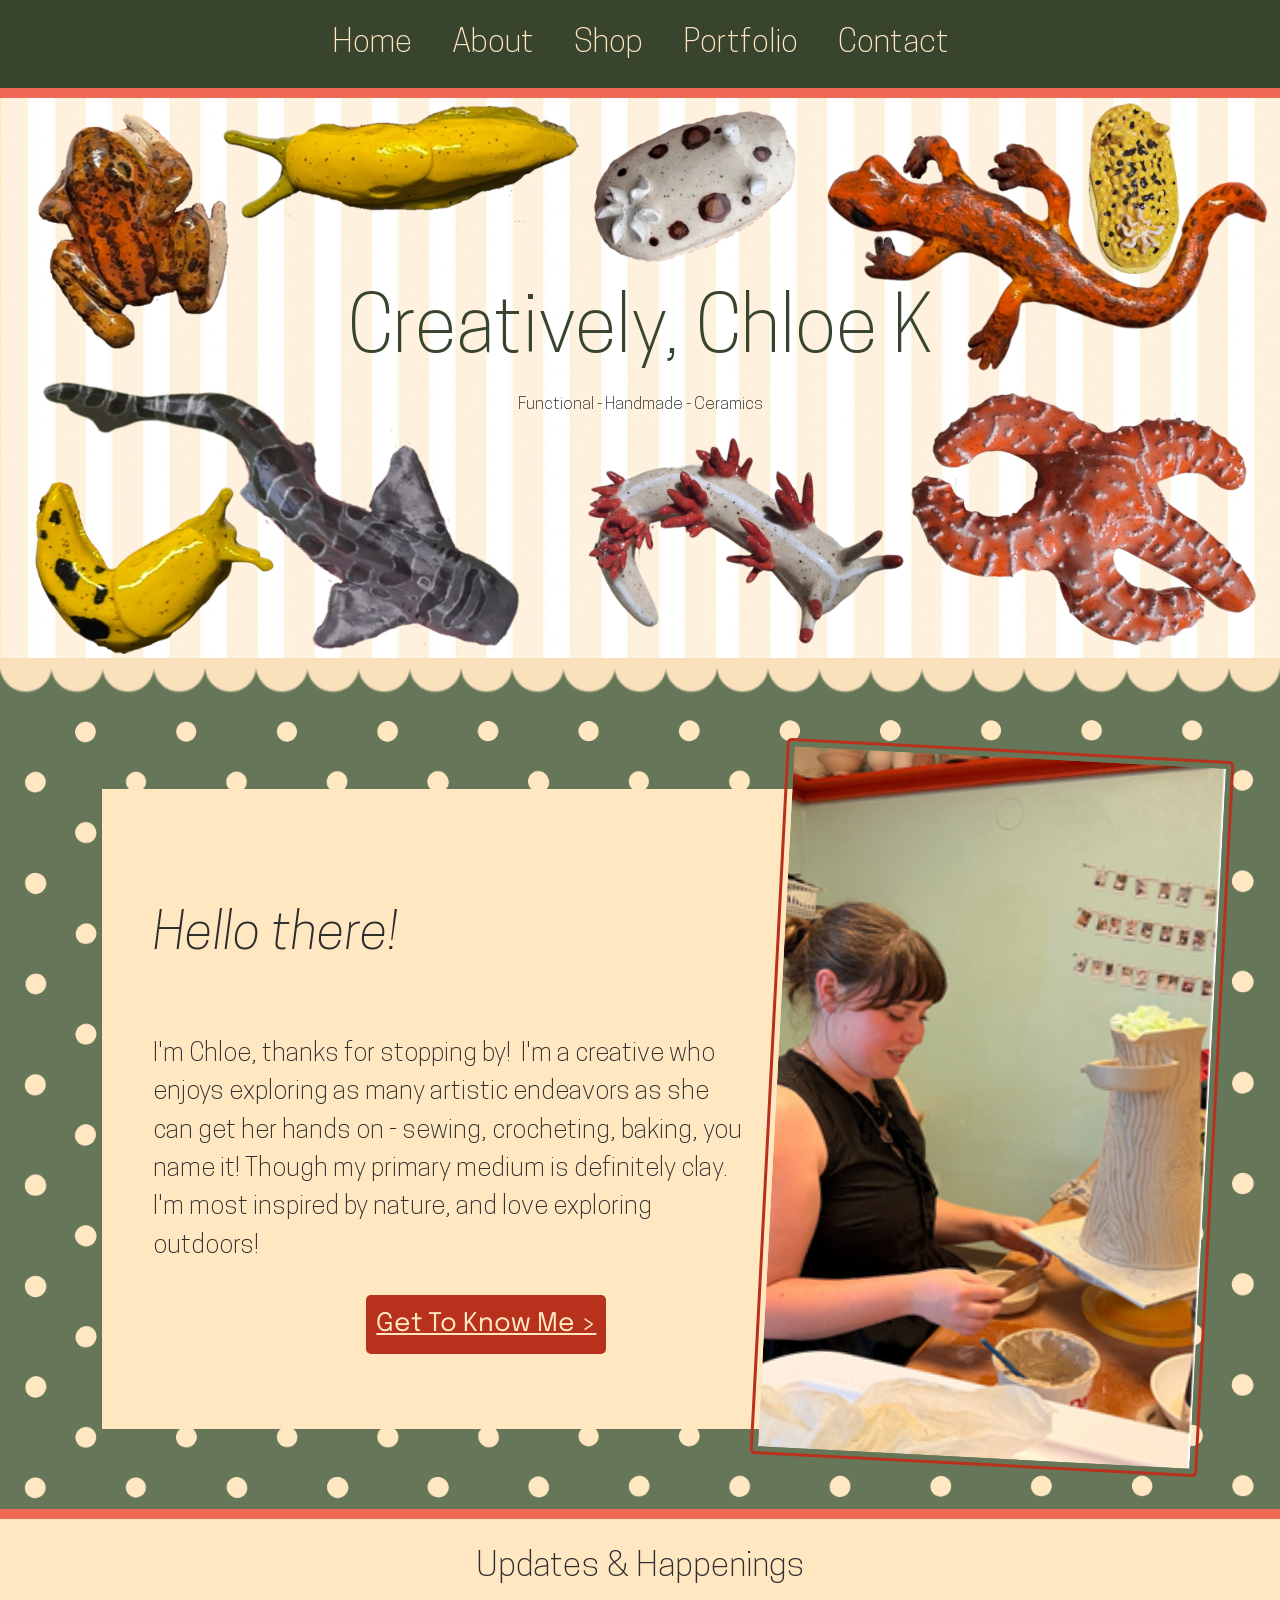
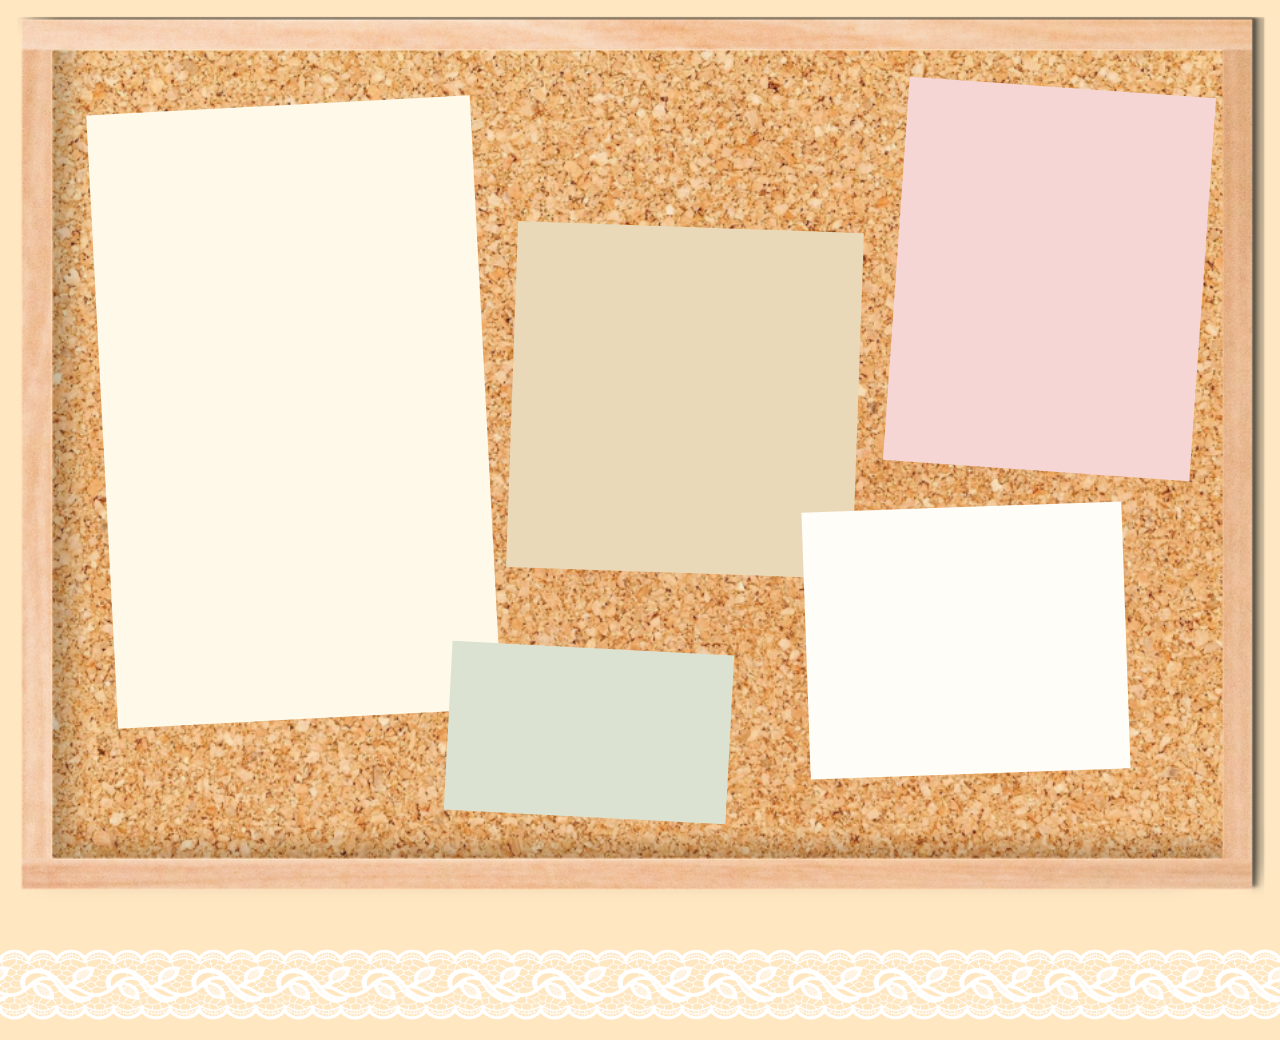
==== commit 14aa84bf: "Webstudio updates - completed additional pages" ====
--- a/index.html
+++ b/index.html
@@ -1 +1 @@
-<!DOCTYPE html><html lang="en" data-ws-project="23862e66-752c-4eb7-9261-4cd027549fbe" data-ws-version="426" data-ws-last-published="2026-11-08T22:02:57.140Z"><head><link rel="stylesheet" type="text/css" href="/assets/static/app_generated_index-6937cd5a.Bky4Qf8L.css"><meta charSet="UTF-8"/><meta name="viewport" content="width=device-width,initial-scale=1"/><link rel="preload" href="/assets/CooperHewitt-LightItalic_O_vuzZyQSfDRtQoGH_PhX.woff2" as="font" crossorigin="anonymous"/><link rel="preload" href="/assets/CooperHewitt-SemiboldItalic_R-CnnnwwbRI8cOrEmQ0u4.woff2" as="font" crossorigin="anonymous"/><link rel="preload" href="/assets/CooperHewitt-Book_gegcQftvdaRz7dl8FiotU.woff2" as="font" crossorigin="anonymous"/><link rel="preload" href="/assets/CooperHewitt-Heavy_PlaudjuqillOgbiPBbCzZ.woff2" as="font" crossorigin="anonymous"/><link rel="preload" href="/assets/CooperHewitt-Light_Y0V5WSEIPaBqnRs9avVkN.woff2" as="font" crossorigin="anonymous"/><link rel="preload" href="/assets/CooperHewitt-Bold_sJR_eyVuuFCDrAmXDJN2t.woff2" as="font" crossorigin="anonymous"/><link rel="preload" href="/assets/CooperHewitt-BookItalic_qAO-ehbOjNCXXPKEOnSa5.woff2" as="font" crossorigin="anonymous"/><link rel="preload" href="/assets/CooperHewitt-HeavyItalic_PTY-TmWu-smKWpG95hy0i.woff2" as="font" crossorigin="anonymous"/><link rel="preload" href="/assets/CooperHewitt-Medium_-sTo8NXGxWXy1kghQVlpi.woff2" as="font" crossorigin="anonymous"/><link rel="preload" href="/assets/CooperHewitt-MediumItalic_LFy3zNYuKBFVIzzJd2ySY.woff2" as="font" crossorigin="anonymous"/><link rel="preload" href="/assets/CooperHewitt-BoldItalic_uzC1m6Ly1wboiHfn4PbVe.woff2" as="font" crossorigin="anonymous"/><link rel="preload" href="/assets/CooperHewitt-Semibold_y3y5GX-sHe1lrQlTJpjki.woff2" as="font" crossorigin="anonymous"/><meta property="og:url" content="https://url/"/><meta property="og:title" content="Home"/><meta property="og:type" content="website"/><title>Home</title></head><body class="w-element cvn63t0"><div class="w-element cb4z5zj"><div class="w-element cb4z5zj c11z0u7q c1qw5mlg c1bkpcb8 cao9qlp cm5p5sk"><div class="w-element c11z0u7q c1qkyguq c6vp6l1 c1qw5mlg c1viiw8j c1bkpcb8 cao9qlp cu12ofs csr1nti c106z6g c1h0b366 cxkowxw ca5zbyz c10b6e18 c1rtxuhn cqnsuus c1b1zoox ct4zbtd c1lb60z7 cmi3xc6"><a class="w-element c1a14weh c1dymqv5 c1nh0rvt czjqvdy ccqplkd c1egbfj1 c17npye c1xerf1g c1aq343s c1nst9q7 c8z5t5b c1en6wre cnk7x1m c1c8s8ti csta22b c5w9n36 cf34dzp c1f10jpj chliwo" href="#">Home</a><a class="w-element c1a14weh c1dymqv5 c1nh0rvt czjqvdy ccqplkd c1egbfj1 c17npye c1xerf1g c1aq343s c1nst9q7 c8z5t5b c1en6wre cnk7x1m c1c8s8ti csta22b c5w9n36 cf34dzp c1f10jpj chliwo" href="#">About</a><a class="w-element c1a14weh c1dymqv5 c1nh0rvt czjqvdy ccqplkd c1egbfj1 c17npye c1xerf1g c1aq343s c1nst9q7 c8z5t5b c1en6wre cnk7x1m c1c8s8ti csta22b c5w9n36 cf34dzp c1f10jpj chliwo" href="#">Shop</a><a class="w-element c1a14weh c1dymqv5 c1nh0rvt czjqvdy ccqplkd c1egbfj1 c17npye c1xerf1g c1aq343s c1nst9q7 c8z5t5b c1en6wre cnk7x1m c1c8s8ti csta22b c5w9n36 cf34dzp c1f10jpj chliwo" href="#">Contact</a></div></div></div><div class="w-element c7f6q1j c1tllyyv c1a7cbe2 cazifxr"></div><div class="w-element c1i71wh3 c7d0qui c11z0u7q c1m9a0hc cm1g9ma c1h0b366"><img class="w-image c8ic75z c7d0qui c1lmdgqc c1bkpcb8 cao9qlp c1a14weh c12jkt85 cgudt6a cwtzwi2 cm1g9ma c1w889rw c1b1zoox cqnsuus c1nst9q7 cuenw9q c1bnflya" alt="" sizes="(min-width: 1280px) 50vw, 100vw" srcSet="/assets/Untitled_design_(13)_8QSewYnB8fGa5I1aPVQXD.png 384w, /assets/Untitled_design_(13)_8QSewYnB8fGa5I1aPVQXD.png 640w, /assets/Untitled_design_(13)_8QSewYnB8fGa5I1aPVQXD.png 750w, /assets/Untitled_design_(13)_8QSewYnB8fGa5I1aPVQXD.png 828w, /assets/Untitled_design_(13)_8QSewYnB8fGa5I1aPVQXD.png 1080w, /assets/Untitled_design_(13)_8QSewYnB8fGa5I1aPVQXD.png 1200w, /assets/Untitled_design_(13)_8QSewYnB8fGa5I1aPVQXD.png 1920w, /assets/Untitled_design_(13)_8QSewYnB8fGa5I1aPVQXD.png 2048w, /assets/Untitled_design_(13)_8QSewYnB8fGa5I1aPVQXD.png 3840w" src="/assets/Untitled_design_(13)_8QSewYnB8fGa5I1aPVQXD.png" decoding="async" loading="lazy"/><div class="w-element cfzgbnf c11z0u7q c1bkpcb8 cao9qlp c13fruln cz4a55q cgudt6a c1pd6wk3 cxjxbe7 c1clo8ws c196nt7o c14igg6k c1gouep c1wkt1aw ct8xekq c1hbzt8x cfysabl c1qw5mlg c441kdf cv2be73 cegq0el c1bpww08 clrarad crxv9es cpam8jg c1h0b366 c1b1zoox cqnsuus c11d4tfv c135hzj0 c1bnflya c1y8va5t c1lp7ltt c1og85n5 c1mpned8 ccoodmm c1qh98ym c127zp2m c13wc7iz c1r3sorl c1igvs44 c10b6e18 c1fu5rr8 c194fdzp"><h1 class="w-element c1nh0rvt c1lmdgqc c1bkpcb8 cao9qlp cq9tkji chmjhjx cpcjtgs c18pvik8 cq3r724 c1l7hin5 c1en6wre c1w889rw c1b1zoox cqnsuus ccvkrj0 c1jdnrf2 c1dqb2bm c1jsd3rm cq9n8mu c1j6ohzr">Creatively, Chloe K</h1><h1 class="w-element c1nh0rvt caxuq0n cq3r724 c1l7hin5 c11laqst c1en6wre czcqu8x cq9n8mu c1j6ohzr">Functional - Handmade - Ceramics</h1></div></div><div class="w-element c1i0rsrd c1lmdgqc c1w889rw c1m9a0hc ct081px c1w92t9t c1ohb49z"><img class="w-image c1i71wh3 c1wkt1aw ct8xekq c1hbzt8x cfysabl c13fruln c12jkt85 cgudt6a c1nst9q7 cuenw9q c1bnflya cwtzwi2 cm1g9ma c1w889rw c1b1zoox cqnsuus ct081px c1gh2dj c1w92t9t" alt="" sizes="(min-width: 1280px) 50vw, 100vw" srcSet="/assets/bulletin-board_vrflSbD8law2BYty9sEVt.png 384w, /assets/bulletin-board_vrflSbD8law2BYty9sEVt.png 640w, /assets/bulletin-board_vrflSbD8law2BYty9sEVt.png 750w, /assets/bulletin-board_vrflSbD8law2BYty9sEVt.png 828w, /assets/bulletin-board_vrflSbD8law2BYty9sEVt.png 1080w, /assets/bulletin-board_vrflSbD8law2BYty9sEVt.png 1200w, /assets/bulletin-board_vrflSbD8law2BYty9sEVt.png 1920w, /assets/bulletin-board_vrflSbD8law2BYty9sEVt.png 2048w, /assets/bulletin-board_vrflSbD8law2BYty9sEVt.png 3840w" src="/assets/bulletin-board_vrflSbD8law2BYty9sEVt.png" decoding="async" loading="lazy"/><div class="w-element c1h0b366 cpam8jg c1b1zoox cqnsuus ccoodmm c1qh98ym c1295ixt cmw8eh3 c10b6e18 c1fu5rr8 cenboq0 c1gh2dj c1yihfbb cws0i9b cd0fxuz c18kr8vn cnc33zx c1ld8jna c5hio5u c147520w cdjtzt9 cybcwf4 c17sg8s0 c1a8s0i4 cjrr2sw"></div><div class="w-element c1h0b366 cpam8jg c1b1zoox cqnsuus ccoodmm c1qh98ym c1kde6su cd9yo6d c10b6e18 c1fu5rr8 c1etcu1j c1gh2dj c1yihfbb cws0i9b cd0fxuz c18kr8vn cnc33zx c1ld8jna cw9cn2h c1w5bqg2 c1kdg64k cybcwf4 c17sg8s0 c1a8s0i4 cjrr2sw"></div><div class="w-element c1h0b366 cpam8jg c1b1zoox cqnsuus ccoodmm c1qh98ym cdp1jdk c1qtqh0x c10b6e18 c1fu5rr8 c1viclbu c1gh2dj c1yihfbb cws0i9b cd0fxuz c18kr8vn cnc33zx c1ld8jna czq1kcy cwb592h c1azaon6 cybcwf4 c17sg8s0 c1a8s0i4 cjrr2sw"></div><div class="w-element cpam8jg cyac4iw c1ago24z c18riej7 c1gh2dj c1yihfbb cws0i9b cd0fxuz c18kr8vn cnc33zx c1ld8jna c1wi9uly c1t2mut7 c1jlvm2b cybcwf4 c17sg8s0 c18l2xm3 cjrr2sw"></div><div class="w-element c1h0b366 cpam8jg c1b1zoox cqnsuus ccoodmm c1qh98ym c3bnsb4 cy9ih1j c10b6e18 c1fu5rr8 c1vwo23u c1gh2dj c1yihfbb cws0i9b cd0fxuz c18kr8vn cnc33zx c1ld8jna cbb4wmk c1wz70qo cczlnv3 cybcwf4 c17sg8s0 c1a8s0i4 cjrr2sw"></div></div><script id="vike_pageContext" type="application/json">{"pageId":"\/pages\/index","routeParams":{},"data":{"url":"https:\/\/url\/","system":{"params":{},"search":{},"origin":"https:\/\/url","pathname":"\/"},"resources":{},"pageMeta":{"title":"Home","description":"!undefined","excludePageFromSearch":"!undefined","language":"!undefined","socialImageAssetName":"!undefined","socialImageUrl":"!undefined","status":"!undefined","redirect":"!undefined","content":"!undefined","custom":[]}}}</script><script id="vike_globalContext" type="application/json">{}</script><script src="/assets/entries/entry-server-routing.CTvig4k0.js" type="module" async></script><link rel="modulepreload" href="/assets/entries/pages_index.Dr9b0fCP.js" as="script" type="text/javascript"></body></html>+<!DOCTYPE html><html lang="en" data-ws-project="23862e66-752c-4eb7-9261-4cd027549fbe" data-ws-version="1193" data-ws-last-published="2026-11-09T02:50:56.412Z"><head><link rel="stylesheet" type="text/css" href="/assets/static/app_generated_index-6937cd5a.DybIr8V8.css"><meta charSet="UTF-8"/><meta name="viewport" content="width=device-width,initial-scale=1"/><link rel="preload" href="/assets/CooperHewitt-LightItalic_O_vuzZyQSfDRtQoGH_PhX.woff2" as="font" crossorigin="anonymous"/><link rel="preload" href="/assets/CooperHewitt-SemiboldItalic_R-CnnnwwbRI8cOrEmQ0u4.woff2" as="font" crossorigin="anonymous"/><link rel="preload" href="/assets/CooperHewitt-Book_gegcQftvdaRz7dl8FiotU.woff2" as="font" crossorigin="anonymous"/><link rel="preload" href="/assets/CooperHewitt-Heavy_PlaudjuqillOgbiPBbCzZ.woff2" as="font" crossorigin="anonymous"/><link rel="preload" href="/assets/CooperHewitt-Light_Y0V5WSEIPaBqnRs9avVkN.woff2" as="font" crossorigin="anonymous"/><link rel="preload" href="/assets/CooperHewitt-Bold_sJR_eyVuuFCDrAmXDJN2t.woff2" as="font" crossorigin="anonymous"/><link rel="preload" href="/assets/CooperHewitt-BookItalic_qAO-ehbOjNCXXPKEOnSa5.woff2" as="font" crossorigin="anonymous"/><link rel="preload" href="/assets/CooperHewitt-HeavyItalic_PTY-TmWu-smKWpG95hy0i.woff2" as="font" crossorigin="anonymous"/><link rel="preload" href="/assets/CooperHewitt-Medium_-sTo8NXGxWXy1kghQVlpi.woff2" as="font" crossorigin="anonymous"/><link rel="preload" href="/assets/CooperHewitt-MediumItalic_LFy3zNYuKBFVIzzJd2ySY.woff2" as="font" crossorigin="anonymous"/><link rel="preload" href="/assets/CooperHewitt-BoldItalic_uzC1m6Ly1wboiHfn4PbVe.woff2" as="font" crossorigin="anonymous"/><link rel="preload" href="/assets/CooperHewitt-Semibold_y3y5GX-sHe1lrQlTJpjki.woff2" as="font" crossorigin="anonymous"/><meta property="og:url" content="https://url/"/><meta property="og:title" content="Home"/><meta property="og:type" content="website"/><title>Home</title></head><body class="w-element cvn63t0"><div style="display:contents"><div style="display:contents"><div class="w-element cb4z5zj c1h0b366 c1b1zoox cqnsuus cag91rg"><div class="w-element cb4z5zj c1h0b366 c1b1zoox cqnsuus cag91rg c11z0u7q c1qw5mlg c1bkpcb8 cao9qlp cm5p5sk"><div class="w-element c11z0u7q c1qkyguq c6vp6l1 c1qw5mlg c1viiw8j c1bkpcb8 cao9qlp cu12ofs csr1nti c106z6g c1h0b366 cxkowxw ca5zbyz c10b6e18 c1rtxuhn cqnsuus c1b1zoox ct4zbtd c1lb60z7 cmi3xc6 c1d5ff5c"><a aria-current="page" class="w-element c1a14weh c1dymqv5 c1nh0rvt czjqvdy ccqplkd c1egbfj1 c17npye c1xerf1g c1aq343s c1nst9q7 c8z5t5b c1en6wre cnk7x1m chl4xmx c7td213 c1c8s8ti csta22b c5w9n36 cf34dzp c1f10jpj chliwo c1ia2tzm active" href="/">Home</a><a class="w-element c1a14weh c1dymqv5 c1nh0rvt czjqvdy ccqplkd c1egbfj1 c17npye c1xerf1g c1aq343s c1nst9q7 c8z5t5b c1en6wre cnk7x1m chl4xmx c7td213 c1c8s8ti csta22b c5w9n36 cf34dzp c1f10jpj chliwo c1ia2tzm" href="/about-me">About</a><a class="w-element c1a14weh c1dymqv5 c1nh0rvt czjqvdy ccqplkd c1egbfj1 c17npye c1xerf1g c1aq343s c1nst9q7 c8z5t5b c1en6wre cnk7x1m chl4xmx c7td213 c1c8s8ti csta22b c5w9n36 cf34dzp c1f10jpj chliwo c1ia2tzm" href="/shop">Shop</a><a class="w-element c1a14weh c1dymqv5 c1nh0rvt czjqvdy ccqplkd c1egbfj1 c17npye c1xerf1g c1aq343s c1nst9q7 c8z5t5b c1en6wre cnk7x1m chl4xmx c7td213 c1c8s8ti csta22b c5w9n36 cf34dzp c1f10jpj chliwo c1ia2tzm" href="/portfolio">Portfolio</a><a class="w-element c1a14weh c1dymqv5 c1nh0rvt czjqvdy ccqplkd c1egbfj1 c17npye c1xerf1g c1aq343s c1nst9q7 c8z5t5b c1en6wre cnk7x1m chl4xmx c7td213 coapl5e csta22b c5w9n36 cf34dzp c1f10jpj chliwo c1ia2tzm c1d5ff5c" href="/blog">Blog</a><a class="w-element c1a14weh c1dymqv5 c1nh0rvt czjqvdy ccqplkd c1egbfj1 c17npye c1xerf1g c1aq343s c1nst9q7 c8z5t5b c1en6wre cnk7x1m chl4xmx c7td213 c1c8s8ti csta22b c5w9n36 cf34dzp c1f10jpj chliwo c1ia2tzm" href="/contact-me">Contact</a></div><div class="w-element coapl5e cofauou c1avrgb3 c1c61qtu casb968 c1q3kdrx c1u8and3 clayidp"><button type="button" class="w-button c1nemqcq c1b1zoox cqnsuus c1p8um90 cmw9a0e c1g2f9x c18c1vjf csgd1zz c107n6qi cyw07d ce3t0pj cbi9lso c13r2d5t c8z5t5b c87owr5 crz591p c1wt2y36 c1yo3swp cb9brdj c1giw29k catn2ze c1jwlwkj cm22fqq c13w50jj cm3leah" aria-haspopup="dialog" aria-expanded="false" aria-controls="radix-:R28m:" data-state="closed"><div class="w-html-embed c1w889rw ct081px c19qli0n c1hx61fz c1sen5f0"><svg xmlns="http://www.w3.org/2000/svg" fill="none" viewBox="0 0 16 16" width="100%" height="100%" style="display: block;"><path stroke="currentColor" stroke-linecap="round" stroke-linejoin="round" d="M2.667 8h10.666M2.667 4h10.666M2.667 12h10.666"/></svg></div></button></div></div></div><div class="w-element c7f6q1j c1tllyyv c1a7cbe2 cazifxr"></div></div></div><div class="w-element c1i71wh3 c7d0qui c11z0u7q c1m9a0hc cm1g9ma c1h0b366"><img class="w-image c8ic75z c7d0qui c1lmdgqc c1bkpcb8 cao9qlp c1a14weh c12jkt85 cgudt6a cwtzwi2 cm1g9ma c1w889rw c1b1zoox cqnsuus c1nst9q7 cuenw9q c1bnflya" alt="" sizes="(min-width: 1280px) 50vw, 100vw" srcSet="/assets/Untitled_design_(13)_8QSewYnB8fGa5I1aPVQXD.png 384w, /assets/Untitled_design_(13)_8QSewYnB8fGa5I1aPVQXD.png 640w, /assets/Untitled_design_(13)_8QSewYnB8fGa5I1aPVQXD.png 750w, /assets/Untitled_design_(13)_8QSewYnB8fGa5I1aPVQXD.png 828w, /assets/Untitled_design_(13)_8QSewYnB8fGa5I1aPVQXD.png 1080w, /assets/Untitled_design_(13)_8QSewYnB8fGa5I1aPVQXD.png 1200w, /assets/Untitled_design_(13)_8QSewYnB8fGa5I1aPVQXD.png 1920w, /assets/Untitled_design_(13)_8QSewYnB8fGa5I1aPVQXD.png 2048w, /assets/Untitled_design_(13)_8QSewYnB8fGa5I1aPVQXD.png 3840w" src="/assets/Untitled_design_(13)_8QSewYnB8fGa5I1aPVQXD.png" decoding="async" loading="lazy"/><div class="w-element cfzgbnf c11z0u7q c1bkpcb8 cao9qlp c13fruln cz4a55q cgudt6a c1pd6wk3 cxjxbe7 c1clo8ws c196nt7o c14igg6k c1gouep c1wkt1aw ct8xekq c1hbzt8x cfysabl c1qw5mlg c441kdf c1f6shrl ckh84w6 c1bpww08 clrarad crxv9es cpam8jg c1h0b366 c1b1zoox cqnsuus c11d4tfv c135hzj0 c1bnflya c1y8va5t c1lp7ltt c1og85n5 c1mpned8 ccoodmm c1qh98ym c127zp2m c13wc7iz c1r3sorl c1igvs44 c10b6e18 c1fu5rr8 cj9aaff c1japvh5"><h1 class="w-element c1nh0rvt c1lmdgqc c1bkpcb8 cao9qlp cq9tkji chmjhjx cpcjtgs c18pvik8 cq3r724 c1l7hin5 c1en6wre c1w889rw c1b1zoox cqnsuus ccvkrj0 c1jdnrf2 c1dqb2bm c1jsd3rm cq9n8mu c1j6ohzr">Creatively, Chloe K</h1><h1 class="w-element c1nh0rvt caxuq0n cq3r724 c1l7hin5 c11laqst c1en6wre czcqu8x cq9n8mu c1j6ohzr">Functional - Handmade - Ceramics</h1></div></div><div class="w-element c1ohb49z c1h0b366"><img class="w-image cuuhmwf c1rtsudl" alt="" sizes="(min-width: 1280px) 50vw, 100vw" srcSet="/assets/Untitled_Design_(19)_KEBRCQlxfuVe37ZD2SYND.png 384w, /assets/Untitled_Design_(19)_KEBRCQlxfuVe37ZD2SYND.png 640w, /assets/Untitled_Design_(19)_KEBRCQlxfuVe37ZD2SYND.png 750w, /assets/Untitled_Design_(19)_KEBRCQlxfuVe37ZD2SYND.png 828w, /assets/Untitled_Design_(19)_KEBRCQlxfuVe37ZD2SYND.png 1080w, /assets/Untitled_Design_(19)_KEBRCQlxfuVe37ZD2SYND.png 1200w, /assets/Untitled_Design_(19)_KEBRCQlxfuVe37ZD2SYND.png 1920w, /assets/Untitled_Design_(19)_KEBRCQlxfuVe37ZD2SYND.png 2048w, /assets/Untitled_Design_(19)_KEBRCQlxfuVe37ZD2SYND.png 3840w" src="/assets/Untitled_Design_(19)_KEBRCQlxfuVe37ZD2SYND.png" decoding="async" loading="lazy"/><img class="w-image cuuhmwf c1rtsudl" alt="" sizes="(min-width: 1280px) 50vw, 100vw" srcSet="/assets/Untitled_Design_(19)_KEBRCQlxfuVe37ZD2SYND.png 384w, /assets/Untitled_Design_(19)_KEBRCQlxfuVe37ZD2SYND.png 640w, /assets/Untitled_Design_(19)_KEBRCQlxfuVe37ZD2SYND.png 750w, /assets/Untitled_Design_(19)_KEBRCQlxfuVe37ZD2SYND.png 828w, /assets/Untitled_Design_(19)_KEBRCQlxfuVe37ZD2SYND.png 1080w, /assets/Untitled_Design_(19)_KEBRCQlxfuVe37ZD2SYND.png 1200w, /assets/Untitled_Design_(19)_KEBRCQlxfuVe37ZD2SYND.png 1920w, /assets/Untitled_Design_(19)_KEBRCQlxfuVe37ZD2SYND.png 2048w, /assets/Untitled_Design_(19)_KEBRCQlxfuVe37ZD2SYND.png 3840w" src="/assets/Untitled_Design_(19)_KEBRCQlxfuVe37ZD2SYND.png" decoding="async" loading="lazy"/><img class="w-image cuuhmwf c1rtsudl" alt="" sizes="(min-width: 1280px) 50vw, 100vw" srcSet="/assets/Untitled_Design_(19)_KEBRCQlxfuVe37ZD2SYND.png 384w, /assets/Untitled_Design_(19)_KEBRCQlxfuVe37ZD2SYND.png 640w, /assets/Untitled_Design_(19)_KEBRCQlxfuVe37ZD2SYND.png 750w, /assets/Untitled_Design_(19)_KEBRCQlxfuVe37ZD2SYND.png 828w, /assets/Untitled_Design_(19)_KEBRCQlxfuVe37ZD2SYND.png 1080w, /assets/Untitled_Design_(19)_KEBRCQlxfuVe37ZD2SYND.png 1200w, /assets/Untitled_Design_(19)_KEBRCQlxfuVe37ZD2SYND.png 1920w, /assets/Untitled_Design_(19)_KEBRCQlxfuVe37ZD2SYND.png 2048w, /assets/Untitled_Design_(19)_KEBRCQlxfuVe37ZD2SYND.png 3840w" src="/assets/Untitled_Design_(19)_KEBRCQlxfuVe37ZD2SYND.png" decoding="async" loading="lazy"/><img class="w-image cuuhmwf c1rtsudl" alt="" sizes="(min-width: 1280px) 50vw, 100vw" srcSet="/assets/Untitled_Design_(19)_KEBRCQlxfuVe37ZD2SYND.png 384w, /assets/Untitled_Design_(19)_KEBRCQlxfuVe37ZD2SYND.png 640w, /assets/Untitled_Design_(19)_KEBRCQlxfuVe37ZD2SYND.png 750w, /assets/Untitled_Design_(19)_KEBRCQlxfuVe37ZD2SYND.png 828w, /assets/Untitled_Design_(19)_KEBRCQlxfuVe37ZD2SYND.png 1080w, /assets/Untitled_Design_(19)_KEBRCQlxfuVe37ZD2SYND.png 1200w, /assets/Untitled_Design_(19)_KEBRCQlxfuVe37ZD2SYND.png 1920w, /assets/Untitled_Design_(19)_KEBRCQlxfuVe37ZD2SYND.png 2048w, /assets/Untitled_Design_(19)_KEBRCQlxfuVe37ZD2SYND.png 3840w" src="/assets/Untitled_Design_(19)_KEBRCQlxfuVe37ZD2SYND.png" decoding="async" loading="lazy"/><img class="w-image cuuhmwf c1rtsudl" alt="" sizes="(min-width: 1280px) 50vw, 100vw" srcSet="/assets/Untitled_Design_(19)_KEBRCQlxfuVe37ZD2SYND.png 384w, /assets/Untitled_Design_(19)_KEBRCQlxfuVe37ZD2SYND.png 640w, /assets/Untitled_Design_(19)_KEBRCQlxfuVe37ZD2SYND.png 750w, /assets/Untitled_Design_(19)_KEBRCQlxfuVe37ZD2SYND.png 828w, /assets/Untitled_Design_(19)_KEBRCQlxfuVe37ZD2SYND.png 1080w, /assets/Untitled_Design_(19)_KEBRCQlxfuVe37ZD2SYND.png 1200w, /assets/Untitled_Design_(19)_KEBRCQlxfuVe37ZD2SYND.png 1920w, /assets/Untitled_Design_(19)_KEBRCQlxfuVe37ZD2SYND.png 2048w, /assets/Untitled_Design_(19)_KEBRCQlxfuVe37ZD2SYND.png 3840w" src="/assets/Untitled_Design_(19)_KEBRCQlxfuVe37ZD2SYND.png" decoding="async" loading="lazy"/></div><div class="w-element c1w92t9t c1m9a0hc c1w889rw ct081px c1ohb49z"><img class="w-image c1w92t9t ct081px c1w889rw c1nst9q7 cuenw9q c1bnflya cwtzwi2 cm1g9ma c1b1zoox cqnsuus c1gh2dj" alt="" sizes="(min-width: 1280px) 50vw, 100vw" srcSet="/assets/8_aTxUOmDCPk7HcnjgJ1AfV.png 384w, /assets/8_aTxUOmDCPk7HcnjgJ1AfV.png 640w, /assets/8_aTxUOmDCPk7HcnjgJ1AfV.png 750w, /assets/8_aTxUOmDCPk7HcnjgJ1AfV.png 828w, /assets/8_aTxUOmDCPk7HcnjgJ1AfV.png 1080w, /assets/8_aTxUOmDCPk7HcnjgJ1AfV.png 1200w, /assets/8_aTxUOmDCPk7HcnjgJ1AfV.png 1920w, /assets/8_aTxUOmDCPk7HcnjgJ1AfV.png 2048w, /assets/8_aTxUOmDCPk7HcnjgJ1AfV.png 3840w" src="/assets/8_aTxUOmDCPk7HcnjgJ1AfV.png" decoding="async" loading="lazy"/><div class="w-element c1h0b366 cpam8jg c1b1zoox cqnsuus ccoodmm c1qh98ym c1295ixt cd9yo6d c10b6e18 c1fu5rr8 cdguzut c1gh2dj c1yihfbb cws0i9b cd0fxuz c18kr8vn cnc33zx c1ld8jna c1ohb49z cczlnv3 cybcwf4 c17sg8s0 cq1epbf cgvvp7o cov5efz ct9nytj c1a8s0i4 cjrr2sw"><div class="w-element c1h0b366 ct5jt0g cdh32wp c1vl3ouq c1fu5rr8 c1acmtfx cw8qis6"><h1 class="w-element c1en6wre cz5sfo6 cxy713h">Hello there!</h1><p class="w-element c1en6wre c11uyr7c">I&#x27;m Chloe, thanks for stopping by!  I&#x27;m a creative who enjoys exploring as many artistic endeavors as she can get her hands on - sewing, crocheting, baking, you name it! Though my primary medium is definitely clay.  I&#x27;m most inspired by nature, and love exploring outdoors! <br/></p></div><a class="w-element c1m6m2ag c1fg0bht cq1epbf cgvvp7o cov5efz ct9nytj c1pdr98m cdoklh9 cdugsbd c1pee4kn clsgigz c7lnv89 ctjydr3 c9ilzyb c11uyr7c c1nst9q7 c1c8s8ti ci7b391 cqnsuus c1m9a0hc cty1asp c11hdao3 c11z0u7q c1gl6oim cao9qlp c1asn805 cedoumf c1m51zld cjwy20o" href="/about-me">Get To Know Me &gt;</a></div><img class="w-image c1h0b366 cpam8jg c1b1zoox cqnsuus cryngop c1eetryr c1ssa75j cbxoakz c10b6e18 c1fu5rr8 c10x60xt c1gh2dj c1t2mut7 c1kdg64k cybcwf4 c17sg8s0 cpre7fo c15vhk7w c1hdfdg9 cwd9tyg c1gqx4y5 c1f5tfqr cl9wum9 c16dsihr clsgigz c7lnv89 ctjydr3 c9ilzyb c1hmd955" alt="" sizes="(min-width: 1280px) 50vw, 100vw" srcSet="/assets/Untitled_design_(22)_wG0hNIWwxYYZzS7Q8OGqr.png 384w, /assets/Untitled_design_(22)_wG0hNIWwxYYZzS7Q8OGqr.png 640w, /assets/Untitled_design_(22)_wG0hNIWwxYYZzS7Q8OGqr.png 750w, /assets/Untitled_design_(22)_wG0hNIWwxYYZzS7Q8OGqr.png 828w, /assets/Untitled_design_(22)_wG0hNIWwxYYZzS7Q8OGqr.png 1080w, /assets/Untitled_design_(22)_wG0hNIWwxYYZzS7Q8OGqr.png 1200w, /assets/Untitled_design_(22)_wG0hNIWwxYYZzS7Q8OGqr.png 1920w, /assets/Untitled_design_(22)_wG0hNIWwxYYZzS7Q8OGqr.png 2048w, /assets/Untitled_design_(22)_wG0hNIWwxYYZzS7Q8OGqr.png 3840w" src="/assets/Untitled_design_(22)_wG0hNIWwxYYZzS7Q8OGqr.png" decoding="async" loading="lazy"/></div><div class="w-element c7f6q1j c1tllyyv c1a7cbe2 cazifxr"></div><div class="w-element c1h0b366 c1b1zoox cp84wl9 c1ohb49z"><h1 class="w-element c1h0b366 ci7b391 cqnsuus c11d4tfv ct081px c1en6wre c1j6ohzr c1jsd3rm c11pyj04 cpcjtgs">Updates &amp; Happenings</h1></div><div class="w-element c1i0rsrd c1lmdgqc c1w889rw c1m9a0hc ct081px c1w92t9t c1ohb49z"><img class="w-image c1i71wh3 c1wkt1aw ct8xekq c1hbzt8x cfysabl c13fruln c12jkt85 cgudt6a c1nst9q7 cuenw9q c1bnflya cwtzwi2 cm1g9ma c1w889rw c1b1zoox cqnsuus ct081px c1gh2dj c1w92t9t" alt="" sizes="(min-width: 1280px) 50vw, 100vw" srcSet="/assets/bulletin-board_vrflSbD8law2BYty9sEVt.png 384w, /assets/bulletin-board_vrflSbD8law2BYty9sEVt.png 640w, /assets/bulletin-board_vrflSbD8law2BYty9sEVt.png 750w, /assets/bulletin-board_vrflSbD8law2BYty9sEVt.png 828w, /assets/bulletin-board_vrflSbD8law2BYty9sEVt.png 1080w, /assets/bulletin-board_vrflSbD8law2BYty9sEVt.png 1200w, /assets/bulletin-board_vrflSbD8law2BYty9sEVt.png 1920w, /assets/bulletin-board_vrflSbD8law2BYty9sEVt.png 2048w, /assets/bulletin-board_vrflSbD8law2BYty9sEVt.png 3840w" src="/assets/bulletin-board_vrflSbD8law2BYty9sEVt.png" decoding="async" loading="lazy"/><div class="w-element c1h0b366 cpam8jg c1b1zoox cqnsuus ccoodmm c1qh98ym c1295ixt cmw8eh3 c10b6e18 c1fu5rr8 cenboq0 c1gh2dj c1yihfbb cws0i9b cd0fxuz c18kr8vn cnc33zx c1ld8jna c5hio5u c147520w cdjtzt9 cybcwf4 c17sg8s0 c1a8s0i4 cjrr2sw c4bfos1"></div><div class="w-element c1h0b366 cpam8jg c1b1zoox cqnsuus ccoodmm c1qh98ym c1kde6su cd9yo6d c10b6e18 c1fu5rr8 c1etcu1j c1gh2dj c1yihfbb cws0i9b cd0fxuz c18kr8vn cnc33zx c1ld8jna cw9cn2h c1w5bqg2 c1kdg64k cybcwf4 c17sg8s0 c1a8s0i4 cjrr2sw"></div><div class="w-element c1h0b366 cpam8jg c1b1zoox cqnsuus ccoodmm c1qh98ym cdp1jdk c1qtqh0x c10b6e18 c1fu5rr8 c1viclbu c1gh2dj c1yihfbb cws0i9b cd0fxuz c18kr8vn cnc33zx c1ld8jna czq1kcy cwb592h c1azaon6 cybcwf4 c17sg8s0 c1a8s0i4 cjrr2sw"></div><div class="w-element cpam8jg cyac4iw c1ago24z c18riej7 c1gh2dj c1yihfbb cws0i9b cd0fxuz c18kr8vn cnc33zx c1ld8jna c1wi9uly c1t2mut7 c1jlvm2b cybcwf4 c17sg8s0 c18l2xm3 cjrr2sw c102455o"></div><div class="w-element c1h0b366 cpam8jg c1b1zoox cqnsuus ccoodmm c1qh98ym c3bnsb4 cy9ih1j c10b6e18 c1fu5rr8 c1vwo23u c1gh2dj c1yihfbb cws0i9b cd0fxuz c18kr8vn cnc33zx c1ld8jna cbb4wmk c1wz70qo cczlnv3 cybcwf4 c17sg8s0 c1a8s0i4 cjrr2sw"></div></div><div class="w-element c1ohb49z c1h0b366"><img class="w-image c1rtsudl" alt="" sizes="(min-width: 1280px) 50vw, 100vw" srcSet="/assets/Untitled_design_(14)_M95qUpKbitHGtFhmYazv4.png 384w, /assets/Untitled_design_(14)_M95qUpKbitHGtFhmYazv4.png 640w, /assets/Untitled_design_(14)_M95qUpKbitHGtFhmYazv4.png 750w, /assets/Untitled_design_(14)_M95qUpKbitHGtFhmYazv4.png 828w, /assets/Untitled_design_(14)_M95qUpKbitHGtFhmYazv4.png 1080w, /assets/Untitled_design_(14)_M95qUpKbitHGtFhmYazv4.png 1200w, /assets/Untitled_design_(14)_M95qUpKbitHGtFhmYazv4.png 1920w, /assets/Untitled_design_(14)_M95qUpKbitHGtFhmYazv4.png 2048w, /assets/Untitled_design_(14)_M95qUpKbitHGtFhmYazv4.png 3840w" src="/assets/Untitled_design_(14)_M95qUpKbitHGtFhmYazv4.png" decoding="async" loading="lazy"/><img class="w-image c1rtsudl" alt="" sizes="(min-width: 1280px) 50vw, 100vw" srcSet="/assets/Untitled_design_(14)_M95qUpKbitHGtFhmYazv4.png 384w, /assets/Untitled_design_(14)_M95qUpKbitHGtFhmYazv4.png 640w, /assets/Untitled_design_(14)_M95qUpKbitHGtFhmYazv4.png 750w, /assets/Untitled_design_(14)_M95qUpKbitHGtFhmYazv4.png 828w, /assets/Untitled_design_(14)_M95qUpKbitHGtFhmYazv4.png 1080w, /assets/Untitled_design_(14)_M95qUpKbitHGtFhmYazv4.png 1200w, /assets/Untitled_design_(14)_M95qUpKbitHGtFhmYazv4.png 1920w, /assets/Untitled_design_(14)_M95qUpKbitHGtFhmYazv4.png 2048w, /assets/Untitled_design_(14)_M95qUpKbitHGtFhmYazv4.png 3840w" src="/assets/Untitled_design_(14)_M95qUpKbitHGtFhmYazv4.png" decoding="async" loading="lazy"/><img class="w-image c1rtsudl" alt="" sizes="(min-width: 1280px) 50vw, 100vw" srcSet="/assets/Untitled_design_(14)_M95qUpKbitHGtFhmYazv4.png 384w, /assets/Untitled_design_(14)_M95qUpKbitHGtFhmYazv4.png 640w, /assets/Untitled_design_(14)_M95qUpKbitHGtFhmYazv4.png 750w, /assets/Untitled_design_(14)_M95qUpKbitHGtFhmYazv4.png 828w, /assets/Untitled_design_(14)_M95qUpKbitHGtFhmYazv4.png 1080w, /assets/Untitled_design_(14)_M95qUpKbitHGtFhmYazv4.png 1200w, /assets/Untitled_design_(14)_M95qUpKbitHGtFhmYazv4.png 1920w, /assets/Untitled_design_(14)_M95qUpKbitHGtFhmYazv4.png 2048w, /assets/Untitled_design_(14)_M95qUpKbitHGtFhmYazv4.png 3840w" src="/assets/Untitled_design_(14)_M95qUpKbitHGtFhmYazv4.png" decoding="async" loading="lazy"/><img class="w-image c1rtsudl" alt="" sizes="(min-width: 1280px) 50vw, 100vw" srcSet="/assets/Untitled_design_(14)_M95qUpKbitHGtFhmYazv4.png 384w, /assets/Untitled_design_(14)_M95qUpKbitHGtFhmYazv4.png 640w, /assets/Untitled_design_(14)_M95qUpKbitHGtFhmYazv4.png 750w, /assets/Untitled_design_(14)_M95qUpKbitHGtFhmYazv4.png 828w, /assets/Untitled_design_(14)_M95qUpKbitHGtFhmYazv4.png 1080w, /assets/Untitled_design_(14)_M95qUpKbitHGtFhmYazv4.png 1200w, /assets/Untitled_design_(14)_M95qUpKbitHGtFhmYazv4.png 1920w, /assets/Untitled_design_(14)_M95qUpKbitHGtFhmYazv4.png 2048w, /assets/Untitled_design_(14)_M95qUpKbitHGtFhmYazv4.png 3840w" src="/assets/Untitled_design_(14)_M95qUpKbitHGtFhmYazv4.png" decoding="async" loading="lazy"/><img class="w-image c1rtsudl" alt="" sizes="(min-width: 1280px) 50vw, 100vw" srcSet="/assets/Untitled_design_(14)_M95qUpKbitHGtFhmYazv4.png 384w, /assets/Untitled_design_(14)_M95qUpKbitHGtFhmYazv4.png 640w, /assets/Untitled_design_(14)_M95qUpKbitHGtFhmYazv4.png 750w, /assets/Untitled_design_(14)_M95qUpKbitHGtFhmYazv4.png 828w, /assets/Untitled_design_(14)_M95qUpKbitHGtFhmYazv4.png 1080w, /assets/Untitled_design_(14)_M95qUpKbitHGtFhmYazv4.png 1200w, /assets/Untitled_design_(14)_M95qUpKbitHGtFhmYazv4.png 1920w, /assets/Untitled_design_(14)_M95qUpKbitHGtFhmYazv4.png 2048w, /assets/Untitled_design_(14)_M95qUpKbitHGtFhmYazv4.png 3840w" src="/assets/Untitled_design_(14)_M95qUpKbitHGtFhmYazv4.png" decoding="async" loading="lazy"/></div><script id="vike_pageContext" type="application/json">{"pageId":"\/pages\/index","routeParams":{},"data":{"url":"https:\/\/url\/","system":{"params":{},"search":{},"origin":"https:\/\/url","pathname":"\/"},"resources":{},"pageMeta":{"title":"Home","description":"!undefined","excludePageFromSearch":"!undefined","language":"!undefined","socialImageAssetName":"!undefined","socialImageUrl":"!undefined","status":"!undefined","redirect":"!undefined","content":"!undefined","custom":[]}}}</script><script id="vike_globalContext" type="application/json">{}</script><script src="/assets/entries/entry-server-routing.Dy32HIcM.js" type="module" async></script><link rel="modulepreload" href="/assets/entries/pages_index.C0avyKMg.js" as="script" type="text/javascript"><link rel="modulepreload" href="/assets/chunks/chunk-CnNNKXqB.js" as="script" type="text/javascript"></body></html>
--- a/assets/static/app_generated_index-6937cd5a.DybIr8V8.css
+++ b/assets/static/app_generated_index-6937cd5a.DybIr8V8.css
@@ -0,0 +1 @@
+@font-face{font-family:Cooper Hewitt;font-style:italic;font-weight:704;font-display:swap;src:url(/assets/CooperHewitt-LightItalic_O_vuzZyQSfDRtQoGH_PhX.woff2) format("woff2")}@font-face{font-family:Cooper Hewitt;font-style:italic;font-weight:710;font-display:swap;src:url(/assets/CooperHewitt-SemiboldItalic_R-CnnnwwbRI8cOrEmQ0u4.woff2) format("woff2")}@font-face{font-family:Epilogue;font-style:normal;font-weight:100 900;font-display:swap;src:url(/assets/Epilogue-VariableFont_wght_UMmD5uKuAMfCr3au74g5m.ttf) format("truetype")}@font-face{font-family:Cooper Hewitt;font-style:normal;font-weight:705;font-display:swap;src:url(/assets/CooperHewitt-Book_gegcQftvdaRz7dl8FiotU.woff2) format("woff2")}@font-face{font-family:Cooper Hewitt;font-style:normal;font-weight:713;font-display:swap;src:url(/assets/CooperHewitt-Heavy_PlaudjuqillOgbiPBbCzZ.woff2) format("woff2")}@font-face{font-family:Cooper Hewitt;font-style:normal;font-weight:703;font-display:swap;src:url(/assets/CooperHewitt-Light_Y0V5WSEIPaBqnRs9avVkN.woff2) format("woff2")}@font-face{font-family:Cooper Hewitt;font-style:normal;font-weight:711;font-display:swap;src:url(/assets/CooperHewitt-Bold_sJR_eyVuuFCDrAmXDJN2t.woff2) format("woff2")}@font-face{font-family:Cooper Hewitt;font-style:italic;font-weight:706;font-display:swap;src:url(/assets/CooperHewitt-BookItalic_qAO-ehbOjNCXXPKEOnSa5.woff2) format("woff2")}@font-face{font-family:Cooper Hewitt;font-style:italic;font-weight:714;font-display:swap;src:url(/assets/CooperHewitt-HeavyItalic_PTY-TmWu-smKWpG95hy0i.woff2) format("woff2")}@font-face{font-family:Cooper Hewitt;font-style:normal;font-weight:707;font-display:swap;src:url(/assets/CooperHewitt-Medium_-sTo8NXGxWXy1kghQVlpi.woff2) format("woff2")}@font-face{font-family:Cooper Hewitt;font-style:italic;font-weight:708;font-display:swap;src:url(/assets/CooperHewitt-MediumItalic_LFy3zNYuKBFVIzzJd2ySY.woff2) format("woff2")}@font-face{font-family:Cooper Hewitt;font-style:italic;font-weight:712;font-display:swap;src:url(/assets/CooperHewitt-BoldItalic_uzC1m6Ly1wboiHfn4PbVe.woff2) format("woff2")}@font-face{font-family:Cooper Hewitt;font-style:normal;font-weight:709;font-display:swap;src:url(/assets/CooperHewitt-Semibold_y3y5GX-sHe1lrQlTJpjki.woff2) format("woff2")}@layer presets{:root{display:grid;min-height:100%;grid-template-rows:auto;grid-template-columns:1fr;font-family:Arial,Roboto,sans-serif;font-size:16px;line-height:1.2;white-space:pre-wrap;white-space-collapse:preserve}a.w-element{box-sizing:border-box}body.w-element{box-sizing:border-box;min-width:0;-webkit-font-smoothing:antialiased;-moz-osx-font-smoothing:grayscale;margin:0}div.w-element,h1.w-element{box-sizing:border-box}main.w-element{box-sizing:border-box}p.w-element{box-sizing:border-box}img.w-image{box-sizing:border-box;max-width:100%;display:block;height:auto}button.w-button{font-family:inherit;font-size:100%;line-height:1.15;box-sizing:border-box;border-top-style:solid;border-right-style:solid;border-bottom-style:solid;border-left-style:solid;text-transform:none;margin:0}div.w-html-embed{display:contents;white-space:normal;white-space-collapse:collapse}div.w-dialog-overlay,div.w-dialog-content{box-sizing:border-box}button.w-close-button{background-color:transparent;background-image:none;font-family:inherit;font-size:100%;line-height:1.15;box-sizing:border-box;text-transform:none;border:0px solid rgb(226 232 240 / 1);margin:0;padding:0}}@media all{.c1h0b366{display:flex}.c1fu5rr8{flex-direction:column}.cb1z7iy{background-color:#fff}.cuenw9q{flex-grow:1}.cqnsuus{justify-content:center}.c1b1zoox{align-items:center}.c1m9a0hc{position:relative}.c1jsd3rm{text-align:center}.c1x64uki{font-weight:900}.c1tzgwcx{font-size:8rem}.c1oaqd8z{line-height:1}.c1syapy2{letter-spacing:-.05em}.cpam8jg{position:absolute}.c17xb9dt{top:0}.c12ftkgz{right:-.125rem}.c4e2wg5{bottom:0}.c6o1xag{left:.125rem}.c1bkouws{opacity:.3}.cxlacm9{right:.125rem}.c18xqwjb{left:-.125rem}.c13n5at{top:50%}.c1vcd9rs{left:0}.ct081px{width:100%}.c1ht13g8{height:.375rem}.c4xuq51{margin-top:1.5rem}.ccvkrj0{font-weight:700}.cxlqewm{font-size:1.5rem}.c1oriiaw{line-height:2rem}.chckygv{letter-spacing:.05em}.c1nemqcq{display:inline-flex}.c1gt4qh2{row-gap:6px}.cflllns{column-gap:6px}.cp6put4{position:fixed}.cq5r10e{z-index:1000}.c1rscuhc{padding-top:6px}.c1q980uv{padding-right:10px}.c27m6u3{padding-bottom:6px}.c17j8ipv{padding-left:10px}.cw0zjvn{right:16px}.c1b6no4t{bottom:16px}.c18znllm{color:#fbfcfd}.c1a5b4ur{font-family:system-ui,sans-serif}.c19wnzrr{font-size:12px}.ce3t0pj{font-weight:500}.czeplo1{border-top-left-radius:9px}.c1667kdk{border-top-right-radius:9px}.cb6hko2{border-bottom-right-radius:9px}.cjc6lql{border-bottom-left-radius:9px}.c7td213{text-decoration-line:none}.c1fh3gch{-webkit-background-clip:padding-box,border-box;background-clip:padding-box,border-box}.cob9sel{background-origin:padding-box,border-box}.ccs8bw2{background-image:linear-gradient(135deg,#4a4efa,#bd2fdb 66%,#ec59ce),linear-gradient(135deg,#92fddc,#7d7ffb 31.94%,#ed72fe 64.24%,#fdd791)}.cnklpdk{border:1px solid transparent}.c9p5pn0{white-space:nowrap}.c1w889rw{display:block}.cxufuag{width:16px}.c1kjmq5a{height:16px}.c1bnflya{flex-shrink:0}.cb4z5zj{background-color:var(--dark-green)}:root{--dark-green: #38442e;--dark-orange: #b8311c;--beige: #ffe7c2;--grey: #a29691;--light-green: #667659;--light-orange: #f06954;--font-lineheight-00: .95;--font-lineheight-0: 1.1;--font-lineheight-1: 1.25;--font-lineheight-2: 1.375;--font-lineheight-3: 1.5;--font-lineheight-4: 1.75;--font-lineheight-5: 2;--font-letterspacing-0: -.05em;--font-letterspacing-1: .025em;--font-letterspacing-2: .05em;--font-letterspacing-3: .075em;--font-letterspacing-4: .15em;--font-letterspacing-5: .5em;--font-letterspacing-6: .75em;--font-letterspacing-7: 1em;--font-size-00: .5rem;--font-size-0: .75rem;--font-size-1: 1rem;--font-size-2: 1.1rem;--font-size-3: 1.25rem;--font-size-4: 1.5rem;--font-size-5: 2rem;--font-size-6: 2.5rem;--font-size-7: 3rem;--font-size-8: 3.5rem;--font-size-fluid-0: clamp(.75rem,2vw,1rem);--font-size-fluid-1: clamp(1rem,4vw,1.5rem);--font-size-fluid-2: clamp(1.5rem,6vw,2.5rem);--font-size-fluid-3: clamp(2rem,9vw,3.5rem);--size-000: -.5rem;--size-00: -.25rem;--size-1: .25rem;--size-2: .5rem;--size-3: 1rem;--size-4: 1.25rem;--size-5: 1.5rem;--size-6: 1.75rem;--size-7: 2rem;--size-8: 3rem;--size-9: 4rem;--size-10: 5rem;--size-11: 7.5rem;--size-12: 10rem;--size-13: 15rem;--size-14: 20rem;--size-15: 30rem;--size-px-000: -8px;--size-px-00: -4px;--size-px-1: 4px;--size-px-2: 8px;--size-px-3: 16px;--size-px-4: 20px;--size-px-5: 24px;--size-px-6: 28px;--size-px-7: 32px;--size-px-8: 48px;--size-px-9: 64px;--size-px-10: 80px;--size-px-11: 120px;--size-px-12: 160px;--size-px-13: 240px;--size-px-14: 320px;--size-px-15: 480px;--size-fluid-1: clamp(.5rem,1vw,1rem);--size-fluid-2: clamp(1rem,2vw,1.5rem);--size-fluid-3: clamp(1.5rem,3vw,2rem);--size-fluid-4: clamp(2rem,4vw,3rem);--size-fluid-5: clamp(4rem,5vw,5rem);--size-fluid-6: clamp(5rem,7vw,7.5rem);--size-fluid-7: clamp(7.5rem,10vw,10rem);--size-fluid-8: clamp(10rem,20vw,15rem);--size-fluid-9: clamp(15rem,30vw,20rem);--size-fluid-10: clamp(20rem,40vw,30rem);--size-content-1: 20ch;--size-content-2: 45ch;--size-content-3: 60ch;--size-header-1: 20ch;--size-header-2: 25ch;--size-header-3: 35ch;--size-xxs: 240px;--size-xs: 360px;--size-sm: 480px;--size-md: 768px;--size-lg: 1024px;--size-xl: 1440px;--size-xxl: 1920px;--size-relative-000: -.5ch;--size-relative-00: -.25ch;--size-relative-1: .25ch;--size-relative-2: .5ch;--size-relative-3: 1ch;--size-relative-4: 1.25ch;--size-relative-5: 1.5ch;--size-relative-6: 1.75ch;--size-relative-7: 2ch;--size-relative-8: 3ch;--size-relative-9: 4ch;--size-relative-10: 5ch;--size-relative-11: 7.5ch;--size-relative-12: 10ch;--size-relative-13: 15ch;--size-relative-14: 20ch;--size-relative-15: 30ch;--ease-1: cubic-bezier(.25,0,.5,1);--ease-2: cubic-bezier(.25,0,.4,1);--ease-3: cubic-bezier(.25,0,.3,1);--ease-4: cubic-bezier(.25,0,.2,1);--ease-5: cubic-bezier(.25,0,.1,1);--ease-in-1: cubic-bezier(.25,0,1,1);--ease-in-2: cubic-bezier(.5,0,1,1);--ease-in-3: cubic-bezier(.7,0,1,1);--ease-in-4: cubic-bezier(.9,0,1,1);--ease-in-5: cubic-bezier(1,0,1,1);--ease-out-1: cubic-bezier(0,0,.75,1);--ease-out-2: cubic-bezier(0,0,.5,1);--ease-out-3: cubic-bezier(0,0,.3,1);--ease-out-4: cubic-bezier(0,0,.1,1);--ease-out-5: cubic-bezier(0,0,0,1);--ease-in-out-1: cubic-bezier(.1,0,.9,1);--ease-in-out-2: cubic-bezier(.3,0,.7,1);--ease-in-out-3: cubic-bezier(.5,0,.5,1);--ease-in-out-4: cubic-bezier(.7,0,.3,1);--ease-in-out-5: cubic-bezier(.9,0,.1,1);--ease-elastic-out-1: cubic-bezier(.5,.75,.75,1.25);--ease-elastic-out-2: cubic-bezier(.5,1,.75,1.25);--ease-elastic-out-3: cubic-bezier(.5,1.25,.75,1.25);--ease-elastic-out-4: cubic-bezier(.5,1.5,.75,1.25);--ease-elastic-out-5: cubic-bezier(.5,1.75,.75,1.25);--ease-elastic-in-1: cubic-bezier(.5,-.25,.75,1);--ease-elastic-in-2: cubic-bezier(.5,-.5,.75,1);--ease-elastic-in-3: cubic-bezier(.5,-.75,.75,1);--ease-elastic-in-4: cubic-bezier(.5,-1,.75,1);--ease-elastic-in-5: cubic-bezier(.5,-1.25,.75,1);--ease-elastic-in-out-1: cubic-bezier(.5,-.1,.1,1.5);--ease-elastic-in-out-2: cubic-bezier(.5,-.3,.1,1.5);--ease-elastic-in-out-3: cubic-bezier(.5,-.5,.1,1.5);--ease-elastic-in-out-4: cubic-bezier(.5,-.7,.1,1.5);--ease-elastic-in-out-5: cubic-bezier(.5,-.9,.1,1.5);--ease-step-1: steps(2);--ease-step-2: steps(3);--ease-step-3: steps(4);--ease-step-4: steps(7);--ease-step-5: steps(10);--ease-elastic-1: var(--ease-elastic-out-1);--ease-elastic-2: var(--ease-elastic-out-2);--ease-elastic-3: var(--ease-elastic-out-3);--ease-elastic-4: var(--ease-elastic-out-4);--ease-elastic-5: var(--ease-elastic-out-5);--ease-squish-1: var(--ease-elastic-in-out-1);--ease-squish-2: var(--ease-elastic-in-out-2);--ease-squish-3: var(--ease-elastic-in-out-3);--ease-squish-4: var(--ease-elastic-in-out-4);--ease-squish-5: var(--ease-elastic-in-out-5);--ease-spring-1: linear(0,.006,.025 2.8%,.101 6.1%,.539 18.9%,.721 25.3%,.849 31.5%,.937 38.1%,.968 41.8%,.991 45.7%,1.006 50.1%,1.015 55%,1.017 63.9%,1.001);--ease-spring-2: linear(0,.007,.029 2.2%,.118 4.7%,.625 14.4%,.826 19%,.902,.962,1.008 26.1%,1.041 28.7%,1.064 32.1%,1.07 36%,1.061 40.5%,1.015 53.4%,.999 61.6%,.995 71.2%,1);--ease-spring-3: linear(0,.009,.035 2.1%,.141 4.4%,.723 12.9%,.938 16.7%,1.017,1.077,1.121,1.149 24.3%,1.159,1.163,1.161,1.154 29.9%,1.129 32.8%,1.051 39.6%,1.017 43.1%,.991,.977 51%,.974 53.8%,.975 57.1%,.997 69.8%,1.003 76.9%,1);--ease-spring-4: linear(0,.009,.037 1.7%,.153 3.6%,.776 10.3%,1.001,1.142 16%,1.185,1.209 19%,1.215 19.9% 20.8%,1.199,1.165 25%,1.056 30.3%,1.008 33%,.973,.955 39.2%,.953 41.1%,.957 43.3%,.998 53.3%,1.009 59.1% 63.7%,.998 78.9%,1);--ease-spring-5: linear(0,.01,.04 1.6%,.161 3.3%,.816 9.4%,1.046,1.189 14.4%,1.231,1.254 17%,1.259,1.257 18.6%,1.236,1.194 22.3%,1.057 27%,.999 29.4%,.955 32.1%,.942,.935 34.9%,.933,.939 38.4%,1 47.3%,1.011,1.017 52.6%,1.016 56.4%,1 65.2%,.996 70.2%,1.001 87.2%,1);--ease-bounce-1: linear(0,.004,.016,.035,.063,.098,.141,.191,.25,.316,.391 36.8%,.563,.766,1 58.8%,.946,.908 69.1%,.895,.885,.879,.878,.879,.885,.895,.908 89.7%,.946,1);--ease-bounce-2: linear(0,.004,.016,.035,.063,.098,.141 15.1%,.25,.391,.562,.765,1,.892 45.2%,.849,.815,.788,.769,.757,.753,.757,.769,.788,.815,.85,.892 75.2%,1 80.2%,.973,.954,.943,.939,.943,.954,.973,1);--ease-bounce-3: linear(0,.004,.016,.035,.062,.098,.141 11.4%,.25,.39,.562,.764,1 30.3%,.847 34.8%,.787,.737,.699,.672,.655,.65,.656,.672,.699,.738,.787,.847 61.7%,1 66.2%,.946,.908,.885 74.2%,.879,.878,.879,.885 79.5%,.908,.946,1 87.4%,.981,.968,.96,.957,.96,.968,.981,1);--ease-bounce-4: linear(0,.004,.016 3%,.062,.141,.25,.391,.562 18.2%,1 24.3%,.81,.676 32.3%,.629,.595,.575,.568,.575,.595,.629,.676 48.2%,.811,1 56.2%,.918,.86,.825,.814,.825,.86,.918,1 77.2%,.94 80.6%,.925,.92,.925,.94 87.5%,1 90.9%,.974,.965,.974,1);--ease-bounce-5: linear(0,.004,.016 2.5%,.063,.141,.25 10.1%,.562,1 20.2%,.783,.627,.534 30.9%,.511,.503,.511,.534 38%,.627,.782,1 48.7%,.892,.815,.769 56.3%,.757,.753,.757,.769 61.3%,.815,.892,1 68.8%,.908 72.4%,.885,.878,.885,.908 79.4%,1 83%,.954 85.5%,.943,.939,.943,.954 90.5%,1 93%,.977,.97,.977,1);--layer-1: 1;--layer-2: 2;--layer-3: 3;--layer-4: 4;--layer-5: 5;--layer-important: 2147483647;--shadow-color: 220 3% 15%;--shadow-strength: 1%;--inner-shadow-highlight: inset 0-.5px 0 0#fff,inset 0 .5px 0 0 rgba(0,0,0,.067);--shadow-1: 0 1px 2px -1px hsl(var(--shadow-color)/calc(var(--shadow-strength) + 9%));--shadow-2: 0 3px 5px -2px hsl(var(--shadow-color)/calc(var(--shadow-strength) + 3%)),0 7px 14px -5px hsl(var(--shadow-color)/calc(var(--shadow-strength) + 5%));--shadow-3: 0 -1px 3px 0 hsl(var(--shadow-color)/calc(var(--shadow-strength) + 2%)),0 1px 2px -5px hsl(var(--shadow-color)/calc(var(--shadow-strength) + 2%)),0 2px 5px -5px hsl(var(--shadow-color)/calc(var(--shadow-strength) + 4%)),0 4px 12px -5px hsl(var(--shadow-color)/calc(var(--shadow-strength) + 5%)),0 12px 15px -5px hsl(var(--shadow-color)/calc(var(--shadow-strength) + 7%));--shadow-4: 0 -2px 5px 0 hsl(var(--shadow-color)/calc(var(--shadow-strength) + 2%)),0 1px 1px -2px hsl(var(--shadow-color)/calc(var(--shadow-strength) + 3%)),0 2px 2px -2px hsl(var(--shadow-color)/calc(var(--shadow-strength) + 3%)),0 5px 5px -2px hsl(var(--shadow-color)/calc(var(--shadow-strength) + 4%)),0 9px 9px -2px hsl(var(--shadow-color)/calc(var(--shadow-strength) + 5%)),0 16px 16px -2px hsl(var(--shadow-color)/calc(var(--shadow-strength) + 6%));--shadow-5: 0 -1px 2px 0 hsl(var(--shadow-color)/calc(var(--shadow-strength) + 2%)),0 2px 1px -2px hsl(var(--shadow-color)/calc(var(--shadow-strength) + 3%)),0 5px 5px -2px hsl(var(--shadow-color)/calc(var(--shadow-strength) + 3%)),0 10px 10px -2px hsl(var(--shadow-color)/calc(var(--shadow-strength) + 4%)),0 20px 20px -2px hsl(var(--shadow-color)/calc(var(--shadow-strength) + 5%)),0 40px 40px -2px hsl(var(--shadow-color)/calc(var(--shadow-strength) + 7%));--shadow-6: 0 -1px 2px 0 hsl(var(--shadow-color)/calc(var(--shadow-strength) + 2%)),0 3px 2px -2px hsl(var(--shadow-color)/calc(var(--shadow-strength) + 3%)),0 7px 5px -2px hsl(var(--shadow-color)/calc(var(--shadow-strength) + 3%)),0 12px 10px -2px hsl(var(--shadow-color)/calc(var(--shadow-strength) + 4%)),0 22px 18px -2px hsl(var(--shadow-color)/calc(var(--shadow-strength) + 5%)),0 41px 33px -2px hsl(var(--shadow-color)/calc(var(--shadow-strength) + 6%)),0 100px 80px -2px hsl(var(--shadow-color)/calc(var(--shadow-strength) + 7%));--inner-shadow-0: inset 0 0 0 1px hsl(var(--shadow-color)/calc(var(--shadow-strength) + 9%));--inner-shadow-1: inset 0 1px 2px 0 hsl(var(--shadow-color)/calc(var(--shadow-strength) + 9%)),var(--inner-shadow-highlight);--inner-shadow-2: inset 0 1px 4px 0 hsl(var(--shadow-color)/calc(var(--shadow-strength) + 9%)),var(--inner-shadow-highlight);--inner-shadow-3: inset 0 2px 8px 0 hsl(var(--shadow-color)/calc(var(--shadow-strength) + 9%)),var(--inner-shadow-highlight);--inner-shadow-4: inset 0 2px 14px 0 hsl(var(--shadow-color)/calc(var(--shadow-strength) + 9%)),var(--inner-shadow-highlight);--ratio-square: 1;--ratio-landscape: 4/3;--ratio-portrait: 3/4;--ratio-widescreen: 16/9;--ratio-ultrawide: 18/5;--ratio-golden: 1.618/1;--gray-0: rgb(255 255 255 / 1);--gray-1: unset;--gray-2: unset;--gray-3: rgb(243 243 243 / 1);--gray-4: unset;--gray-5: unset;--gray-6: unset;--gray-7: unset;--gray-8: unset;--gray-9: unset;--gray-10: unset;--gray-11: unset;--gray-12: rgb(45 45 45 / 1);--stone-0: rgb(248 250 251 / 1);--stone-1: rgb(242 244 246 / 1);--stone-2: rgb(235 237 239 / 1);--stone-3: rgb(224 228 229 / 1);--stone-4: rgb(209 214 216 / 1);--stone-5: rgb(177 182 185 / 1);--stone-6: rgb(151 155 157 / 1);--stone-7: rgb(126 130 130 / 1);--stone-8: rgb(102 105 104 / 1);--stone-9: rgb(80 81 79 / 1);--stone-10: rgb(58 58 55 / 1);--stone-11: rgb(37 37 33 / 1);--stone-12: rgb(18 18 16 / 1);--red-0: unset;--red-1: unset;--red-2: unset;--red-3: unset;--red-4: unset;--red-5: unset;--red-6: rgb(255 98 80 / 1);--red-7: unset;--red-8: unset;--red-9: unset;--red-10: unset;--red-11: unset;--red-12: unset;--pink-0: unset;--pink-1: unset;--pink-2: unset;--pink-3: unset;--pink-4: rgb(243 175 168 / 1);--pink-5: unset;--pink-6: unset;--pink-7: unset;--pink-8: unset;--pink-9: unset;--pink-10: unset;--pink-11: unset;--pink-12: unset;--purple-0: rgb(248 240 252 / 1);--purple-1: rgb(243 217 250 / 1);--purple-2: rgb(238 190 250 / 1);--purple-3: rgb(229 153 247 / 1);--purple-4: rgb(218 119 242 / 1);--purple-5: rgb(204 93 232 / 1);--purple-6: rgb(190 75 219 / 1);--purple-7: rgb(174 62 201 / 1);--purple-8: rgb(156 54 181 / 1);--purple-9: rgb(134 46 156 / 1);--purple-10: rgb(112 38 130 / 1);--purple-11: rgb(90 30 105 / 1);--purple-12: rgb(68 23 79 / 1);--violet-0: rgb(243 240 255 / 1);--violet-1: rgb(229 219 255 / 1);--violet-2: rgb(208 191 255 / 1);--violet-3: rgb(177 151 252 / 1);--violet-4: rgb(151 117 250 / 1);--violet-5: rgb(132 94 247 / 1);--violet-6: rgb(121 80 242 / 1);--violet-7: rgb(112 72 232 / 1);--violet-8: rgb(103 65 217 / 1);--violet-9: rgb(95 61 196 / 1);--violet-10: rgb(82 53 171 / 1);--violet-11: rgb(70 45 145 / 1);--violet-12: rgb(58 37 120 / 1);--indigo-0: rgb(237 242 255 / 1);--indigo-1: rgb(219 228 255 / 1);--indigo-2: rgb(186 200 255 / 1);--indigo-3: rgb(145 167 255 / 1);--indigo-4: rgb(116 143 252 / 1);--indigo-5: rgb(92 124 250 / 1);--indigo-6: rgb(76 110 245 / 1);--indigo-7: rgb(66 99 235 / 1);--indigo-8: rgb(59 91 219 / 1);--indigo-9: rgb(54 79 199 / 1);--indigo-10: rgb(47 68 173 / 1);--indigo-11: rgb(40 58 148 / 1);--indigo-12: rgb(33 48 122 / 1);--blue-0: rgb(231 245 255 / 1);--blue-1: rgb(208 235 255 / 1);--blue-2: rgb(165 216 255 / 1);--blue-3: rgb(116 192 252 / 1);--blue-4: rgb(77 171 247 / 1);--blue-5: rgb(51 154 240 / 1);--blue-6: rgb(34 139 230 / 1);--blue-7: rgb(28 126 214 / 1);--blue-8: rgb(25 113 194 / 1);--blue-9: rgb(24 100 171 / 1);--blue-10: rgb(20 85 145 / 1);--blue-11: rgb(17 70 120 / 1);--blue-12: rgb(13 55 94 / 1);--cyan-0: rgb(227 250 252 / 1);--cyan-1: rgb(197 246 250 / 1);--cyan-2: rgb(153 233 242 / 1);--cyan-3: rgb(102 217 232 / 1);--cyan-4: rgb(59 201 219 / 1);--cyan-5: rgb(34 184 207 / 1);--cyan-6: rgb(21 170 191 / 1);--cyan-7: rgb(16 152 173 / 1);--cyan-8: rgb(12 133 153 / 1);--cyan-9: rgb(11 114 133 / 1);--cyan-10: rgb(9 92 107 / 1);--cyan-11: rgb(7 70 82 / 1);--cyan-12: rgb(5 48 56 / 1);--teal-0: rgb(230 252 245 / 1);--teal-1: rgb(195 250 232 / 1);--teal-2: rgb(150 242 215 / 1);--teal-3: rgb(99 230 190 / 1);--teal-4: rgb(56 217 169 / 1);--teal-5: rgb(32 201 151 / 1);--teal-6: rgb(18 184 134 / 1);--teal-7: rgb(12 166 120 / 1);--teal-8: rgb(9 146 104 / 1);--teal-9: rgb(8 127 91 / 1);--teal-10: rgb(6 102 73 / 1);--teal-11: rgb(5 77 55 / 1);--teal-12: rgb(3 51 37 / 1);--green-0: unset;--green-1: unset;--green-2: unset;--green-3: unset;--green-4: unset;--green-5: unset;--green-6: rgb(0 147 121 / 1);--green-7: unset;--green-8: unset;--green-9: unset;--green-10: unset;--green-11: unset;--green-12: unset;--lime-0: rgb(244 252 227 / 1);--lime-1: rgb(233 250 200 / 1);--lime-2: rgb(216 245 162 / 1);--lime-3: rgb(192 235 117 / 1);--lime-4: rgb(169 227 75 / 1);--lime-5: rgb(148 216 45 / 1);--lime-6: rgb(130 201 30 / 1);--lime-7: rgb(116 184 22 / 1);--lime-8: rgb(102 168 15 / 1);--lime-9: rgb(92 148 13 / 1);--lime-10: rgb(76 122 11 / 1);--lime-11: rgb(60 97 9 / 1);--lime-12: rgb(44 71 6 / 1);--yellow-0: unset;--yellow-1: unset;--yellow-2: unset;--yellow-3: unset;--yellow-4: rgb(247 214 132 / 1);--yellow-5: unset;--yellow-6: unset;--yellow-7: unset;--yellow-8: unset;--yellow-9: unset;--yellow-10: unset;--yellow-11: unset;--yellow-12: unset;--orange-0: rgb(255 244 230 / 1);--orange-1: rgb(255 232 204 / 1);--orange-2: rgb(255 216 168 / 1);--orange-3: rgb(255 192 120 / 1);--orange-4: rgb(255 169 77 / 1);--orange-5: rgb(255 146 43 / 1);--orange-6: rgb(253 126 20 / 1);--orange-7: rgb(247 103 7 / 1);--orange-8: rgb(232 89 12 / 1);--orange-9: rgb(217 72 15 / 1);--orange-10: rgb(191 64 13 / 1);--orange-11: rgb(153 51 11 / 1);--orange-12: rgb(128 43 9 / 1);--choco-0: rgb(255 248 220 / 1);--choco-1: rgb(252 225 188 / 1);--choco-2: rgb(247 202 158 / 1);--choco-3: rgb(241 178 128 / 1);--choco-4: rgb(233 155 98 / 1);--choco-5: rgb(223 133 69 / 1);--choco-6: rgb(212 110 37 / 1);--choco-7: rgb(189 95 27 / 1);--choco-8: rgb(164 81 23 / 1);--choco-9: rgb(138 69 19 / 1);--choco-10: rgb(112 58 19 / 1);--choco-11: rgb(87 47 18 / 1);--choco-12: rgb(61 33 13 / 1);--brown-0: rgb(250 244 235 / 1);--brown-1: rgb(237 224 209 / 1);--brown-2: rgb(224 202 183 / 1);--brown-3: rgb(211 183 158 / 1);--brown-4: rgb(197 162 133 / 1);--brown-5: rgb(183 143 109 / 1);--brown-6: rgb(168 124 86 / 1);--brown-7: rgb(149 107 71 / 1);--brown-8: rgb(130 91 58 / 1);--brown-9: rgb(111 75 45 / 1);--brown-10: rgb(94 58 33 / 1);--brown-11: rgb(78 43 21 / 1);--brown-12: rgb(66 36 18 / 1);--sand-0: rgb(248 250 251 / 1);--sand-1: rgb(230 228 220 / 1);--sand-2: rgb(213 207 189 / 1);--sand-3: rgb(194 185 160 / 1);--sand-4: rgb(174 165 140 / 1);--sand-5: rgb(154 145 120 / 1);--sand-6: rgb(134 124 101 / 1);--sand-7: rgb(115 106 83 / 1);--sand-8: rgb(95 87 70 / 1);--sand-9: rgb(75 70 57 / 1);--sand-10: rgb(56 53 45 / 1);--sand-11: rgb(37 37 33 / 1);--sand-12: rgb(18 18 16 / 1);--camo-0: rgb(249 251 231 / 1);--camo-1: rgb(232 237 156 / 1);--camo-2: rgb(210 223 78 / 1);--camo-3: rgb(194 206 52 / 1);--camo-4: rgb(181 187 46 / 1);--camo-5: rgb(167 168 39 / 1);--camo-6: rgb(153 150 33 / 1);--camo-7: rgb(140 133 28 / 1);--camo-8: rgb(126 116 22 / 1);--camo-9: rgb(109 100 20 / 1);--camo-10: rgb(93 84 17 / 1);--camo-11: rgb(77 70 14 / 1);--camo-12: rgb(54 48 10 / 1);--jungle-0: rgb(236 254 176 / 1);--jungle-1: rgb(222 243 154 / 1);--jungle-2: rgb(208 232 132 / 1);--jungle-3: rgb(194 221 110 / 1);--jungle-4: rgb(181 209 91 / 1);--jungle-5: rgb(168 198 72 / 1);--jungle-6: rgb(155 187 54 / 1);--jungle-7: rgb(143 176 36 / 1);--jungle-8: rgb(132 165 19 / 1);--jungle-9: rgb(122 153 8 / 1);--jungle-10: rgb(101 128 6 / 1);--jungle-11: rgb(81 102 5 / 1);--jungle-12: rgb(61 77 4 / 1);--gradient-1: linear-gradient(to bottom right,#1f005c,#5b0060,#870160,#ac255e,#ca485c,#e16b5c,#f39060,#ffb56b);--gradient-2: linear-gradient(to bottom right,#48005c,#8300e2,#a269ff);--gradient-3: radial-gradient(circle at top right,#0ff,rgba(0,255,255,0)),radial-gradient(circle at bottom left,#ff1492,rgba(255,20,146,0));--gradient-4: linear-gradient(to bottom right,#00f5a0,#00d9f5);--gradient-5: conic-gradient(from -270deg at 75% 110%,#f0f,#fffaf0);--gradient-6: conic-gradient(from -90deg at top left,#000,#fff);--gradient-7: linear-gradient(to bottom right,#72c6ef,#004e8f);--gradient-8: conic-gradient(from 90deg at 50% 0%,#111,50%,#222,#111);--gradient-9: conic-gradient(from .5turn at bottom center,#add8e6,#fff);--gradient-10: conic-gradient(from 90deg at 40% -25%,gold,#f79d03,#ee6907,#e6390a,#de0d0d,#d61039,#cf1261,#c71585,#cf1261,#d61039,#de0d0d,#ee6907,#f79d03,gold,gold,gold);--gradient-11: conic-gradient(at bottom left,#ff1493,cyan);--gradient-12: conic-gradient(from 90deg at 25% -10%,#ff4500,#d3f340,#7bee85,#afeeee,#7bee85);--gradient-13: radial-gradient(circle at 50% 200%,#000142,#3b0083,#b300c3,#ff059f,#ff4661,#ffad86,#fff3c7);--gradient-14: conic-gradient(at top right,lime,cyan);--gradient-15: linear-gradient(to bottom right,#c7d2fe,#fecaca,#fef3c7);--gradient-16: radial-gradient(circle at 50% -250%,#374151,#111827,#000);--gradient-17: conic-gradient(from -90deg at 50% -25%,blue,#8a2be2);--gradient-18: linear-gradient(0deg,rgba(255,0,0,.8),rgba(255,0,0,0) 75%),linear-gradient(60deg,rgba(255,255,0,.8),rgba(255,255,0,0) 75%),linear-gradient(120deg,rgba(0,255,0,.8),rgba(0,255,0,0) 75%),linear-gradient(180deg,rgba(0,255,255,.8),rgba(0,255,255,0) 75%),linear-gradient(240deg,rgba(0,0,255,.8),rgba(0,0,255,0) 75%),linear-gradient(300deg,rgba(255,0,255,.8),rgba(255,0,255,0) 75%);--gradient-19: linear-gradient(to bottom right,#ffe259,#ffa751);--gradient-20: conic-gradient(from -135deg at -10%center,orange,#ff7715,#ff522a,#ff3f47,#ff5482,#ff69b4);--gradient-21: conic-gradient(from -90deg at 25% 115%,red,#f06,#f0c,#c0f,#60f,#00f,#00f,#00f,#00f);--gradient-22: linear-gradient(to bottom right,#acb6e5,#86fde8);--gradient-23: linear-gradient(to bottom right,#536976,#292e49);--gradient-24: conic-gradient(from .5turn at 0% 0%,#00c476,10%,#82b0ff,90%,#00c476);--gradient-25: conic-gradient(at 125% 50%,#b78cf7,#ff7c94,#ffcf0d,#ff7c94,#b78cf7);--gradient-26: linear-gradient(to bottom right,#9796f0,#fbc7d4);--gradient-27: conic-gradient(from .5turn at bottom left,#ff1493,#639);--gradient-28: conic-gradient(from -90deg at 50% 105%,#fff,orchid);--gradient-29: radial-gradient(circle at top right,#bfb3ff,rgba(191,179,255,0)),radial-gradient(circle at bottom left,#86acf9,rgba(134,172,249,0));--gradient-30: radial-gradient(circle at top right,#00ff80,rgba(0,255,128,0)),radial-gradient(circle at bottom left,#adffd6,rgba(173,255,214,0));--noise-1: url("data:image/svg+xml;charset=utf-8,%3Csvg viewBox='0 0 200 200' xmlns='http://www.w3.org/2000/svg'%3E%3Cfilter id='a'%3E%3CfeTurbulence type='fractalNoise' baseFrequency='.005' numOctaves='2' stitchTiles='stitch'/%3E%3C/filter%3E%3Crect width='100%25' height='100%25' filter='url(%23a)'/%3E%3C/svg%3E");--noise-2: url("data:image/svg+xml;charset=utf-8,%3Csvg viewBox='0 0 300 300' xmlns='http://www.w3.org/2000/svg'%3E%3Cfilter id='a'%3E%3CfeTurbulence type='fractalNoise' baseFrequency='.05' stitchTiles='stitch'/%3E%3C/filter%3E%3Crect width='100%25' height='100%25' filter='url(%23a)'/%3E%3C/svg%3E");--noise-3: url("data:image/svg+xml;charset=utf-8,%3Csvg viewBox='0 0 1024 1024' xmlns='http://www.w3.org/2000/svg'%3E%3Cfilter id='a'%3E%3CfeTurbulence type='fractalNoise' baseFrequency='.25' stitchTiles='stitch'/%3E%3C/filter%3E%3Crect width='100%25' height='100%25' filter='url(%23a)'/%3E%3C/svg%3E");--noise-4: url("data:image/svg+xml;charset=utf-8,%3Csvg viewBox='0 0 2056 2056' xmlns='http://www.w3.org/2000/svg'%3E%3Cfilter id='a'%3E%3CfeTurbulence type='fractalNoise' baseFrequency='.5' stitchTiles='stitch'/%3E%3C/filter%3E%3Crect width='100%25' height='100%25' filter='url(%23a)'/%3E%3C/svg%3E");--noise-5: url("data:image/svg+xml;charset=utf-8,%3Csvg viewBox='0 0 2056 2056' xmlns='http://www.w3.org/2000/svg'%3E%3Cfilter id='a'%3E%3CfeTurbulence type='fractalNoise' baseFrequency='.75' stitchTiles='stitch'/%3E%3C/filter%3E%3Crect width='100%25' height='100%25' filter='url(%23a)'/%3E%3C/svg%3E");--noise-filter-1: contrast(300%) brightness(100%);--noise-filter-2: contrast(200%) brightness(150%);--noise-filter-3: contrast(200%) brightness(250%);--noise-filter-4: contrast(200%) brightness(500%);--noise-filter-5: contrast(200%) brightness(1000%);--border-size-1: 1px;--border-size-2: 2px;--border-size-3: 5px;--border-size-4: 10px;--border-size-5: 25px;--radius-1: 2px;--radius-2: 5px;--radius-3: 1rem;--radius-4: 2rem;--radius-5: 4rem;--radius-6: 8rem;--radius-round: 100000px;--radius-conditional-1: clamp(0px, calc(100vw - 100%) * 1e5,var(--radius-1));--radius-conditional-2: clamp(0px, calc(100vw - 100%) * 1e5,var(--radius-2));--radius-conditional-3: clamp(0px, calc(100vw - 100%) * 1e5,var(--radius-3));--radius-conditional-4: clamp(0px, calc(100vw - 100%) * 1e5,var(--radius-4));--radius-conditional-5: clamp(0px, calc(100vw - 100%) * 1e5,var(--radius-5));--radius-conditional-6: clamp(0px, calc(100vw - 100%) * 1e5,var(--radius-6));background-color:var(--background-primary, rgb(13 15 18 / 1));color:var(--foreground-primary, rgb(241 243 245 / 1));--focus-color: var(--red-6);--focus-width: 1px;--focus-offset: 0;--duration-default: .2s;--easing-default: var(--ease-out-3);--gap-xs: var(--size-1);--gap-s: var(--size-fluid-2);--gap-m: var(--size-fluid-4);--gap-l: var(--size-fluid-7);--foreground-primary: var(--gray-12);--foreground-secondary: var(--gray-0);--foreground-accent: var(--red-6, rgb(255 98 80 / 1));--foreground-muted: var(--gray-5, rgb(173 181 189 / 1));--foreground-border: var(--foreground-primary);--background-primary: var(--gray-0);--background-secondary: var(--gray-3);--background-accent: var(--gray-12);--background-card: var(--background-primary, rgb(255 255 255 / 1));font-family:Epilogue,sans-serif;line-height:var(--font-lineheight-3, 1.5);font-size:17px}.c1a7cbe2{height:10px}.cazifxr{background-color:var(--light-orange)}.c1nst9q7{align-self:auto}.c8z5t5b{padding-top:0}.c1en6wre{font-family:Cooper Hewitt,sans-serif}.cnk7x1m{color:#ffe7c2}.chl4xmx{font-size:2.5svw}.c1c8s8ti{display:inline-block}.csta22b:hover{color:#b8311c}.c5w9n36:hover{border-top-color:var(--light-orange)}.cf34dzp:hover{border-right-color:var(--light-orange)}.c1f10jpj:hover{border-bottom-color:var(--light-orange)}.chliwo:hover{border-left-color:var(--light-orange)}.cxkowxw{row-gap:40px}.ca5zbyz{column-gap:40px}.c10b6e18{flex-wrap:nowrap}.c1rtxuhn{align-content:stretch}.ct4zbtd{flex-direction:row}.c1lb60z7{padding-top:20px}.cmi3xc6{padding-bottom:20px}.cm1g9ma{object-fit:fill}.cwtzwi2{max-height:100%}.c11d4tfv{align-self:center}.c135hzj0{flex-grow:0}.c1y8va5t{order:-1}.c1lp7ltt{grid-template-columns:1fr 1fr}.c1og85n5{grid-template-rows:auto auto}.c1mpned8{grid-auto-columns:1fr}.ccoodmm{row-gap:2px}.c1qh98ym{column-gap:2px}.c127zp2m{top:0}.c13wc7iz{right:0}.c1r3sorl{bottom:0}.c1igvs44{left:0}.cj9aaff{padding-bottom:5%}.czcqu8x{font-size:1em}.cq9n8mu{margin-top:0}.c1j6ohzr{margin-bottom:0}.c1w92t9t{max-width:100%}.c1ohb49z{background-color:var(--beige)}.c1gh2dj{height:auto}.c1295ixt{top:10%}.cmw8eh3{left:70%}.cenboq0{width:24%}.c1yihfbb{background-image:none}.cws0i9b{background-size:auto auto}.cd0fxuz{background-repeat:repeat}.c18kr8vn{background-attachment:scroll}.cnc33zx{background-origin:padding-box}.c1ld8jna{-webkit-background-clip:border-box;background-clip:border-box}.c5hio5u{background-color:#f6d6d5}.c147520w{transform:rotate(4deg)}.cdjtzt9{aspect-ratio:4/5}.cybcwf4{min-height:0}.c17sg8s0{box-sizing:border-box}.c1a8s0i4{padding:14px}.cjrr2sw{background-position:0% 0%}.c1kde6su{top:12%}.cd9yo6d{left:8%}.c1etcu1j{width:30%}.cw9cn2h{background-color:#fff9e9}.c1w5bqg2{transform:rotate(-3deg)}.c1kdg64k{aspect-ratio:5/8}.cdp1jdk{top:25%}.c1qtqh0x{left:40%}.c1viclbu{width:27%}.czq1kcy{background-color:#e9d9b9}.cwb592h{transform:rotate(2deg)}.c1azaon6{aspect-ratio:1/1}.cyac4iw{top:70%}.c1ago24z{left:35%}.c18riej7{width:22%}.c1wi9uly{background-color:#dce2d1}.c1t2mut7{transform:rotate(3deg)}.c1jlvm2b{aspect-ratio:5/3}.c18l2xm3{padding:12px}.c3bnsb4{top:55%}.cy9ih1j{left:63%}.c1vwo23u{width:25%}.cbb4wmk{background-color:#fffdf7}.c1wz70qo{transform:rotate(-2deg)}.cczlnv3{aspect-ratio:6/5}.c1rtsudl{width:20%}.cryngop{row-gap:0px}.c1eetryr{column-gap:0px}.c1ssa75j{top:5%}.cbxoakz{left:60%}.c10x60xt{width:35%}.cpre7fo{border-top-style:solid}.c15vhk7w{border-right-style:solid}.c1hdfdg9{border-left-style:solid}.cwd9tyg{border-bottom-style:solid}.c1gqx4y5{border-top-color:var(--dark-orange)}.c1f5tfqr{border-right-color:var(--dark-orange)}.cl9wum9{border-bottom-color:var(--dark-orange)}.c16dsihr{border-left-color:var(--dark-orange)}.clsgigz{border-top-left-radius:5px}.c7lnv89{border-top-right-radius:5px}.ctjydr3{border-bottom-left-radius:5px}.c9ilzyb{border-bottom-right-radius:5px}.c1hmd955{padding:5px}.cdguzut{width:60%}.cq1epbf{border-top-style:none}.cgvvp7o{border-right-style:none}.cov5efz{border-left-style:none}.ct9nytj{border-bottom-style:none}.ct5jt0g{margin-right:10%}.cdh32wp{width:80%}.c1vl3ouq{height:70%}.cz5sfo6{font-style:italic}.cxy713h{font-size:4svw}.c11uyr7c{font-size:2svw}.c1m6m2ag{color:var(--beige)}.c1fg0bht{background-color:var(--dark-orange)}.c1pdr98m{border-top-color:var(--dark-green)}.cdoklh9{border-right-color:var(--dark-green)}.cdugsbd{border-bottom-color:var(--dark-green)}.c1pee4kn{border-left-color:var(--dark-green)}.ci7b391{align-items:end}.cty1asp{bottom:0%}.c11hdao3{padding:10px}.cp84wl9{justify-content:start}.c1jm4d6q{font-family:Arial,Roboto,sans-serif}.c13d9dyt{font-size:8svw}.c10p07r2{padding-left:5%}.c1w4x8dh{padding-right:5%}.c1iyb2bl{font-style:normal}.c1fxwrxr{font-size:16px}.c1k1hvz8{font-size:3svw}.cx98ozq{border-top-left-radius:10px}.c1py3utd{border-top-right-radius:10px}.c1mi4pbd{border-bottom-left-radius:10px}.cabjnro{border-bottom-right-radius:10px}.c1cn57ll{width:45%}.cn4p4rh{margin:1%}.cz4yxyg{padding-left:0%}.c58d5z{margin-left:3%}.chlcih6{align-items:start}.c1g6e5gy{flex-wrap:wrap}.c19qli0n{height:100%}.c7icpkr{text-align:start}.c1d3ymz4{background-color:var(--light-green)}.cqd4nda{margin-top:1%}.ckyboxn{margin-left:1%}.c8ubl49{margin-bottom:1%}.c1i1bq71{width:92%}.c192iihb{border-top-left-radius:15px}.cb1tjjf{border-top-right-radius:15px}.c1varlkg{border-bottom-left-radius:15px}.c4ubnmm{border-bottom-right-radius:15px}.c1rs9918{background-color:#f0695400}.c919sv1{color:#000}.c1x8fu8r{width:7%}.cxjwp3c{width:3%}.c7qhecz{width:75%}.coapl5e{display:none}.c1jdnrf2{color:var(--dark-green)}.c1dqb2bm{font-size:6svw}.c1p8um90{background-color:transparent}.cmw9a0e{border-top-left-radius:.375rem}.c1g2f9x{border-top-right-radius:.375rem}.c18c1vjf{border-bottom-right-radius:.375rem}.csgd1zz{border-bottom-left-radius:.375rem}.c107n6qi{font-size:.875rem}.cyw07d{line-height:1.25rem}.cbi9lso{height:2.5rem}.c13r2d5t{width:2.5rem}.c87owr5{padding-right:.375rem}.crz591p{padding-bottom:0}.c1wt2y36{padding-left:.375rem}.c1yo3swp{border:0 solid rgb(226 232 240 / 1)}.cb9brdj:focus-visible{outline-offset:2px}.c1giw29k:focus-visible{box-shadow:0 0 0 2px #fff,0 0 0 4px #94a3b8}.catn2ze:focus-visible{outline:2px solid transparent}.c1jwlwkj:disabled{pointer-events:none}.cm22fqq:disabled{opacity:.5}.c13w50jj:hover{background-color:#f1f5f9}.cm3leah:hover{color:#0f172a}.c1hx61fz{line-height:0}.ckrjcu9{right:0}.c145tw67{z-index:50}.cc6231w{background-color:#fffc}.c6fq9gg{-webkit-backdrop-filter:blur(0 1px 2px 0 rgb(0 0 0/.05));backdrop-filter:blur(0 1px 2px 0 rgb(0 0 0/.05))}.c1nze782{overflow-x:auto}.ceq66ne{overflow-y:auto}.c1o4uq79{row-gap:1rem}.c1fyop23{column-gap:1rem}.c1qqr96b{background-color:#fff}.czqqtuh{box-shadow:0 10px 15px -3px #0000001a,0 4px 6px -4px #0000001a}.cahxwl8{margin-right:auto}.c1srcrw9{max-width:24rem}.c1x2f0v4{border:1px solid rgb(226 232 240 / 1)}.cm5tc2c{padding:1.5rem}.caimw8o{right:1rem}.czcrvz9{top:1rem}.ckmy3tu{border-top-left-radius:.125rem}.c1uatrje{border-top-right-radius:.125rem}.c1or4j83{border-bottom-right-radius:.125rem}.cv096x5{border-bottom-left-radius:.125rem}.cpc0lk8{opacity:.7}.c1k5ig1q{height:1rem}.chc9a0d{width:1rem}.c1iq4ft9{outline:medium none currentcolor}.c1jt0872{border:0 none currentcolor}.cxyxz5n:hover{opacity:1}}@media all and (max-width: 915px){.c11z0u7q{display:flex}.c1qw5mlg{flex-wrap:nowrap}.c1bkpcb8{align-items:center}.cao9qlp{justify-content:center}.cm5p5sk{background-color:#38442e}:root{outline-style:none;--dark-green: #38442e;--dark-orange: #b8311c;--beige: #ffe7c2;--grey: #a29691;--light-green: #667659;--light-orange: #f06954 }.c7f6q1j{height:10px}.c1tllyyv{background-color:var(--light-orange)}.c1a14weh{align-self:auto}.c1dymqv5{padding-top:0}.c1nh0rvt{font-family:Cooper Hewitt,sans-serif}.czjqvdy{color:#ffe7c2}.ccqplkd:hover{color:#b8311c}.c1egbfj1:hover{border-top-color:var(--light-orange)}.c17npye:hover{border-right-color:var(--light-orange)}.c1xerf1g:hover{border-bottom-color:var(--light-orange)}.c1aq343s:hover{border-left-color:var(--light-orange)}.c1qkyguq{column-gap:40px}.c6vp6l1{row-gap:40px}.c1viiw8j{align-content:stretch}.cu12ofs{flex-direction:row}.csr1nti{padding-top:20px}.c106z6g{padding-bottom:20px}.c1i71wh3{position:relative}.c7d0qui{object-fit:fill}.c8ic75z{max-height:100%}.c1lmdgqc{display:block}.c12jkt85{flex-grow:1}.cgudt6a{flex-shrink:0}.cvn63t0{font-family:Arial,Roboto,sans-serif}.cfzgbnf{position:absolute}.c13fruln{align-self:center}.cz4a55q{flex-grow:0}.c1pd6wk3{order:-1}.cxjxbe7{grid-template-columns:1fr 1fr}.c1clo8ws{grid-template-rows:auto auto}.c196nt7o{grid-auto-columns:1fr}.c14igg6k{column-gap:2px}.c1gouep{row-gap:2px}.c1wkt1aw{right:0}.ct8xekq{left:0}.c1hbzt8x{top:0}.cfysabl{bottom:0}.c441kdf{flex-direction:column}.c1f6shrl{padding-bottom:5%}.caxuq0n{font-size:1em}.cq3r724{margin-top:0}.c1l7hin5{margin-bottom:0}.c1i0rsrd{background-color:var(--beige)}.cw8qis6{height:80%}.c1gl6oim{align-items:end}.c1asn805{padding:2%}.cpcjtgs{font-size:6svw}.cf8zehl{font-size:2svw}.cv7w9l0{margin-left:1%}.cxe8raw{margin-bottom:1%}.c1sjnrvy{margin-top:1%}.c1fnvp2e{width:45%}.czyb63g{width:92%}.c1vfko3p{background-color:var(--light-green)}.c1vjy8cg{background-color:#f0695400}.c4d5a42{width:7%}.cq9tkji{font-weight:700}.chmjhjx{color:var(--dark-green)}.c18pvik8{text-align:center}}@media all and (max-width: 767px){.ckh84w6{padding-bottom:5%}.c1bpww08{order:0}.clrarad{flex-grow:0}.crxv9es{flex-shrink:1}.c11laqst{font-size:2.5svw}.cuuhmwf{max-width:20%}}@media all and (max-width: 479px){.cag91rg{height:6%}.c1ia2tzm{font-size:3svw}.c1d5ff5c{display:none}.c1japvh5{padding-bottom:5%}.c4bfos1{background-color:var(--light-orange)}.c102455o{background-color:var(--light-green)}.c1acmtfx{height:80%}.cedoumf{align-self:center}.c1m51zld{align-items:end}.cjwy20o{justify-content:center}.c11pyj04{font-size:6svw}.c1pnwwy3{background-color:var(--beige)}.c1sen5f0{color:var(--beige)}.cfuus63{justify-content:start}.c1urtho3{background-color:var(--dark-orange)}.cofauou{display:flex}.c1avrgb3{order:0}.c1c61qtu{margin-right:5%}.casb968{align-items:center}.c1q3kdrx{justify-content:end}.c1u8and3{flex-grow:1}.clayidp{flex-shrink:0}.c1t03sv3{flex-direction:column}.chv83ts{row-gap:15px}.c13452g6{column-gap:15px}.c6qabnm{font-size:var(--ease-in-5)}}
